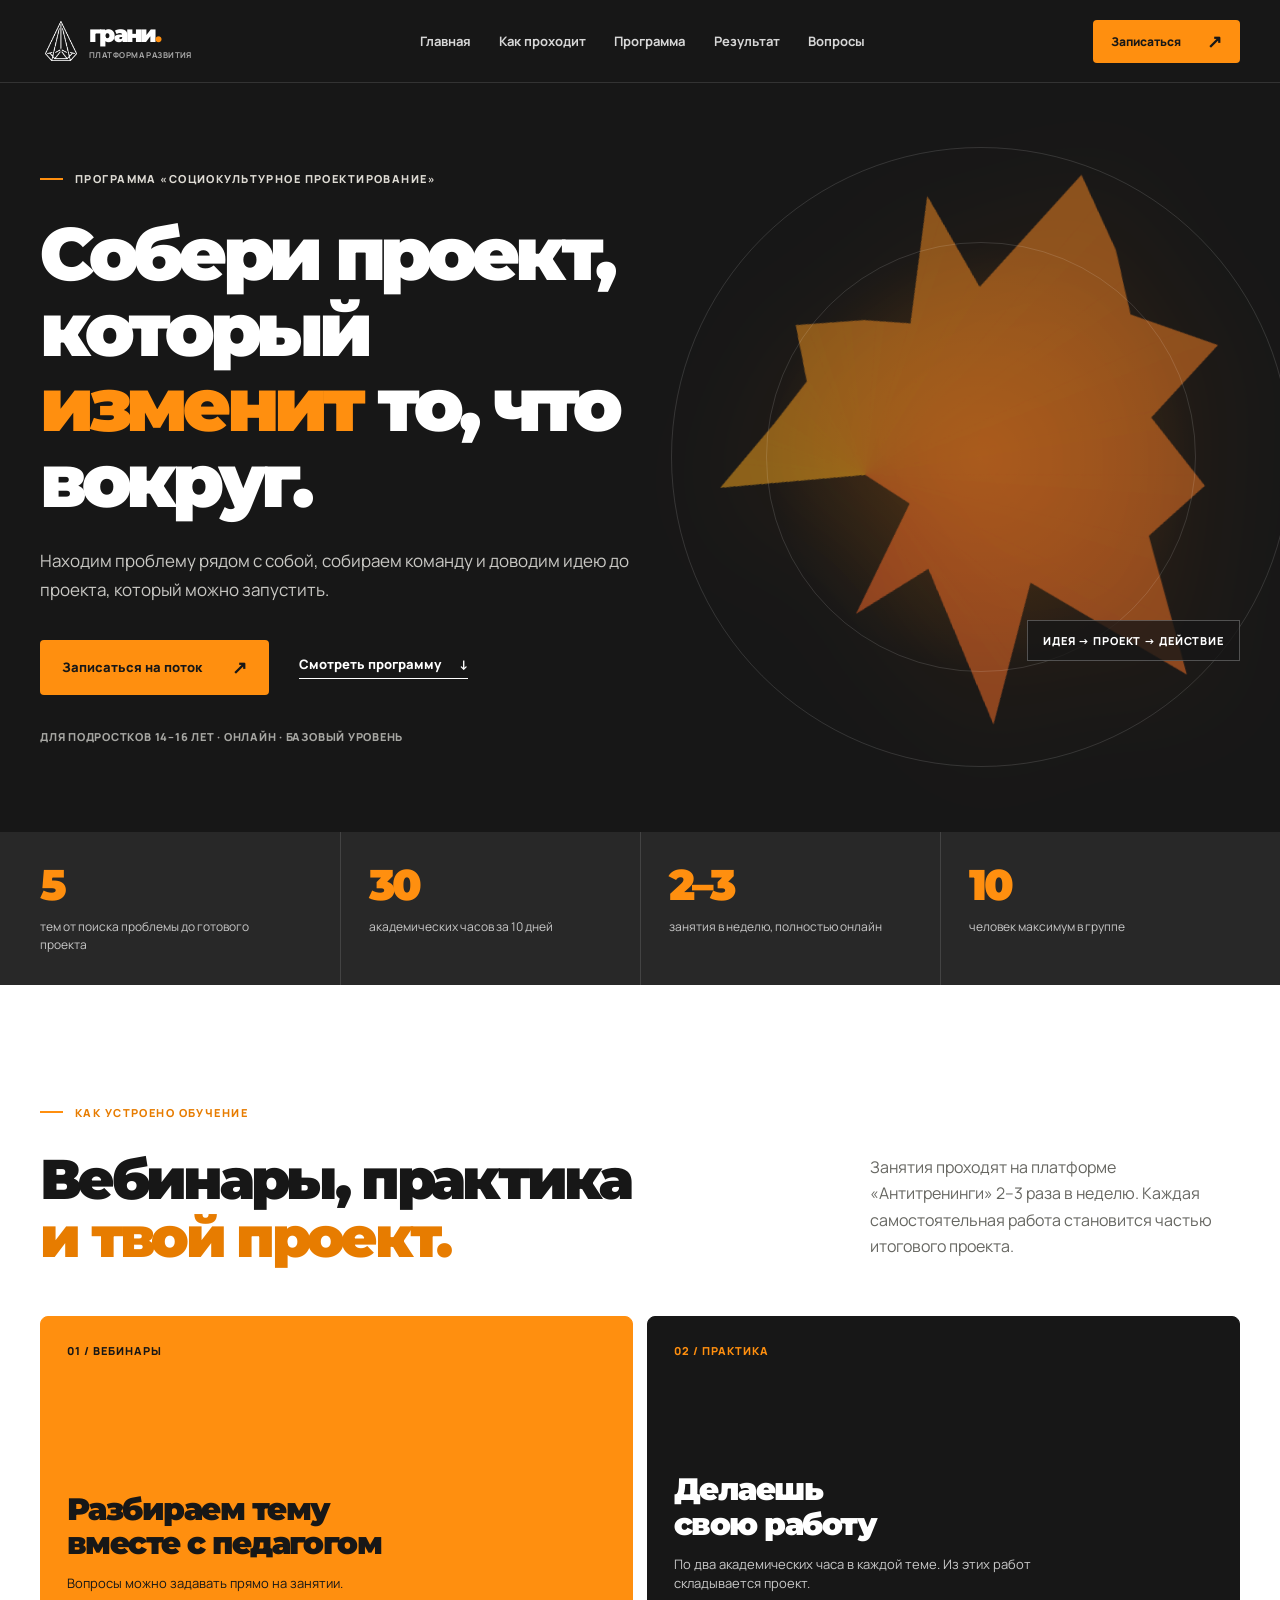
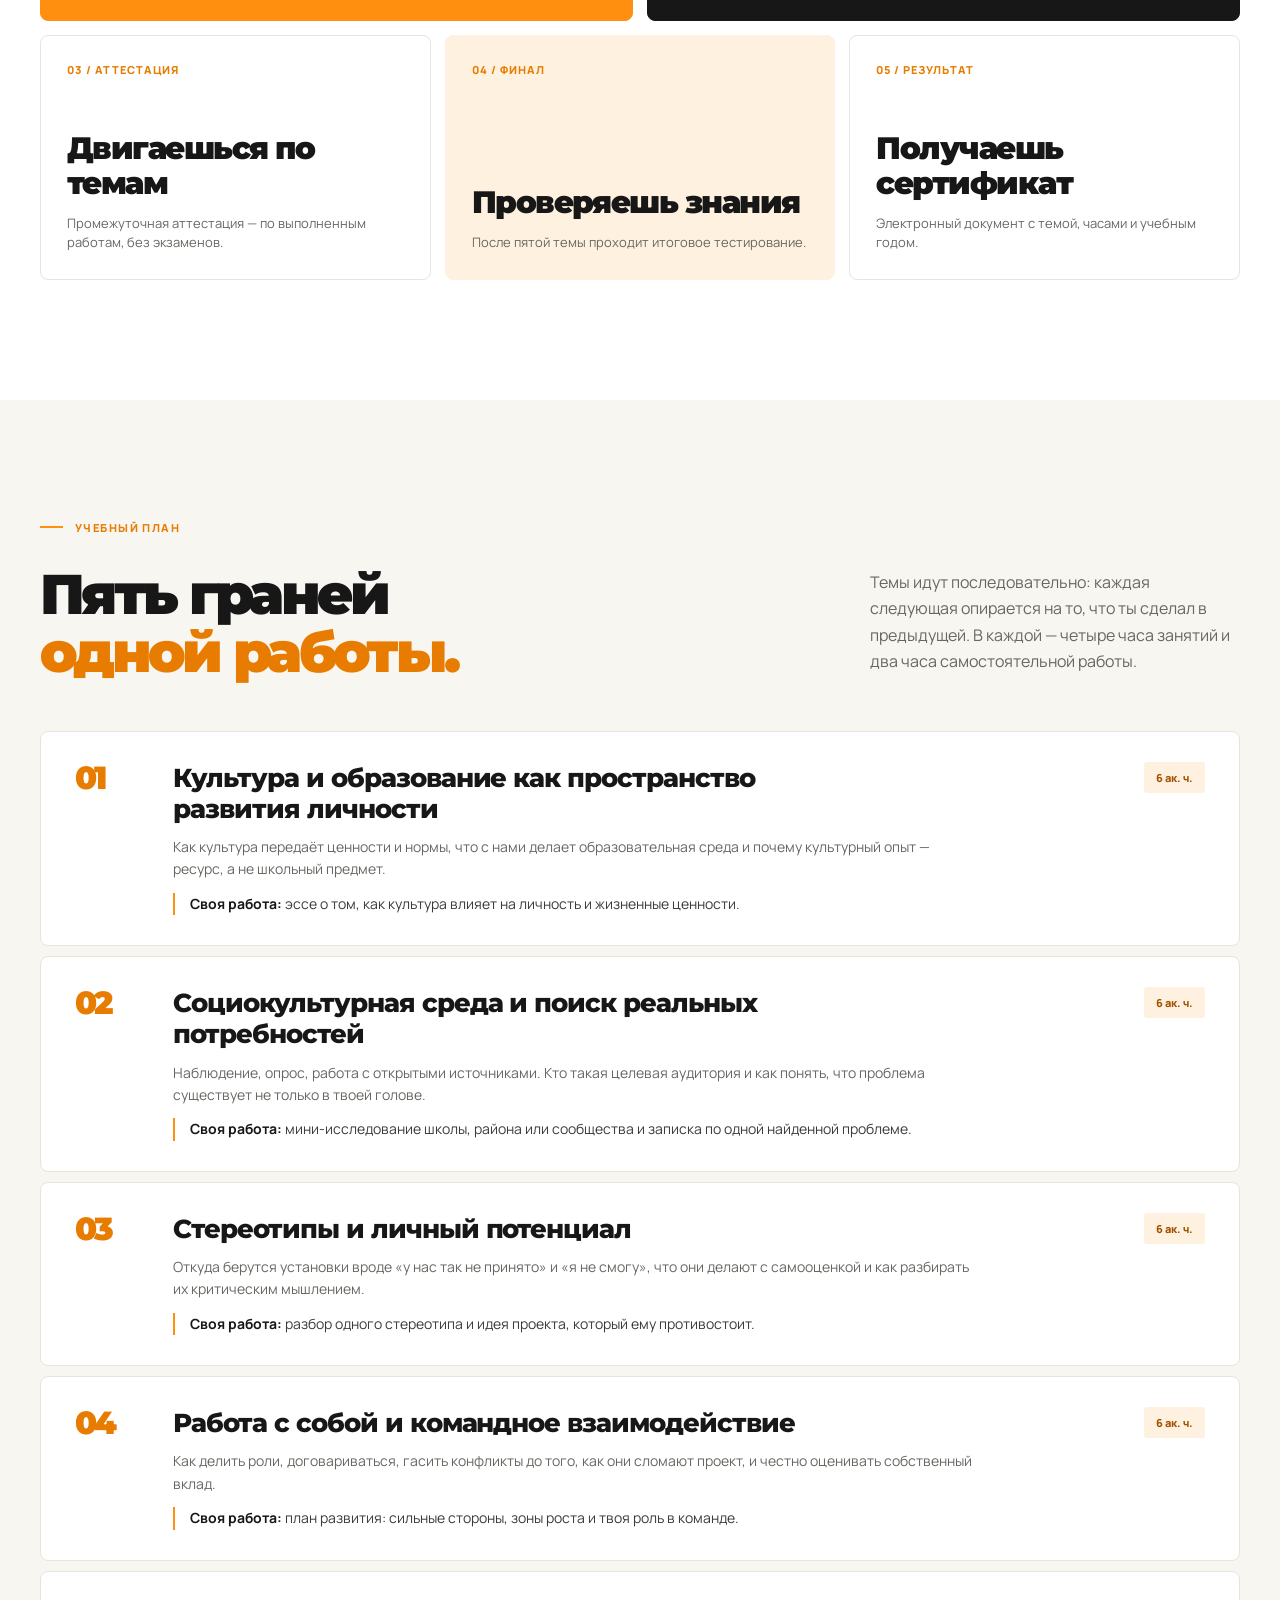
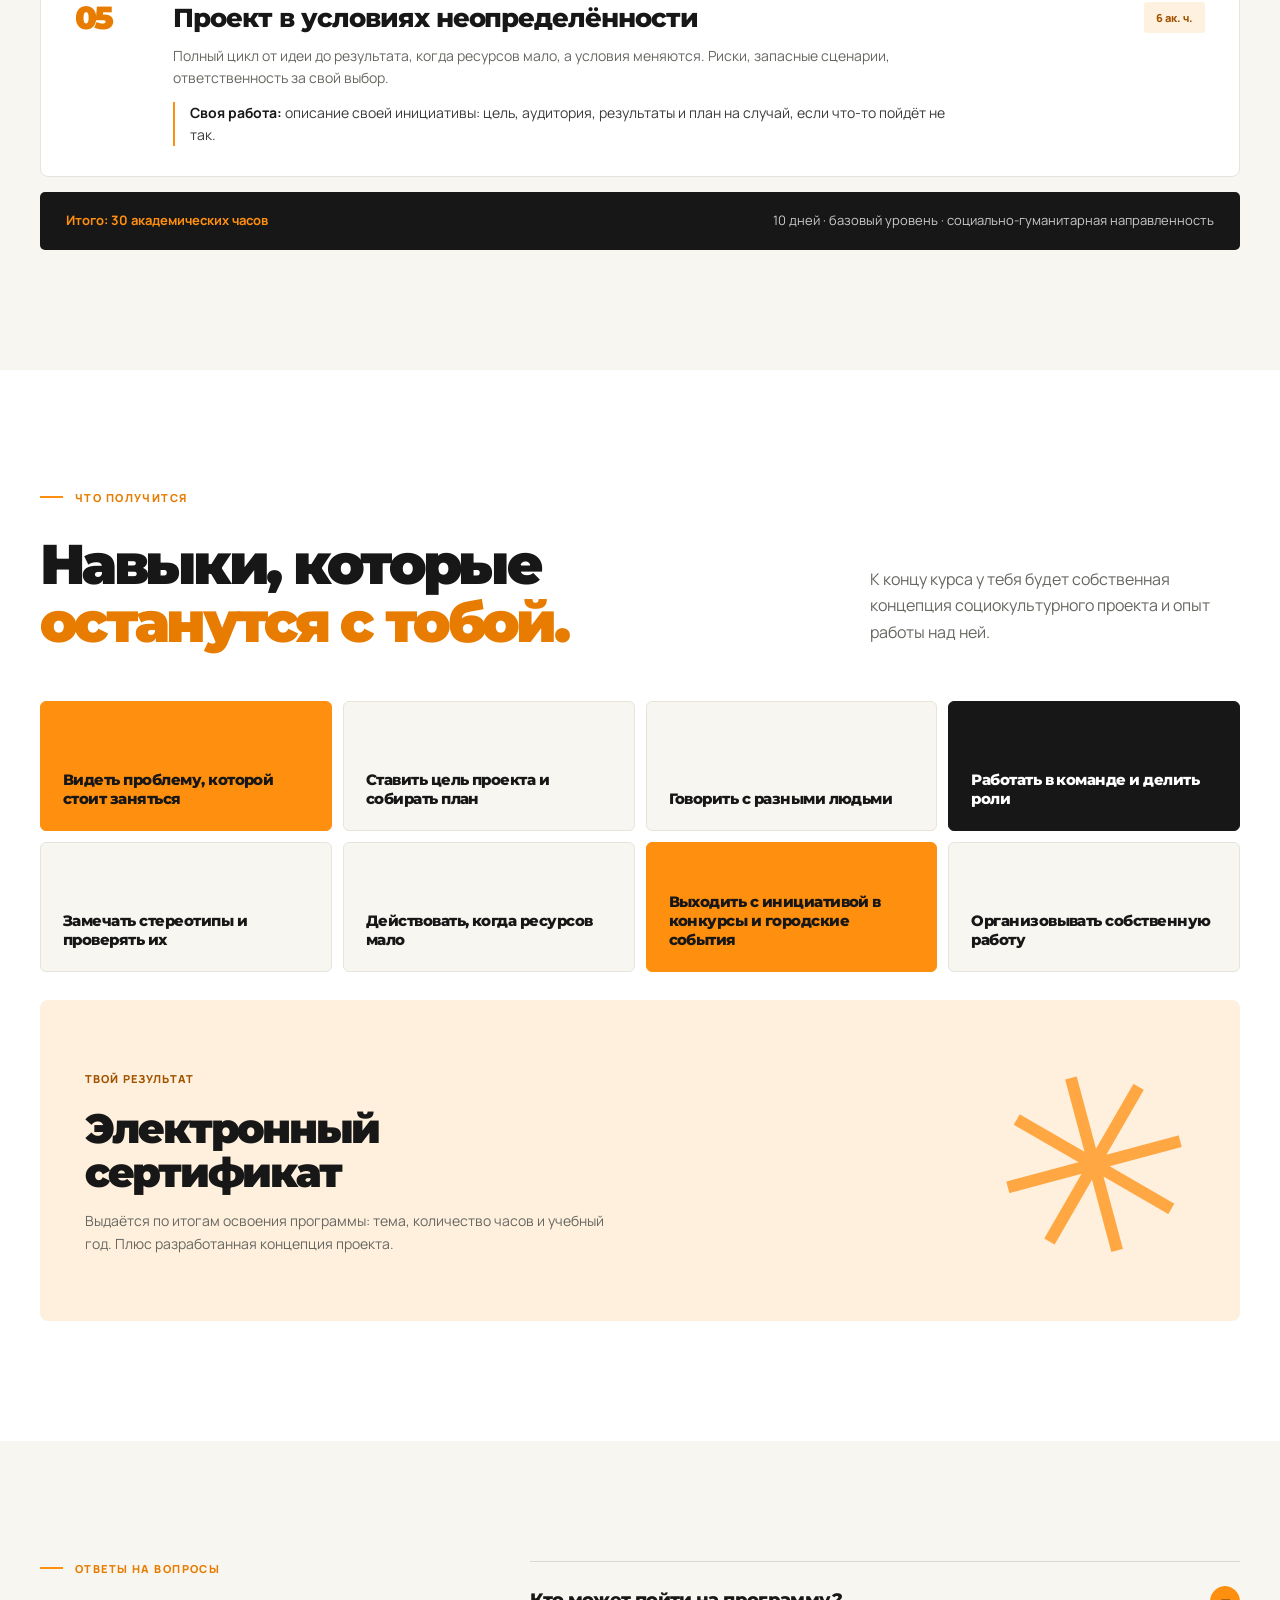
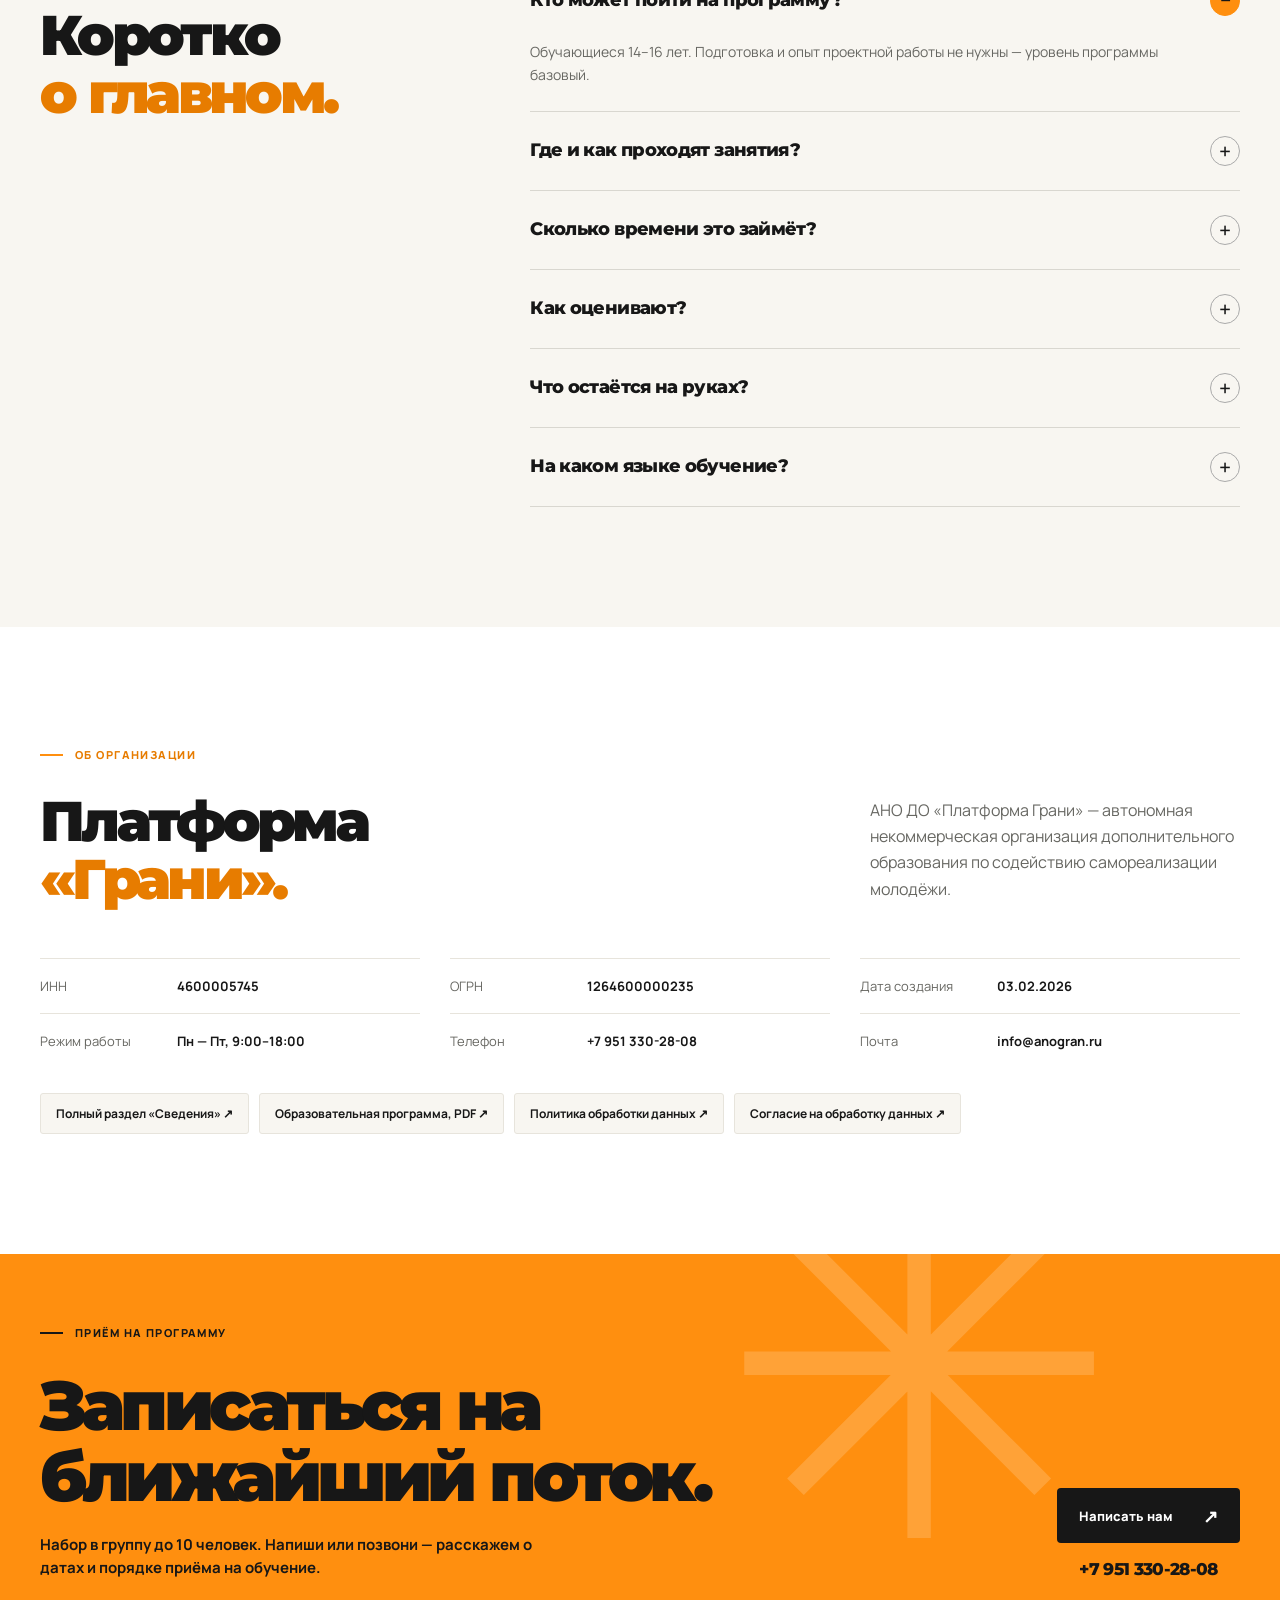
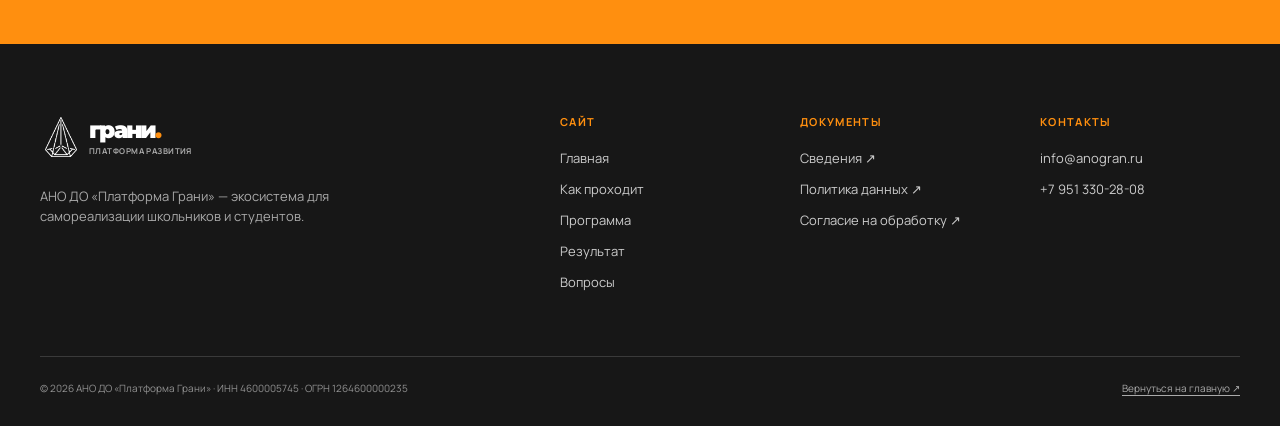
==== program.html @ f737cbe2 "Integrate sociocultural project program into Grani site" ====
<!doctype html>
<html lang="ru">
<head>
  <meta charset="utf-8">
  <meta name="viewport" content="width=device-width, initial-scale=1">
  <meta name="theme-color" content="#171717">
  <meta name="description" content="«Социокультурное проектирование» — онлайн-программа Платформы «Грани» для подростков 14–16 лет: пять тем, практика и собственный проект.">
  <title>Социокультурное проектирование — Платформа «Грани»</title>
  <link rel="preconnect" href="https://fonts.googleapis.com">
  <link rel="preconnect" href="https://fonts.gstatic.com" crossorigin>
  <link href="https://fonts.googleapis.com/css2?family=Manrope:wght@400;500;600;700;800&family=Montserrat:wght@500;600;700;800;900&display=swap" rel="stylesheet">
  <link rel="stylesheet" href="styles.css">
  <link rel="stylesheet" href="program.css">
  <script src="script.js" defer></script>
</head>
<body>
  <a class="skip-link" href="#main">Перейти к содержанию</a>
  <header class="site-header" id="top">
    <div class="shell header-inner">
      <a class="brand" href="index.html" aria-label="Грани — на главную"><span class="brand-mark"><img src="assets/grani-mark.png" alt=""></span><span class="brand-name">грани<span class="brand-dot">.</span><small>платформа развития</small></span></a>
      <nav class="desktop-nav" aria-label="Основная навигация"><a href="index.html">Главная</a><a href="#format">Как проходит</a><a href="#program">Программа</a><a href="#results">Результат</a><a href="#faq">Вопросы</a></nav>
      <a class="header-action" href="#apply">Записаться <span aria-hidden="true">↗</span></a>
      <button class="menu-toggle" type="button" aria-label="Открыть меню" aria-controls="mobile-menu" aria-expanded="false"><span></span><span></span></button>
    </div>
    <nav class="mobile-nav" id="mobile-menu" aria-label="Мобильная навигация" hidden><a href="index.html">Главная</a><a href="#format">Как проходит</a><a href="#program">Программа</a><a href="#results">Результат</a><a href="#faq">Вопросы</a><a href="#info">Организация</a><a href="#apply">Записаться ↗</a></nav>
  </header>

  <main id="main">
    <section class="program-hero" aria-labelledby="program-title">
      <div class="shell program-hero-grid">
        <div class="program-hero-copy"><p class="eyebrow"><span class="eyebrow-line"></span> Программа «Социокультурное проектирование»</p><h1 id="program-title">Собери проект, который <span>изменит</span> то, что вокруг.</h1><p>Находим проблему рядом с собой, собираем команду и доводим идею до проекта, который можно запустить.</p><div class="program-hero-actions"><a class="button button-orange" href="#apply">Записаться на поток <span aria-hidden="true">↗</span></a><a class="text-link" href="#program">Смотреть программу <span aria-hidden="true">↓</span></a></div><p class="program-hero-note">Для подростков 14–16 лет · Онлайн · Базовый уровень</p></div>
        <div class="program-hero-art" aria-hidden="true"><span class="program-ring ring-a"></span><span class="program-ring ring-b"></span><img src="assets/brand-prism.png" alt=""><span class="program-art-label">идея → проект → действие</span></div>
      </div>
    </section>
    <section class="program-stats" aria-label="О программе в цифрах"><div class="shell program-stats-grid"><div><strong>5</strong><span>тем от поиска проблемы до готового проекта</span></div><div><strong>30</strong><span>академических часов за 10 дней</span></div><div><strong>2–3</strong><span>занятия в неделю, полностью онлайн</span></div><div><strong>10</strong><span>человек максимум в группе</span></div></div></section>

    <section class="section program-format" id="format" aria-labelledby="format-title"><div class="shell"><div class="section-heading"><div><p class="eyebrow"><span class="eyebrow-line"></span> Как устроено обучение</p><h2 id="format-title">Вебинары, практика<br><span>и твой проект.</span></h2></div><p>Занятия проходят на платформе «Антитренинги» 2–3 раза в неделю. Каждая самостоятельная работа становится частью итогового проекта.</p></div><div class="format-grid"><article class="format-card format-orange"><span>01 / Вебинары</span><h3>Разбираем тему<br>вместе с педагогом</h3><p>Вопросы можно задавать прямо на занятии.</p></article><article class="format-card format-dark"><span>02 / Практика</span><h3>Делаешь<br>свою работу</h3><p>По два академических часа в каждой теме. Из этих работ складывается проект.</p></article><article class="format-card"><span>03 / Аттестация</span><h3>Двигаешься по темам</h3><p>Промежуточная аттестация — по выполненным работам, без экзаменов.</p></article><article class="format-card format-pale"><span>04 / Финал</span><h3>Проверяешь знания</h3><p>После пятой темы проходит итоговое тестирование.</p></article><article class="format-card"><span>05 / Результат</span><h3>Получаешь сертификат</h3><p>Электронный документ с темой, часами и учебным годом.</p></article></div></div></section>

    <section class="section syllabus" id="program" aria-labelledby="syllabus-title"><div class="shell"><div class="section-heading"><div><p class="eyebrow"><span class="eyebrow-line"></span> Учебный план</p><h2 id="syllabus-title">Пять граней<br><span>одной работы.</span></h2></div><p>Темы идут последовательно: каждая следующая опирается на то, что ты сделал в предыдущей. В каждой — четыре часа занятий и два часа самостоятельной работы.</p></div><div class="syllabus-list">
      <article class="syllabus-item"><span class="syllabus-number">01</span><div><h3>Культура и образование как пространство развития личности</h3><p>Как культура передаёт ценности и нормы, что с нами делает образовательная среда и почему культурный опыт — ресурс, а не школьный предмет.</p><p class="syllabus-task"><strong>Своя работа:</strong> эссе о том, как культура влияет на личность и жизненные ценности.</p></div><span class="syllabus-hours">6 ак. ч.</span></article>
      <article class="syllabus-item"><span class="syllabus-number">02</span><div><h3>Социокультурная среда и поиск реальных потребностей</h3><p>Наблюдение, опрос, работа с открытыми источниками. Кто такая целевая аудитория и как понять, что проблема существует не только в твоей голове.</p><p class="syllabus-task"><strong>Своя работа:</strong> мини-исследование школы, района или сообщества и записка по одной найденной проблеме.</p></div><span class="syllabus-hours">6 ак. ч.</span></article>
      <article class="syllabus-item"><span class="syllabus-number">03</span><div><h3>Стереотипы и личный потенциал</h3><p>Откуда берутся установки вроде «у нас так не принято» и «я не смогу», что они делают с самооценкой и как разбирать их критическим мышлением.</p><p class="syllabus-task"><strong>Своя работа:</strong> разбор одного стереотипа и идея проекта, который ему противостоит.</p></div><span class="syllabus-hours">6 ак. ч.</span></article>
      <article class="syllabus-item"><span class="syllabus-number">04</span><div><h3>Работа с собой и командное взаимодействие</h3><p>Как делить роли, договариваться, гасить конфликты до того, как они сломают проект, и честно оценивать собственный вклад.</p><p class="syllabus-task"><strong>Своя работа:</strong> план развития: сильные стороны, зоны роста и твоя роль в команде.</p></div><span class="syllabus-hours">6 ак. ч.</span></article>
      <article class="syllabus-item"><span class="syllabus-number">05</span><div><h3>Проект в условиях неопределённости</h3><p>Полный цикл от идеи до результата, когда ресурсов мало, а условия меняются. Риски, запасные сценарии, ответственность за свой выбор.</p><p class="syllabus-task"><strong>Своя работа:</strong> описание своей инициативы: цель, аудитория, результаты и план на случай, если что-то пойдёт не так.</p></div><span class="syllabus-hours">6 ак. ч.</span></article>
    </div><div class="syllabus-total"><strong>Итого: 30 академических часов</strong><span>10 дней · базовый уровень · социально-гуманитарная направленность</span></div></div></section>

    <section class="section outcomes" id="results" aria-labelledby="results-title"><div class="shell"><div class="section-heading"><div><p class="eyebrow"><span class="eyebrow-line"></span> Что получится</p><h2 id="results-title">Навыки, которые<br><span>останутся с тобой.</span></h2></div><p>К концу курса у тебя будет собственная концепция социокультурного проекта и опыт работы над ней.</p></div><div class="outcomes-grid"><div>Видеть проблему, которой стоит заняться</div><div>Ставить цель проекта и собирать план</div><div>Говорить с разными людьми</div><div>Работать в команде и делить роли</div><div>Замечать стереотипы и проверять их</div><div>Действовать, когда ресурсов мало</div><div>Выходить с инициативой в конкурсы и городские события</div><div>Организовывать собственную работу</div></div><div class="certificate"><div><span class="certificate-label">Твой результат</span><h3>Электронный<br>сертификат</h3><p>Выдаётся по итогам освоения программы: тема, количество часов и учебный год. Плюс разработанная концепция проекта.</p></div><span class="certificate-symbol" aria-hidden="true">✳</span></div></div></section>

    <section class="section program-faq" id="faq" aria-labelledby="faq-title"><div class="shell faq-grid"><div><p class="eyebrow"><span class="eyebrow-line"></span> Ответы на вопросы</p><h2 id="faq-title">Коротко<br><span>о главном.</span></h2></div><div class="faq-list">
      <details open><summary>Кто может пойти на программу?</summary><p>Обучающиеся 14–16 лет. Подготовка и опыт проектной работы не нужны — уровень программы базовый.</p></details>
      <details><summary>Где и как проходят занятия?</summary><p>Полностью онлайн, на платформе «Антитренинги», 2–3 раза в неделю. Форма обучения — очная, исключительно с применением электронного обучения и дистанционных образовательных технологий.</p></details>
      <details><summary>Сколько времени это займёт?</summary><p>30 академических часов за 10 дней — около двух недель. В каждой из пяти тем четыре часа занятий и два часа самостоятельной работы.</p></details>
      <details><summary>Как оценивают?</summary><p>Промежуточная аттестация — самостоятельные работы по темам. Итоговый контроль — тестирование после пятой темы.</p></details>
      <details><summary>Что остаётся на руках?</summary><p>Электронный сертификат об освоении программы и собственная концепция социокультурного проекта, с которой можно идти в конкурсы и городские инициативы.</p></details>
      <details><summary>На каком языке обучение?</summary><p>На русском. Направленность программы — социально-гуманитарная.</p></details>
    </div></div></section>

    <section class="section organization" id="info" aria-labelledby="info-title"><div class="shell"><div class="section-heading"><div><p class="eyebrow"><span class="eyebrow-line"></span> Об организации</p><h2 id="info-title">Платформа<br><span>«Грани».</span></h2></div><p>АНО ДО «Платформа Грани» — автономная некоммерческая организация дополнительного образования по содействию самореализации молодёжи.</p></div><dl class="organization-facts"><div><dt>ИНН</dt><dd>4600005745</dd></div><div><dt>ОГРН</dt><dd>1264600000235</dd></div><div><dt>Дата создания</dt><dd>03.02.2026</dd></div><div><dt>Режим работы</dt><dd>Пн — Пт, 9:00–18:00</dd></div><div><dt>Телефон</dt><dd><a href="tel:+79513302808">+7 951 330-28-08</a></dd></div><div><dt>Почта</dt><dd><a href="mailto:info@anogran.ru">info@anogran.ru</a></dd></div></dl><div class="organization-links"><a href="https://ano-do-self-realization.ru/%d1%81%d0%b2%d0%b5%d0%b4%d0%b5%d0%bd%d0%b8%d1%8f-%d0%be%d0%b1-%d0%be%d0%b1%d1%80%d0%b0%d0%b7%d0%be%d0%b2%d0%b0%d1%82%d0%b5%d0%bb%d1%8c%d0%bd%d0%be%d0%b9-%d0%be%d1%80%d0%b3%d0%b0%d0%bd%d0%b8%d0%b7/" target="_blank" rel="noopener noreferrer">Полный раздел «Сведения» ↗</a><a href="https://ano-do-self-realization.ru/wp-content/uploads/2026/03/Образовательная-программа.pdf" target="_blank" rel="noopener noreferrer">Образовательная программа, PDF ↗</a><a href="https://ano-do-self-realization.ru/policy/" target="_blank" rel="noopener noreferrer">Политика обработки данных ↗</a><a href="https://ano-do-self-realization.ru/soglasie/" target="_blank" rel="noopener noreferrer">Согласие на обработку данных ↗</a></div></div></section>

    <section class="program-apply" id="apply" aria-labelledby="apply-title"><div class="shell apply-grid"><div><p class="eyebrow"><span class="eyebrow-line"></span> Приём на программу</p><h2 id="apply-title">Записаться на<br>ближайший поток.</h2><p>Набор в группу до 10 человек. Напиши или позвони — расскажем о датах и порядке приёма на обучение.</p></div><div class="apply-actions"><a class="button button-dark" href="mailto:info@anogran.ru?subject=Запись%20на%20программу%20«Социокультурное%20проектирование»">Написать нам <span aria-hidden="true">↗</span></a><a class="apply-phone" href="tel:+79513302808">+7 951 330-28-08</a></div><span class="apply-star" aria-hidden="true">✳</span></div></section>
  </main>
  <footer class="site-footer" id="contacts"><div class="shell footer-main"><div class="footer-brand"><a class="brand" href="index.html"><span class="brand-mark"><img src="assets/grani-mark.png" alt=""></span><span class="brand-name">грани<span class="brand-dot">.</span><small>платформа развития</small></span></a><p>АНО ДО «Платформа Грани» — экосистема для самореализации школьников и студентов.</p></div><div class="footer-column"><strong>Сайт</strong><a href="index.html">Главная</a><a href="#format">Как проходит</a><a href="#program">Программа</a><a href="#results">Результат</a><a href="#faq">Вопросы</a></div><div class="footer-column"><strong>Документы</strong><a href="https://ano-do-self-realization.ru/%d1%81%d0%b2%d0%b5%d0%b4%d0%b5%d0%bd%d0%b8%d1%8f-%d0%be%d0%b1-%d0%be%d0%b1%d1%80%d0%b0%d0%b7%d0%be%d0%b2%d0%b0%d1%82%d0%b5%d0%bb%d1%8c%d0%bd%d0%be%d0%b9-%d0%be%d1%80%d0%b3%d0%b0%d0%bd%d0%b8%d0%b7/" target="_blank" rel="noopener noreferrer">Сведения ↗</a><a href="https://ano-do-self-realization.ru/policy/" target="_blank" rel="noopener noreferrer">Политика данных ↗</a><a href="https://ano-do-self-realization.ru/soglasie/" target="_blank" rel="noopener noreferrer">Согласие на обработку ↗</a></div><div class="footer-column"><strong>Контакты</strong><a href="mailto:info@anogran.ru">info@anogran.ru</a><a href="tel:+79513302808">+7 951 330-28-08</a></div></div><div class="shell footer-bottom"><span>© 2026 АНО ДО «Платформа Грани» · ИНН 4600005745 · ОГРН 1264600000235</span><a href="index.html">Вернуться на главную ↗</a></div></footer>
</body>
</html>
---- styles.css ----
:root{--ink:#171717;--ink-2:#252525;--orange:#ff8f0f;--orange-deep:#e77c00;--cream:#f8f6f1;--line:#e7e4dc;--muted:#676762;--display:'Montserrat',Arial,sans-serif;--body:'Manrope',Arial,sans-serif}
*,*::before,*::after{box-sizing:border-box}
html{scroll-behavior:smooth;scroll-padding-top:88px}
body{margin:0;background:#fff;color:var(--ink);font-family:var(--body);-webkit-font-smoothing:antialiased}
button,a{font:inherit}a{color:inherit;text-decoration:none}button{cursor:pointer}
img{display:block;max-width:100%}h1,h2,h3,p{margin:0}h1,h2,h3{font-family:var(--display)}
::selection{background:var(--orange);color:var(--ink)}
:focus-visible{outline:2px solid var(--orange);outline-offset:4px}
.shell{width:min(100% - 80px,1360px);margin-inline:auto}.skip-link{position:absolute;top:-100px;left:20px;z-index:100;padding:12px 18px;background:var(--orange);color:var(--ink)}.skip-link:focus{top:12px}
.site-header{position:sticky;top:0;z-index:30;background:var(--ink);color:#fff;border-bottom:1px solid rgba(255,255,255,.12)}
.header-inner{height:82px;display:flex;align-items:center;gap:36px}
.brand{display:inline-flex;align-items:center;gap:8px;flex:none;color:#fff}.brand-mark{width:41px;height:46px;display:flex;align-items:center;justify-content:center}.brand-mark img{width:32px;height:41px;object-fit:contain;filter:invert(1)}.brand-name{font-family:var(--display);font-size:23px;line-height:.9;letter-spacing:-.075em;font-weight:900}.brand-dot{color:var(--orange)}.brand-name small{display:block;margin-top:6px;font-family:var(--body);font-size:8px;font-weight:700;letter-spacing:.055em;text-transform:uppercase;color:#a9a9a9}
.desktop-nav{display:flex;gap:clamp(18px,2.2vw,38px);margin:auto}.desktop-nav a{font-size:13px;font-weight:700;color:#d7d7d7;transition:color .2s}.desktop-nav a:hover,.footer-column a:hover{color:var(--orange)}
.header-action{display:inline-flex;align-items:center;justify-content:space-between;gap:26px;min-height:43px;padding:0 18px;background:var(--orange);color:var(--ink);font-size:12px;font-weight:800;border-radius:4px;white-space:nowrap;transition:background .2s,transform .2s}.header-action:hover,.button-orange:hover{background:#ffab45;transform:translateY(-2px)}.header-action span,.button span{font-size:18px;line-height:1}
.menu-toggle{display:none;border:1px solid rgba(255,255,255,.3);border-radius:4px;background:transparent;width:44px;height:44px;padding:10px;align-items:center;justify-content:center;flex-direction:column;gap:6px}.menu-toggle span{display:block;width:22px;height:2px;background:#fff;transition:transform .2s}.menu-toggle[aria-expanded=true] span:first-child{transform:translateY(4px) rotate(45deg)}.menu-toggle[aria-expanded=true] span:last-child{transform:translateY(-4px) rotate(-45deg)}.mobile-nav[hidden]{display:none}.mobile-nav{padding:14px 40px 26px;background:var(--ink);display:grid;gap:0}.mobile-nav a{padding:14px 0;border-top:1px solid rgba(255,255,255,.12);font-family:var(--display);font-size:18px;font-weight:700}.mobile-nav a:last-child{color:var(--orange)}
.hero{background:var(--ink);color:#fff;overflow:hidden}.hero-grid{display:grid;grid-template-columns:1.05fr .95fr;min-height:620px;align-items:center;gap:28px}.hero-copy{position:relative;z-index:2;padding:80px 0 76px}.eyebrow{display:flex;align-items:center;gap:12px;margin-bottom:30px;font-size:11px;font-weight:800;letter-spacing:.13em;text-transform:uppercase}.eyebrow-line{width:23px;height:2px;background:var(--orange);flex:none}.hero-eyebrow{color:#e7e4dd}.hero h1{max-width:860px;font-size:clamp(60px,6.5vw,104px);font-weight:900;letter-spacing:-.072em;line-height:.99}.hero h1 span{color:var(--orange)}.period{color:#fff!important}.hero-lead{max-width:590px;margin-top:34px;font-size:clamp(15px,1.4vw,18px);line-height:1.7;color:#c9c8c4}.hero-actions{display:flex;align-items:center;flex-wrap:wrap;gap:32px;margin-top:38px}.button{display:inline-flex;align-items:center;justify-content:space-between;gap:30px;padding:18px 22px;min-height:55px;border-radius:4px;font-size:13px;font-weight:800;transition:background .2s,transform .2s}.button-orange{background:var(--orange);color:var(--ink)}.text-link{display:inline-flex;gap:18px;align-items:center;font-size:13px;font-weight:800;border-bottom:1px solid currentColor;padding-bottom:5px;transition:color .2s}.text-link:hover{color:var(--orange)}.hero-link{color:#fff}
.hero-art{height:560px;position:relative;isolation:isolate}.hero-art::before{content:'';position:absolute;inset:13% -12% 3% -18%;z-index:-2;background:radial-gradient(circle at 58% 53%,rgba(255,143,15,.19),transparent 54%)}.art-orbit{position:absolute;left:50%;top:50%;border:1px solid rgba(255,255,255,.11);border-radius:50%;transform:translate(-50%,-50%)}.art-orbit-one{width:460px;height:460px}.art-orbit-two{width:660px;height:660px}.art-prism{position:absolute;z-index:-1;width:min(100%,590px);max-width:none;left:47%;top:48%;transform:translate(-50%,-50%) rotate(-20deg);filter:brightness(1.42) saturate(1.5) hue-rotate(-18deg) drop-shadow(0 30px 52px rgba(255,115,0,.22));animation:prism-float 8s ease-in-out infinite}.art-note{position:absolute;z-index:2;padding:12px 15px;border:1px solid rgba(255,255,255,.35);background:rgba(36,36,36,.78);backdrop-filter:blur(10px);font-size:11px;font-weight:800;letter-spacing:.08em;text-transform:uppercase}.art-note-top{right:0;top:15%}.art-note-bottom{left:0;bottom:12%}.art-spark{position:absolute;right:7%;bottom:4%;color:var(--orange);font-size:70px;line-height:1}.hero-bottom{display:flex;justify-content:space-between;padding:20px 0 26px;border-top:1px solid rgba(255,255,255,.15);font-size:10px;font-weight:700;letter-spacing:.15em;text-transform:uppercase;color:#a6a6a2}.hero-bottom a{color:#fff}.hero-bottom a span{margin-left:12px;font-size:16px}@keyframes prism-float{50%{transform:translate(-50%,-53%) rotate(-15deg)}}
.intro-strip{background:#242424;color:#fff}.intro-grid{display:grid;grid-template-columns:1.3fr repeat(3,1fr);gap:0;min-height:148px}.intro-title{align-self:center;font-family:var(--display);font-size:22px;font-weight:800;letter-spacing:-.05em;line-height:1.15}.intro-title span{color:var(--orange)}.intro-step{padding:33px 28px;border-left:1px solid rgba(255,255,255,.13)}.intro-step span{display:block;margin-bottom:20px;color:var(--orange);font-size:11px;font-weight:800}.intro-step p{max-width:210px;font-size:13px;font-weight:700;line-height:1.35}
.section{padding:120px 0}.section-heading{display:flex;align-items:end;justify-content:space-between;gap:70px;margin-bottom:50px}.section-heading .eyebrow{color:var(--orange-deep)}h2{font-size:clamp(40px,4.4vw,68px);font-weight:900;line-height:1.03;letter-spacing:-.065em}h2 span{color:var(--orange-deep)}.section-heading>p{max-width:370px;margin-bottom:6px;color:var(--muted);font-size:16px;line-height:1.65}.directions{background:var(--cream)}.directions-grid{display:grid;grid-template-columns:repeat(6,minmax(0,1fr));gap:16px}.direction-card{grid-column:span 2;min-height:320px;border-radius:8px;padding:26px;display:flex;flex-direction:column;justify-content:space-between;overflow:hidden;position:relative;transition:transform .25s,box-shadow .25s}.direction-card:hover{transform:translateY(-5px);box-shadow:0 20px 35px rgba(25,25,25,.12)}.direction-card-feature{grid-column:span 3;min-height:420px}.card-top{display:flex;align-items:center;justify-content:space-between;position:relative;z-index:2;font-size:11px;font-weight:800;letter-spacing:.09em;text-transform:uppercase}.card-top span:last-child{font-size:23px;line-height:1}.direction-card h3{position:relative;z-index:2;margin-bottom:14px;font-size:clamp(26px,2.9vw,42px);font-weight:900;line-height:1.08;letter-spacing:-.055em}.direction-card p{position:relative;z-index:2;max-width:390px;font-size:13px;line-height:1.55;font-weight:600}.orange-card{background:var(--orange);color:var(--ink)}.dark-card{background:var(--ink);color:#fff}.dark-card p{color:#c9c9c9}.light-card{background:#fff;border:1px solid var(--line)}.pale-card{background:#fcead3}.card-graphic{position:absolute;right:6%;top:15%;width:45%;height:50%;pointer-events:none}.graphic-career span{position:absolute;display:block;border:2px solid rgba(23,23,23,.65);border-radius:50%;width:100%;aspect-ratio:1;transform:scaleY(.58) rotate(-28deg)}.graphic-career span:nth-child(2){transform:scaleY(.58) rotate(30deg)}.graphic-career span:nth-child(3){width:68%;left:15%;top:10%;height:68%;border-color:rgba(255,255,255,.7)}.graphic-business span{position:absolute;display:block;background:var(--orange);width:60%;height:75%;transform:skewY(-20deg) rotate(15deg);right:10%;top:2%;border-radius:3px}.graphic-business span:nth-child(2){transform:skewY(20deg) rotate(-10deg);right:31%;top:20%;opacity:.56}.card-symbol{align-self:flex-end;margin-top:20px;font-size:82px;line-height:1;color:var(--orange);font-family:var(--display);font-weight:500}.pale-card .card-symbol{color:#d07306}
.how{background:#fff}.how-grid{display:grid;grid-template-columns:.9fr 1.1fr;gap:10%}.how-heading h2{margin-bottom:26px}.how-heading>p:not(.eyebrow){max-width:450px;font-size:16px;line-height:1.7;color:var(--muted);margin-bottom:32px}.how-heading .text-link{color:var(--ink)}.how-list{border-top:1px solid var(--line)}.how-item{display:grid;grid-template-columns:44px 1fr 22px;gap:18px;padding:31px 0;border-bottom:1px solid var(--line)}.how-number{font-size:11px;font-weight:800;color:var(--orange-deep)}.how-item h3{font-size:20px;font-weight:800;letter-spacing:-.04em;margin-bottom:9px}.how-item p{color:var(--muted);font-size:14px;line-height:1.6}.how-arrow{font-size:22px;color:var(--orange-deep)}
.about{background:#1b1b1b;color:#fff}.about-grid{display:grid;grid-template-columns:1fr 1fr;gap:9%;align-items:center}.about-visual{height:550px;position:relative;overflow:hidden;background:#262626;border:1px solid rgba(255,255,255,.1);border-radius:8px;display:flex;align-items:center;justify-content:center}.about-visual::before{content:'';position:absolute;inset:0;background:radial-gradient(circle at center,rgba(255,143,15,.2),transparent 57%)}.about-visual img{position:relative;z-index:1;width:78%;transform:rotate(-24deg);filter:brightness(1.42) saturate(1.5) hue-rotate(-18deg) drop-shadow(0 25px 35px rgba(255,103,0,.17))}.about-visual-word{position:absolute;z-index:2;top:25px;left:25px;font-family:var(--display);font-size:12px;font-weight:900;letter-spacing:.12em}.about-visual-caption{position:absolute;z-index:2;bottom:24px;right:24px;font-size:11px;font-weight:700;letter-spacing:.08em;text-transform:uppercase}.about-copy .eyebrow{color:var(--orange)}.about-copy h2{font-size:clamp(38px,4vw,62px)}.about-copy h2 span{color:var(--orange)}.about-copy>p:not(.eyebrow){margin-top:27px;max-width:570px;color:#c8c8c8;font-size:16px;line-height:1.75}.about-values{display:grid;grid-template-columns:repeat(3,1fr);gap:17px;margin-top:43px;padding-top:26px;border-top:1px solid rgba(255,255,255,.15)}.about-values div{display:flex;flex-direction:column;gap:12px}.about-values strong{font-family:var(--display);font-size:17px;letter-spacing:-.04em}.about-values span{font-size:12px;line-height:1.5;color:#aaa}
.team{background:var(--cream)}.team-groups{border-top:1px solid #d9d7d0}.team-group{border-bottom:1px solid #d9d7d0}.team-group summary{list-style:none;display:grid;grid-template-columns:70px 1fr 40px;align-items:center;min-height:92px;cursor:pointer}.team-group summary::-webkit-details-marker{display:none}.team-group summary>span:first-child{font-size:12px;font-weight:800;color:var(--orange-deep)}.team-group summary strong{font-family:var(--display);font-size:clamp(19px,2.1vw,28px);font-weight:800;letter-spacing:-.045em}.details-icon{width:35px;height:35px;border:1px solid #aaa;border-radius:50%;display:grid;place-items:center;font-size:22px;line-height:1;transition:transform .2s,background .2s}.team-group[open] .details-icon{transform:rotate(45deg);background:var(--orange);border-color:var(--orange)}.people-grid{display:grid;grid-template-columns:repeat(4,1fr);gap:12px;padding:0 0 26px 70px}.person{min-height:115px;display:flex;align-items:flex-start;gap:13px;background:#fff;padding:20px;border-radius:5px}.person>span{width:37px;height:37px;flex:none;display:grid;place-items:center;background:#fff1de;color:#9d5300;border-radius:50%;font-size:10px;font-weight:800}.person h3{font-size:13px;font-weight:800;letter-spacing:-.025em;margin-bottom:7px}.person p{font-size:11px;line-height:1.45;color:var(--muted)}
.cta{background:var(--orange);overflow:hidden}.cta-inner{position:relative;min-height:380px;padding-top:70px;padding-bottom:65px;display:flex;align-items:end;justify-content:space-between;gap:40px}.cta .eyebrow{margin-bottom:26px}.cta .eyebrow-line{background:var(--ink)}.cta h2{font-size:clamp(44px,5.5vw,82px);position:relative;z-index:1}.cta p:last-child{margin-top:21px;font-size:16px;font-weight:700}.button-dark{position:relative;z-index:2;background:var(--ink);color:#fff;white-space:nowrap}.button-dark:hover{background:#333;transform:translateY(-2px)}.cta-star{position:absolute;right:9%;top:-130px;font-size:520px;line-height:1;color:rgba(255,255,255,.15);pointer-events:none}
.site-footer{background:var(--ink);color:#fff}.footer-main{display:grid;grid-template-columns:2.4fr repeat(3,1fr);gap:40px;padding-top:70px;padding-bottom:65px}.footer-brand p{max-width:300px;margin-top:23px;color:#aaa;font-size:13px;line-height:1.6}.footer-column{display:flex;flex-direction:column;align-items:flex-start;gap:13px}.footer-column strong{margin-bottom:7px;font-size:11px;letter-spacing:.12em;text-transform:uppercase;color:var(--orange)}.footer-column a{font-size:13px;color:#ccc;transition:color .2s}.footer-bottom{display:flex;justify-content:space-between;gap:28px;border-top:1px solid rgba(255,255,255,.15);padding-top:24px;padding-bottom:30px;font-size:10px;line-height:1.5;color:#929292}.footer-bottom a{color:#aaa;text-decoration:underline;text-underline-offset:3px}
@media(max-width:1100px){.shell{width:min(100% - 48px,1360px)}.desktop-nav{gap:17px}.desktop-nav a{font-size:11px}.header-inner{gap:20px}.hero h1{font-size:clamp(56px,6vw,82px)}.intro-grid{grid-template-columns:1.2fr repeat(3,1fr)}.intro-step{padding-left:18px}.people-grid{grid-template-columns:repeat(2,1fr)}}
@media(max-width:820px){.desktop-nav,.header-action{display:none}.header-inner{justify-content:space-between;height:72px}.menu-toggle{display:flex}.hero-grid{grid-template-columns:1fr;min-height:auto;gap:0}.hero-copy{padding:78px 0 24px}.hero h1{max-width:640px}.hero-art{height:390px}.art-prism{width:460px}.art-orbit-one{width:350px;height:350px}.art-orbit-two{width:520px;height:520px}.hero-bottom{position:relative}.intro-grid{grid-template-columns:repeat(3,1fr);padding:28px 0}.intro-title{grid-column:1/-1;margin-bottom:22px}.intro-step{padding:20px 15px 10px}.intro-step:nth-child(2){border-left:0}.section{padding:90px 0}.section-heading{align-items:start}.directions-grid{grid-template-columns:repeat(2,1fr)}.direction-card,.direction-card-feature{grid-column:span 1}.direction-card-feature{min-height:380px}.direction-card{min-height:300px}.direction-card:last-child{grid-column:span 2}.how-grid,.about-grid{grid-template-columns:1fr;gap:48px}.about-visual{height:390px}.about-visual img{width:350px}.footer-main{grid-template-columns:repeat(2,1fr)}}
@media(max-width:600px){.shell{width:min(100% - 36px,1360px)}.mobile-nav{padding-inline:18px}.hero-copy{padding:62px 0 10px}.eyebrow{font-size:9px;letter-spacing:.1em;margin-bottom:22px}.hero h1{font-size:clamp(48px,11vw,70px)}.hero-lead{font-size:14px;margin-top:23px}.hero-actions{gap:22px;margin-top:28px}.button{width:100%;justify-content:space-between}.hero-art{height:295px}.art-prism{width:330px}.art-orbit-one{width:250px;height:250px}.art-orbit-two{width:370px;height:370px}.art-note{font-size:8px;padding:8px}.art-note-top{right:2%;top:10%}.art-note-bottom{left:2%;bottom:8%}.art-spark{font-size:46px}.hero-bottom{font-size:8px}.intro-grid{grid-template-columns:1fr;gap:0;padding:27px 0}.intro-title{font-size:20px;margin-bottom:8px}.intro-step{border-left:0;border-top:1px solid rgba(255,255,255,.14);display:flex;gap:20px;align-items:center;padding:13px 0}.intro-step span{margin:0}.intro-step p{max-width:none;font-size:12px}.section{padding:72px 0}.section-heading{display:block;margin-bottom:34px}.section-heading>p{margin-top:20px;font-size:14px}h2{font-size:clamp(37px,9vw,50px)}.directions-grid{grid-template-columns:1fr;gap:10px}.direction-card,.direction-card-feature,.direction-card:last-child{grid-column:span 1;min-height:300px;padding:22px}.direction-card-feature{min-height:360px}.direction-card h3{font-size:31px}.card-symbol{font-size:60px}.how-grid{gap:38px}.how-item{grid-template-columns:32px 1fr 16px;gap:10px;padding:23px 0}.how-item h3{font-size:17px}.how-item p{font-size:12px}.about-visual{height:310px}.about-visual img{width:275px}.about-copy h2{font-size:38px}.about-copy>p:not(.eyebrow){font-size:14px}.about-values{gap:10px}.about-values strong{font-size:13px}.about-values span{font-size:10px}.team-group summary{grid-template-columns:37px 1fr 32px;min-height:76px}.team-group summary strong{font-size:17px}.details-icon{width:29px;height:29px;font-size:18px}.people-grid{grid-template-columns:1fr;padding-left:0}.person{min-height:80px}.cta-inner{min-height:410px;display:block;padding-top:60px;padding-bottom:50px}.cta h2{font-size:45px}.cta p:last-child{font-size:14px}.cta .button{margin-top:36px}.cta-star{font-size:350px;right:-80px;top:-100px}.footer-main{grid-template-columns:1fr 1fr;gap:38px 18px;padding:54px 0}.footer-brand{grid-column:1/-1}.footer-bottom{display:block}.footer-bottom a{display:block;margin-top:14px}}
@media(prefers-reduced-motion:reduce){html{scroll-behavior:auto}.art-prism{animation:none}*,*::before,*::after{transition-duration:.01ms!important}}

/* Featured learning program connects the platform overview to the course page. */
.featured-program{padding:104px 0;background:#fff}
.featured-grid{display:grid;grid-template-columns:1fr 1fr;gap:9%;align-items:center}
.featured-copy .eyebrow{color:var(--orange-deep)}
.featured-copy h2{max-width:650px}
.featured-copy>p:not(.eyebrow){max-width:570px;margin:27px 0 34px;color:var(--muted);font-size:16px;line-height:1.7}
.featured-copy .button{width:max-content}
.featured-panel{min-height:430px;padding:28px;position:relative;overflow:hidden;display:flex;flex-direction:column;justify-content:space-between;background:var(--ink);color:#fff;border-radius:8px}
.featured-panel-top,.featured-facts{display:flex;align-items:center;justify-content:space-between;position:relative;z-index:2}
.featured-panel-top{font-size:11px;letter-spacing:.1em;text-transform:uppercase;font-weight:800}
.featured-panel-top span:last-child{font-size:32px;color:var(--orange);line-height:1}
.featured-panel-art{position:absolute;inset:16% 10% 19%;display:grid;place-items:center;transform:rotate(-19deg)}
.featured-panel-art span{position:absolute;width:48%;aspect-ratio:1;background:var(--orange);clip-path:polygon(50% 0,100% 50%,50% 100%,0 50%);filter:drop-shadow(0 10px 30px rgba(255,143,15,.2))}
.featured-panel-art span:nth-child(1){transform:translate(-42%,-12%) rotate(15deg);opacity:.4}
.featured-panel-art span:nth-child(2){transform:translate(10%,14%) rotate(-25deg);opacity:.72}
.featured-panel-art span:nth-child(3){transform:translate(-15%,-2%) rotate(5deg);border:2px solid #fff;background:transparent;width:54%;opacity:.8}
.featured-facts{align-items:start;gap:14px;padding-top:18px;border-top:1px solid rgba(255,255,255,.22)}
.featured-facts div{display:flex;flex-direction:column;gap:6px;min-width:0}
.featured-facts strong{font-family:var(--display);font-size:36px;line-height:1;letter-spacing:-.06em;color:var(--orange)}
.featured-facts span{font-size:11px;color:#c8c8c8;line-height:1.4}
@media(max-width:950px){.desktop-nav,.header-action{display:none}.menu-toggle{display:flex}.header-inner{justify-content:space-between}}
@media(max-width:820px){.featured-program{padding:84px 0}.featured-grid{grid-template-columns:1fr;gap:38px}.featured-panel{min-height:360px}}
@media(max-width:600px){.featured-program{padding:70px 0}.featured-copy>p:not(.eyebrow){font-size:14px;margin:20px 0 26px}.featured-copy .button{width:100%}.featured-panel{min-height:325px;padding:22px}.featured-facts strong{font-size:28px}.featured-facts span{font-size:9px}}
---- program.css ----
.program-hero{background:var(--ink);color:#fff;overflow:hidden}
.program-hero-grid{min-height:640px;display:grid;grid-template-columns:1.1fr .9fr;gap:4%;align-items:center}
.program-hero-copy{position:relative;z-index:2;padding:88px 0}
.program-hero .eyebrow{color:#dedbd4}
.program-hero h1{max-width:820px;font-size:clamp(55px,5.8vw,88px);font-weight:900;letter-spacing:-.072em;line-height:1.02}
.program-hero h1 span{color:var(--orange)}
.program-hero-copy>p:not(.eyebrow):not(.program-hero-note){max-width:610px;margin-top:28px;color:#c9c8c4;font-size:17px;line-height:1.7}
.program-hero-actions{display:flex;align-items:center;gap:30px;flex-wrap:wrap;margin-top:35px}
.program-hero-actions .text-link{color:#fff}
.program-hero-note{margin-top:34px;color:#a6a6a2;font-size:11px;font-weight:800;letter-spacing:.07em;text-transform:uppercase}
.program-hero-art{height:550px;position:relative;isolation:isolate}
.program-hero-art::before{content:'';position:absolute;inset:5%;background:radial-gradient(circle,rgba(255,143,15,.2),transparent 62%);z-index:-2}
.program-hero-art img{position:absolute;width:min(100%,570px);max-width:none;left:50%;top:50%;transform:translate(-50%,-50%) rotate(-16deg);filter:brightness(1.42) saturate(1.5) hue-rotate(-18deg) drop-shadow(0 25px 60px rgba(255,115,0,.18));z-index:-1}
.program-ring{position:absolute;left:50%;top:50%;border:1px solid rgba(255,255,255,.13);border-radius:50%;transform:translate(-50%,-50%)}
.ring-a{width:430px;height:430px}.ring-b{width:620px;height:620px}
.program-art-label{position:absolute;bottom:13%;right:0;padding:12px 15px;background:rgba(23,23,23,.78);border:1px solid rgba(255,255,255,.25);font-size:11px;font-weight:800;letter-spacing:.08em;text-transform:uppercase}
.program-stats{background:#282828;color:#fff}
.program-stats-grid{display:grid;grid-template-columns:repeat(4,1fr)}
.program-stats-grid div{padding:31px 28px;border-left:1px solid rgba(255,255,255,.13)}
.program-stats-grid div:first-child{border-left:0;padding-left:0}
.program-stats strong{display:block;font-family:var(--display);font-size:43px;font-weight:900;line-height:1;letter-spacing:-.065em;color:var(--orange)}
.program-stats span{display:block;max-width:220px;margin-top:12px;color:#c8c8c8;font-size:12px;line-height:1.5}
.program-format{background:#fff}
.format-grid{display:grid;grid-template-columns:repeat(6,minmax(0,1fr));gap:14px}
.format-card{grid-column:span 2;min-height:245px;display:flex;flex-direction:column;justify-content:space-between;padding:26px;border:1px solid var(--line);border-radius:8px;background:#fff}
.format-card:nth-child(-n+2){grid-column:span 3;min-height:305px}
.format-card>span{font-size:11px;font-weight:800;letter-spacing:.09em;text-transform:uppercase;color:var(--orange-deep)}
.format-card h3{margin-top:auto;padding-top:36px;font-size:clamp(22px,2.4vw,32px);font-weight:900;letter-spacing:-.05em;line-height:1.13}
.format-card p{max-width:400px;margin-top:13px;color:var(--muted);font-size:13px;line-height:1.5}
.format-orange{background:var(--orange);border-color:var(--orange)}.format-orange>span,.format-orange p{color:var(--ink)}
.format-dark{background:var(--ink);border-color:var(--ink);color:#fff}.format-dark>span{color:var(--orange)}.format-dark p{color:#c9c9c9}
.format-pale{background:#fff1df;border-color:#fff1df}
.syllabus{background:var(--cream)}
.syllabus-list{display:grid;gap:10px}
.syllabus-item{display:grid;grid-template-columns:72px 1fr auto;gap:26px;align-items:start;padding:30px 34px;background:#fff;border:1px solid var(--line);border-radius:8px}
.syllabus-number{font-family:var(--display);font-size:32px;font-weight:900;line-height:1;color:var(--orange-deep);letter-spacing:-.08em}
.syllabus-item h3{max-width:680px;font-size:clamp(19px,2vw,26px);font-weight:800;letter-spacing:-.04em;line-height:1.22}
.syllabus-item p{max-width:800px;margin-top:12px;color:var(--muted);font-size:14px;line-height:1.6}
.syllabus-item .syllabus-task{padding-left:15px;border-left:2px solid var(--orange);color:#3b3b3b}
.syllabus-task strong{color:var(--ink)}
.syllabus-hours{white-space:nowrap;padding:8px 12px;background:#fff1df;border-radius:3px;color:#a15300;font-size:11px;font-weight:800}
.syllabus-total{display:flex;justify-content:space-between;gap:20px;align-items:center;margin-top:15px;padding:19px 26px;background:var(--ink);color:#fff;border-radius:5px;font-size:13px;line-height:1.5}
.syllabus-total strong{color:var(--orange)}.syllabus-total span{color:#c9c9c9}
.outcomes{background:#fff}
.outcomes-grid{display:grid;grid-template-columns:repeat(4,1fr);gap:11px}
.outcomes-grid div{min-height:130px;display:flex;align-items:end;padding:22px;background:var(--cream);border:1px solid var(--line);border-radius:6px;font-family:var(--display);font-size:15px;font-weight:800;line-height:1.27;letter-spacing:-.035em}
.outcomes-grid div:nth-child(1),.outcomes-grid div:nth-child(7){background:var(--orange);border-color:var(--orange)}
.outcomes-grid div:nth-child(4){background:var(--ink);border-color:var(--ink);color:#fff}
.certificate{margin-top:28px;min-height:320px;display:flex;align-items:center;justify-content:space-between;gap:30px;padding:38px 45px;background:#fff0dd;border-radius:8px;overflow:hidden}
.certificate-label{font-size:11px;font-weight:800;letter-spacing:.1em;text-transform:uppercase;color:#a15300}
.certificate h3{margin-top:18px;font-size:clamp(31px,3.2vw,45px);font-weight:900;letter-spacing:-.055em;line-height:1.08}
.certificate p{max-width:520px;margin-top:16px;color:var(--muted);font-size:14px;line-height:1.6}
.certificate-symbol{font-size:245px;line-height:1;color:var(--orange);transform:rotate(-15deg);opacity:.75}
.program-faq{background:var(--cream)}
.faq-grid{display:grid;grid-template-columns:.7fr 1.3fr;gap:9%}
.faq-grid .eyebrow{color:var(--orange-deep)}
.faq-list{border-top:1px solid #d9d7d0}
.faq-list details{border-bottom:1px solid #d9d7d0}
.faq-list summary{list-style:none;display:flex;justify-content:space-between;align-items:center;gap:20px;min-height:78px;padding:18px 0;cursor:pointer;font-family:var(--display);font-size:18px;font-weight:800;line-height:1.3;letter-spacing:-.035em}
.faq-list summary::-webkit-details-marker{display:none}
.faq-list summary::after{content:'+';width:30px;height:30px;flex:none;display:grid;place-items:center;border-radius:50%;border:1px solid #aaa;font-family:var(--body);font-size:21px;font-weight:500;line-height:1}
.faq-list details[open] summary::after{content:'−';background:var(--orange);border-color:var(--orange)}
.faq-list details p{max-width:680px;padding:0 40px 25px 0;color:var(--muted);font-size:14px;line-height:1.65}
.organization{background:#fff}
.organization-facts{display:grid;grid-template-columns:repeat(3,1fr);gap:0 30px;margin:0}
.organization-facts div{display:grid;grid-template-columns:125px 1fr;gap:12px;padding:18px 0;border-top:1px solid var(--line);font-size:13px}
.organization-facts dt{color:var(--muted)}.organization-facts dd{margin:0;font-weight:700}.organization-facts a:hover{color:var(--orange-deep)}
.organization-links{display:flex;flex-wrap:wrap;gap:10px;margin-top:25px}
.organization-links a{padding:11px 15px;background:var(--cream);border:1px solid var(--line);border-radius:3px;font-size:12px;font-weight:700;transition:background .2s}.organization-links a:hover{background:#ffdfb6}
.program-apply{background:var(--orange);overflow:hidden}
.apply-grid{min-height:390px;position:relative;display:flex;justify-content:space-between;align-items:end;gap:40px;padding-top:68px;padding-bottom:65px}
.program-apply .eyebrow-line{background:var(--ink)}
.program-apply h2{position:relative;z-index:1;font-size:clamp(42px,5.4vw,76px)}
.program-apply p:not(.eyebrow){position:relative;z-index:1;max-width:530px;margin-top:20px;font-size:15px;font-weight:700;line-height:1.55}
.apply-actions{position:relative;z-index:2;display:flex;flex-direction:column;align-items:stretch;gap:16px;flex:none}
.apply-actions .button{background:var(--ink);color:#fff}.apply-actions .button:hover{background:#333}
.apply-phone{text-align:center;font-family:var(--display);font-size:17px;font-weight:800;letter-spacing:-.04em}
.apply-phone:hover{text-decoration:underline}
.apply-star{position:absolute;right:10%;top:-140px;font-size:480px;line-height:1;color:rgba(255,255,255,.17);pointer-events:none}
@media(max-width:1000px){.program-hero-grid{grid-template-columns:1fr 1fr}.program-hero h1{font-size:clamp(50px,6vw,72px)}.organization-facts{grid-template-columns:repeat(2,1fr)}}
@media(max-width:820px){.program-hero-grid{grid-template-columns:1fr;gap:0}.program-hero-copy{padding:75px 0 0}.program-hero-art{height:360px}.program-hero-art img{width:390px}.ring-a{width:310px;height:310px}.ring-b{width:470px;height:470px}.format-grid{grid-template-columns:repeat(2,1fr)}.format-card,.format-card:nth-child(-n+2){grid-column:span 1;min-height:250px}.format-card:last-child{grid-column:span 2}.outcomes-grid{grid-template-columns:repeat(2,1fr)}.faq-grid{grid-template-columns:1fr;gap:35px}.apply-grid{display:block}.apply-actions{align-items:flex-start;margin-top:30px}.organization-facts{grid-template-columns:repeat(2,1fr)}}
@media(max-width:600px){.program-hero-copy{padding:62px 0 8px}.program-hero h1{font-size:clamp(42px,11vw,62px)}.program-hero-copy>p:not(.eyebrow):not(.program-hero-note){font-size:14px;margin-top:20px}.program-hero-actions{gap:18px}.program-hero-actions .button{width:100%}.program-hero-note{font-size:9px;line-height:1.5}.program-hero-art{height:265px}.program-hero-art img{width:310px}.ring-a{width:230px;height:230px}.ring-b{width:340px;height:340px}.program-art-label{bottom:8%;font-size:8px}.program-stats-grid{grid-template-columns:repeat(2,1fr)}.program-stats-grid div{padding:20px 12px;border-top:1px solid rgba(255,255,255,.13)}.program-stats-grid div:nth-child(odd){border-left:0;padding-left:0}.program-stats strong{font-size:34px}.program-stats span{font-size:10px}.format-grid{grid-template-columns:1fr;gap:10px}.format-card,.format-card:nth-child(-n+2),.format-card:last-child{grid-column:span 1;min-height:205px;padding:22px}.format-card h3{font-size:23px;padding-top:25px}.syllabus-item{grid-template-columns:38px 1fr;gap:8px 12px;padding:21px 18px}.syllabus-number{font-size:23px}.syllabus-item h3{font-size:18px}.syllabus-item p{font-size:12px}.syllabus-hours{grid-column:2;justify-self:start}.syllabus-total{display:block;padding:18px}.syllabus-total span{display:block;margin-top:7px}.outcomes-grid{gap:8px}.outcomes-grid div{min-height:110px;padding:14px;font-size:12px}.certificate{min-height:250px;padding:26px 20px}.certificate h3{font-size:30px}.certificate p{font-size:12px}.certificate-symbol{font-size:130px;margin-right:-55px}.faq-list summary{font-size:14px;min-height:70px}.faq-list details p{font-size:12px}.organization-facts{grid-template-columns:1fr}.organization-facts div{grid-template-columns:110px 1fr}.organization-links a{font-size:11px}.apply-grid{min-height:430px;padding-top:58px;padding-bottom:54px}.program-apply h2{font-size:43px}.program-apply p:not(.eyebrow){font-size:13px}.apply-actions{align-items:stretch}.apply-star{font-size:300px;right:-70px;top:-90px}}
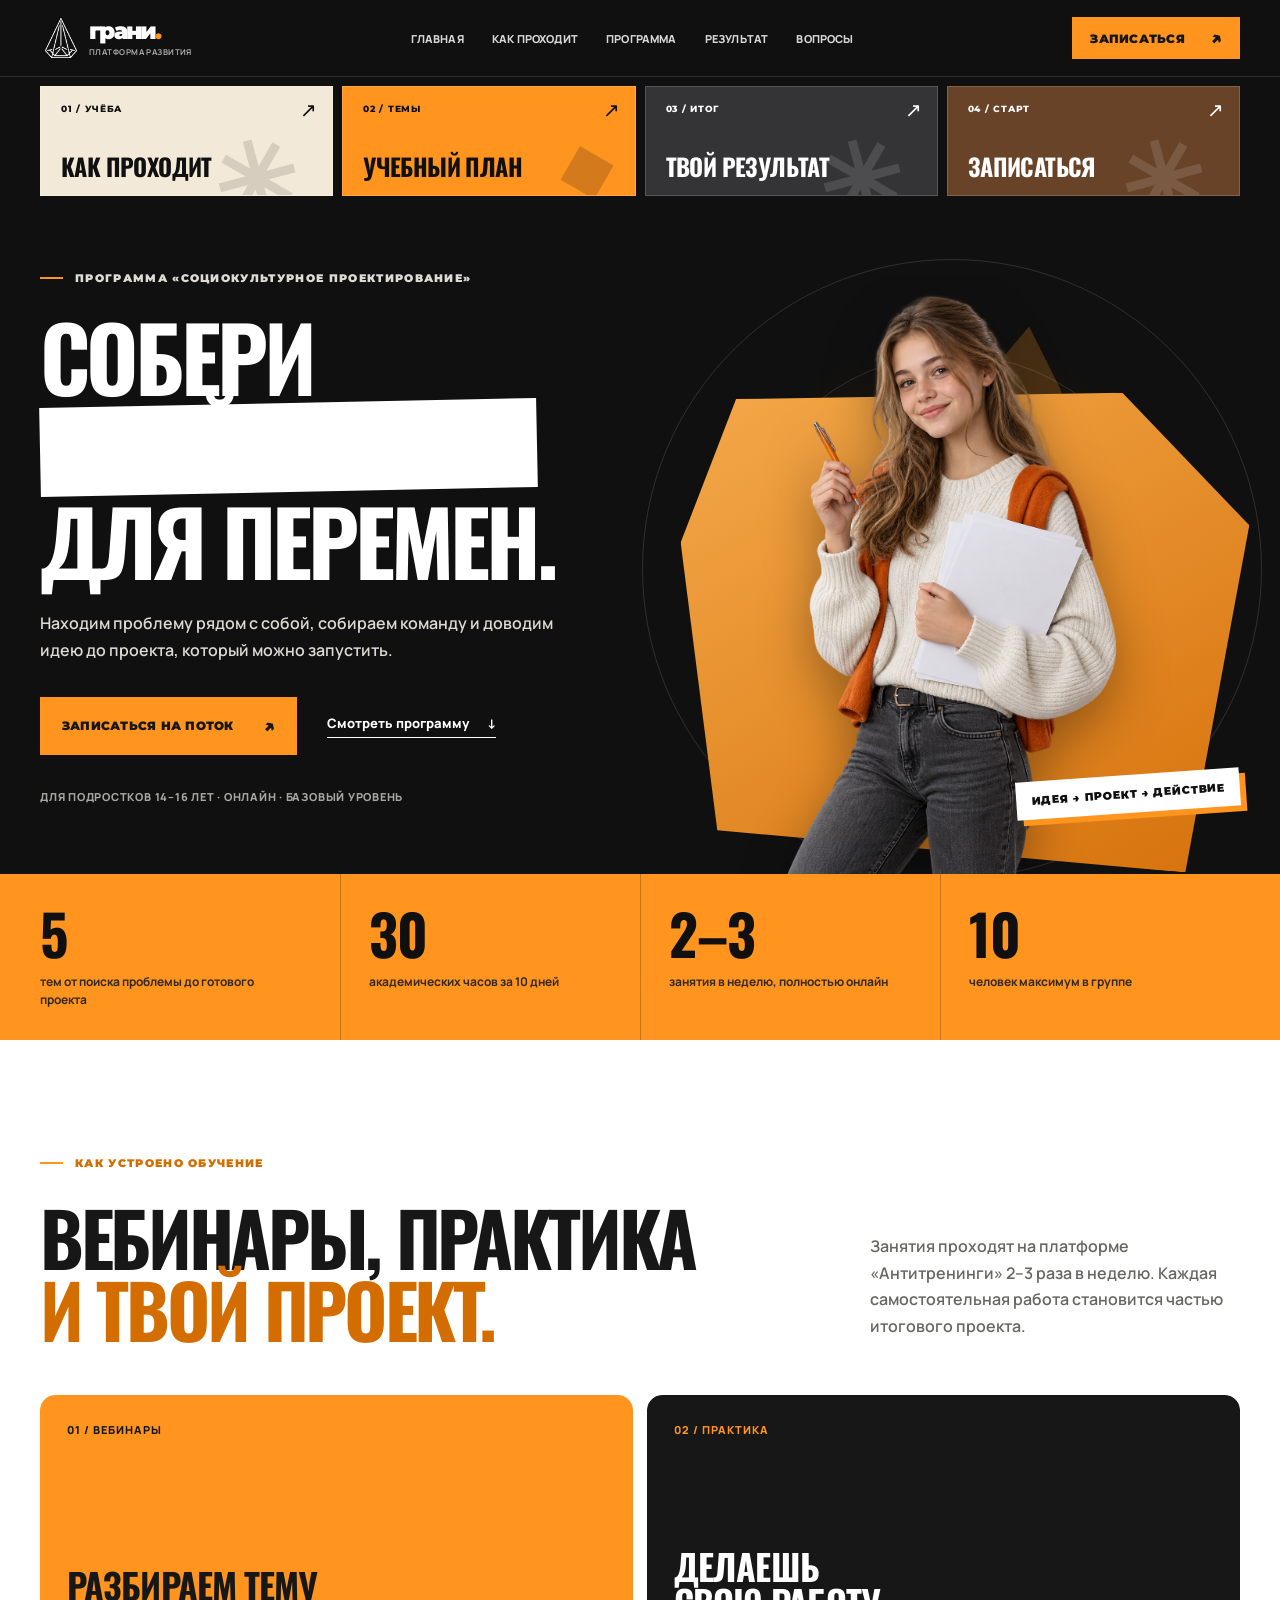
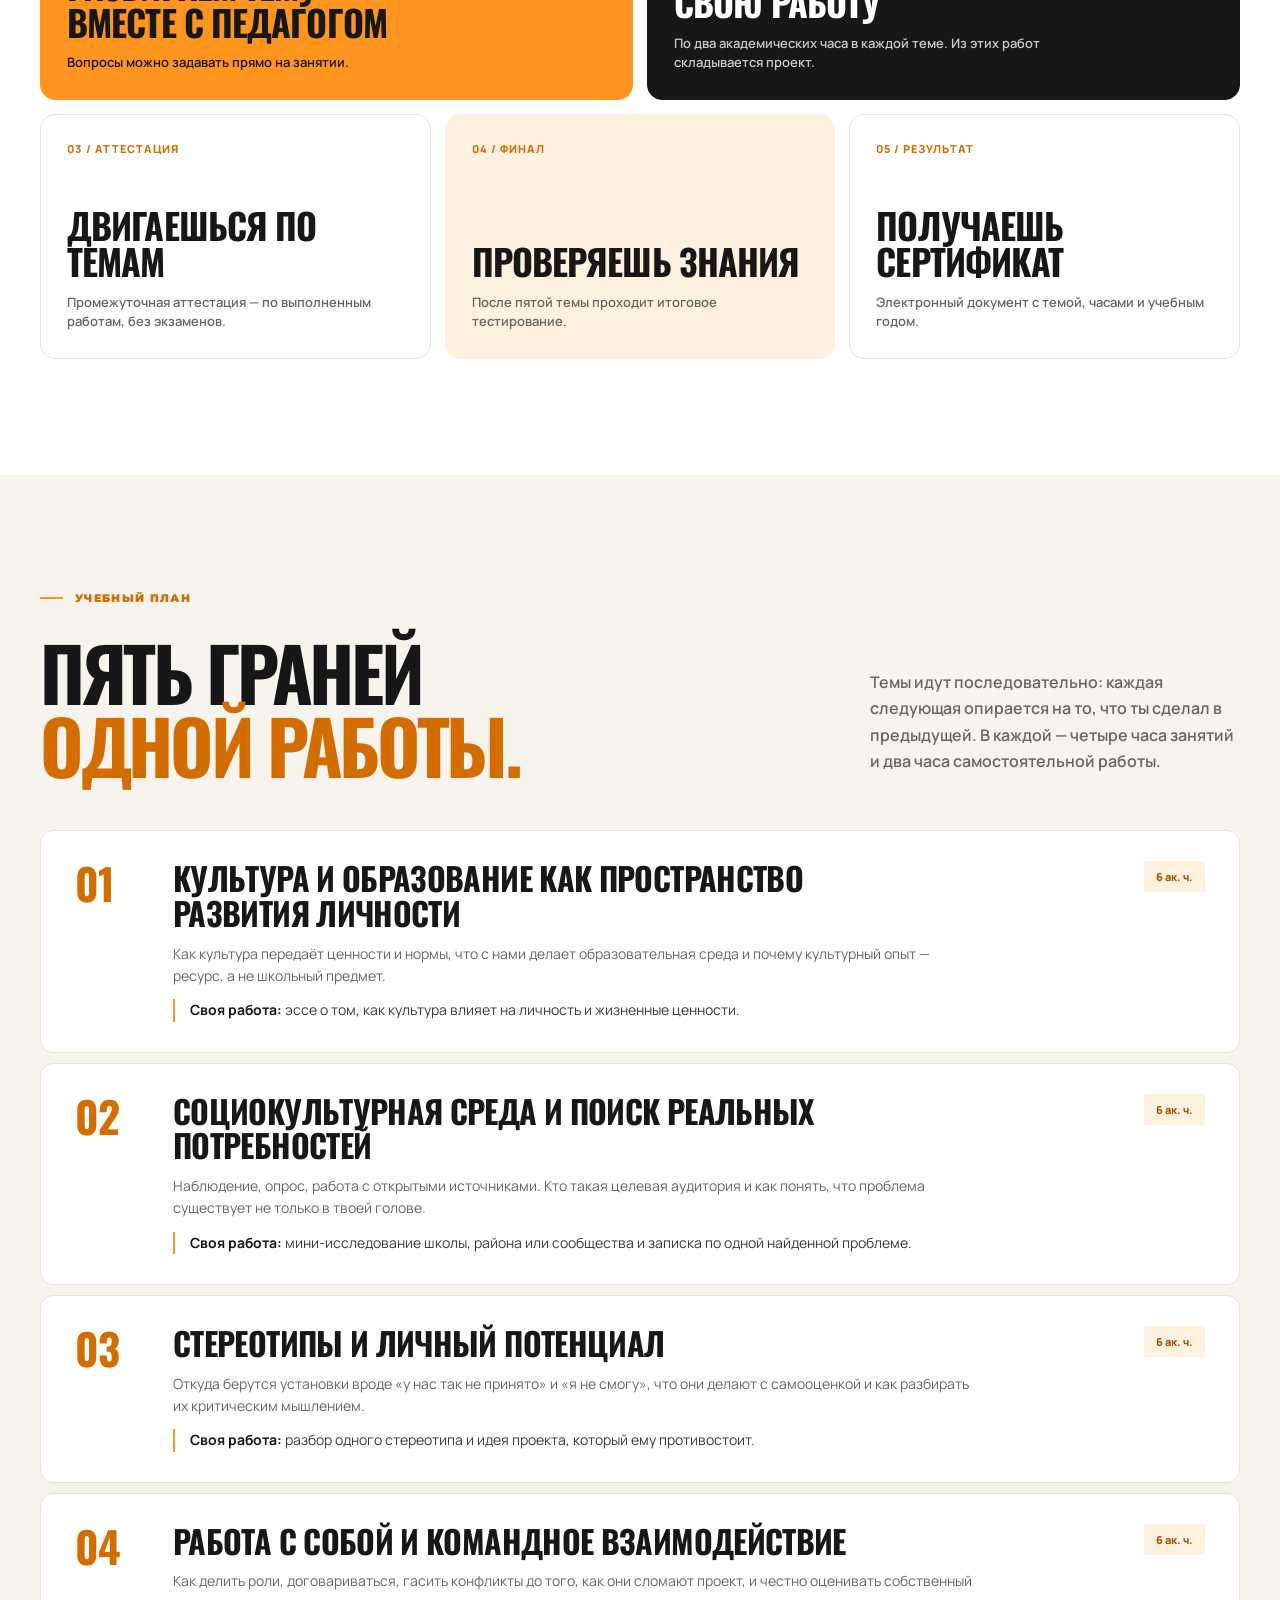
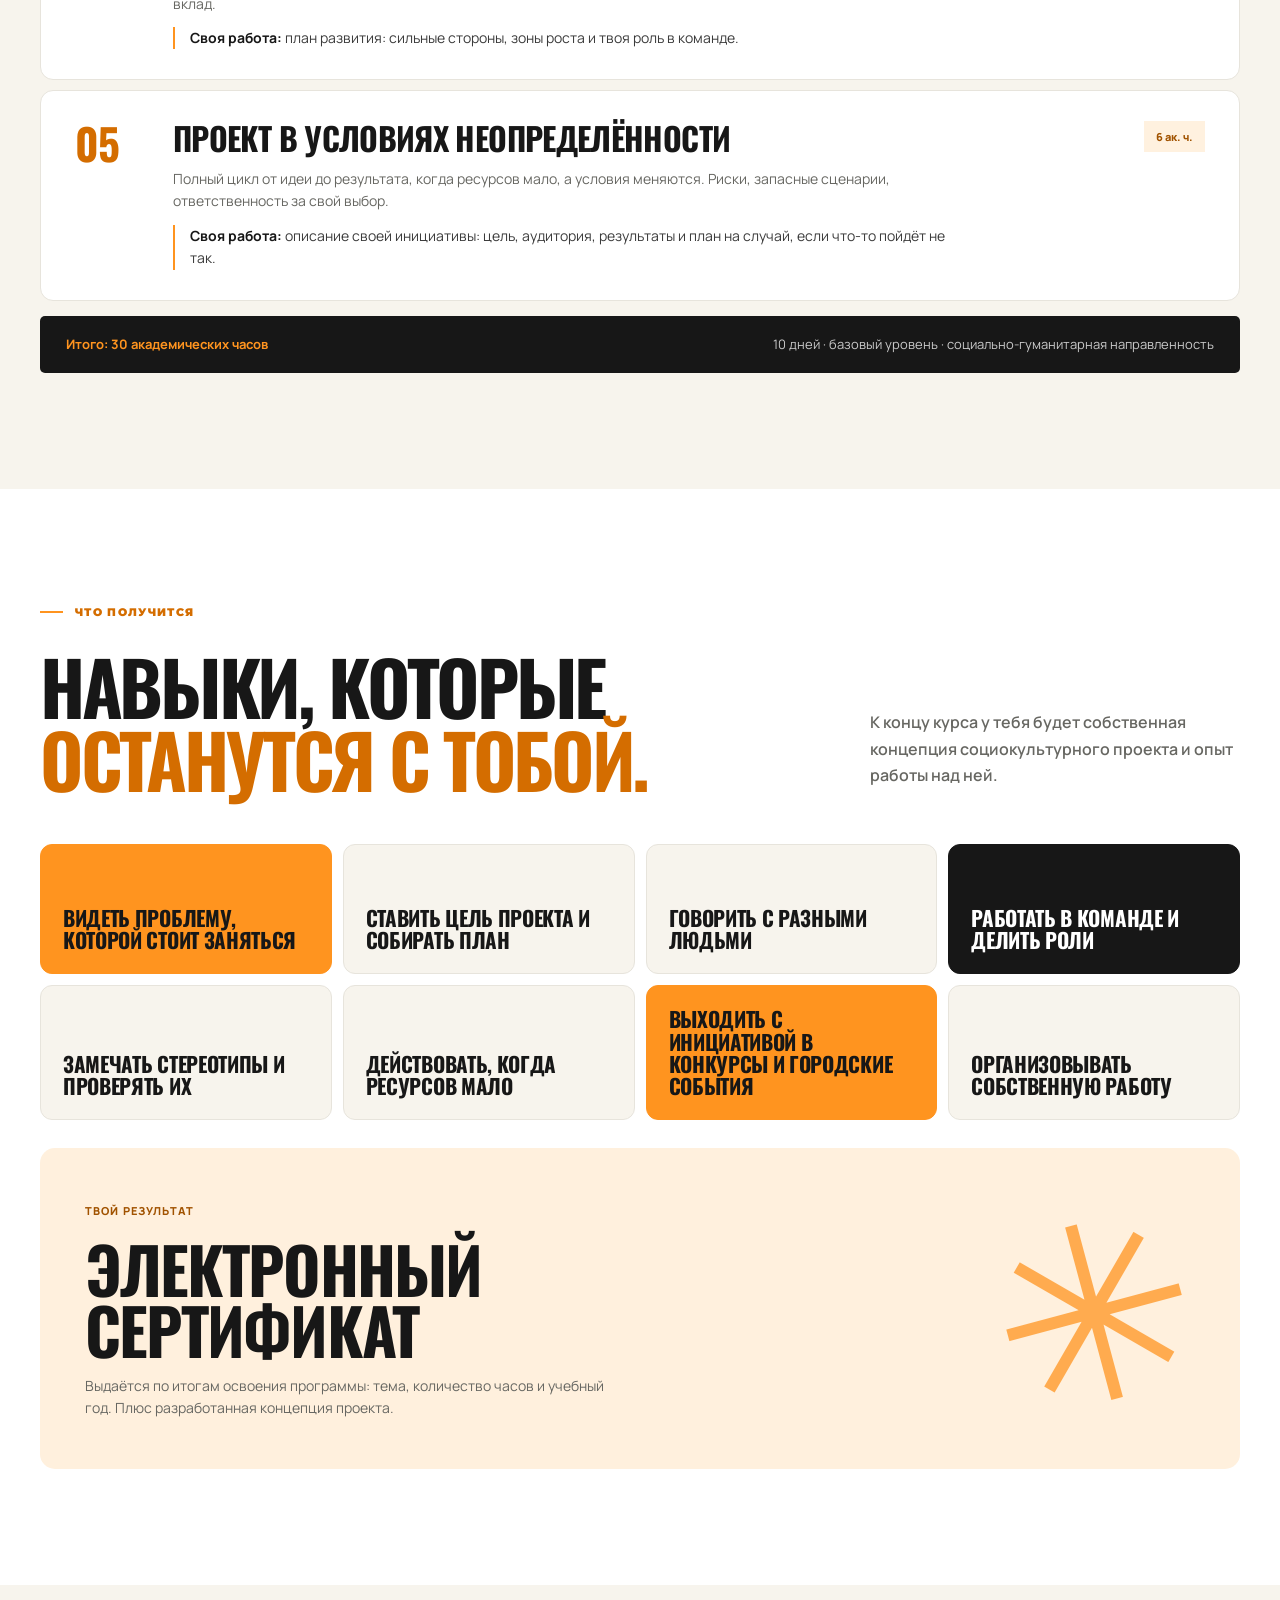
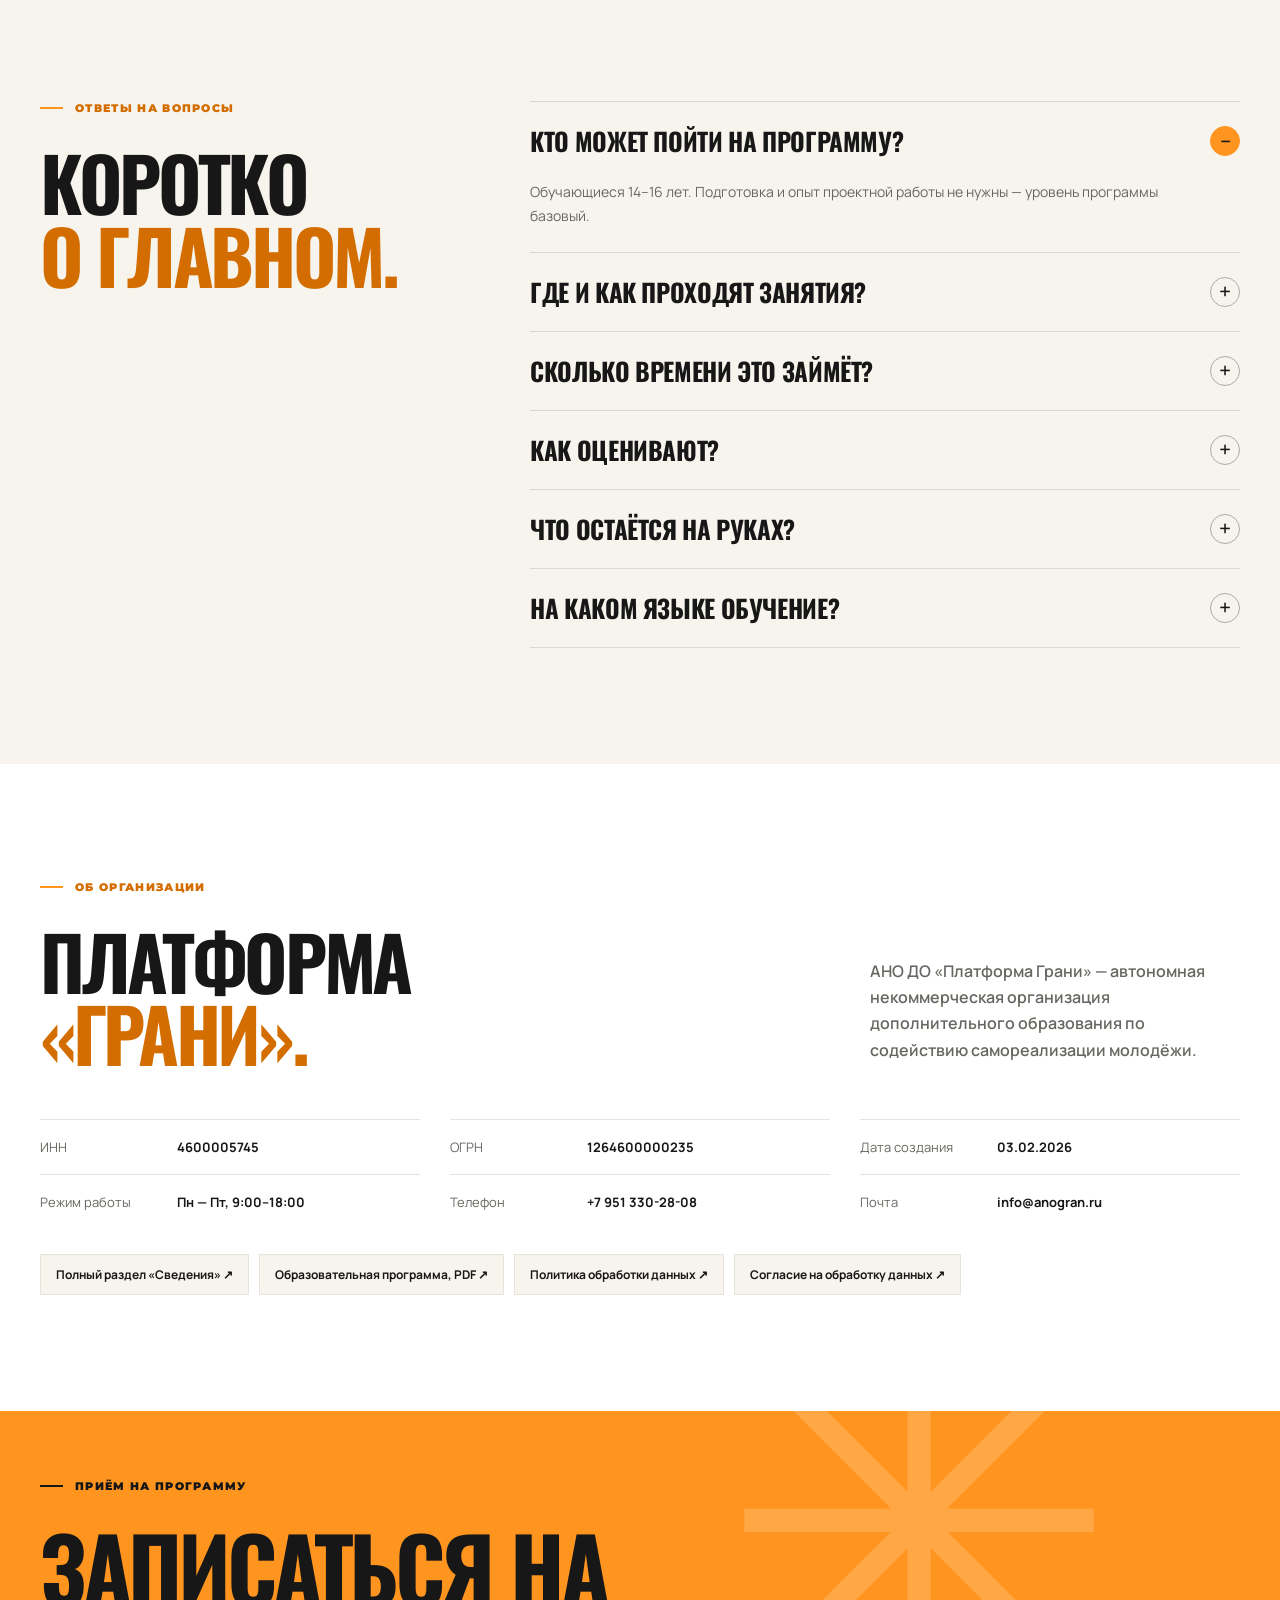
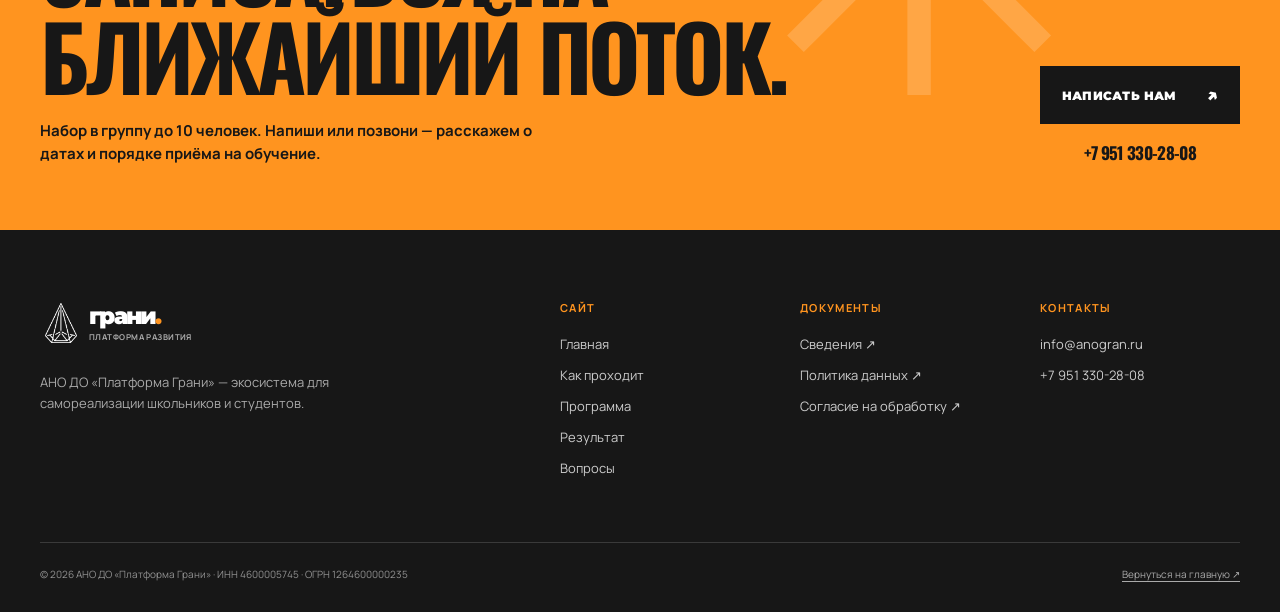
==== commit 288c8f6a: "Bring Grani closer to energetic education campaign style" ====
--- a/program.html
+++ b/program.html
@@ -8,9 +8,10 @@
   <title>Социокультурное проектирование — Платформа «Грани»</title>
   <link rel="preconnect" href="https://fonts.googleapis.com">
   <link rel="preconnect" href="https://fonts.gstatic.com" crossorigin>
-  <link href="https://fonts.googleapis.com/css2?family=Manrope:wght@400;500;600;700;800&family=Montserrat:wght@500;600;700;800;900&display=swap" rel="stylesheet">
+  <link href="https://fonts.googleapis.com/css2?family=Manrope:wght@400;500;600;700;800&family=Montserrat:wght@500;600;700;800;900&family=Oswald:wght@500;600;700&display=swap" rel="stylesheet">
   <link rel="stylesheet" href="styles.css">
   <link rel="stylesheet" href="program.css">
+  <link rel="stylesheet" href="campaign.css">
   <script src="script.js" defer></script>
 </head>
 <body>
@@ -26,10 +27,11 @@
   </header>
 
   <main id="main">
+    <nav class="jump-rail jump-rail-program" aria-label="Разделы программы"><div class="shell jump-rail-grid"><a href="#format"><span>01 / Учёба</span><strong>Как проходит</strong><i aria-hidden="true">↗</i></a><a href="#program"><span>02 / Темы</span><strong>Учебный план</strong><i aria-hidden="true">↗</i></a><a href="#results"><span>03 / Итог</span><strong>Твой результат</strong><i aria-hidden="true">↗</i></a><a href="#apply"><span>04 / Старт</span><strong>Записаться</strong><i aria-hidden="true">↗</i></a></div></nav>
     <section class="program-hero" aria-labelledby="program-title">
       <div class="shell program-hero-grid">
-        <div class="program-hero-copy"><p class="eyebrow"><span class="eyebrow-line"></span> Программа «Социокультурное проектирование»</p><h1 id="program-title">Собери проект, который <span>изменит</span> то, что вокруг.</h1><p>Находим проблему рядом с собой, собираем команду и доводим идею до проекта, который можно запустить.</p><div class="program-hero-actions"><a class="button button-orange" href="#apply">Записаться на поток <span aria-hidden="true">↗</span></a><a class="text-link" href="#program">Смотреть программу <span aria-hidden="true">↓</span></a></div><p class="program-hero-note">Для подростков 14–16 лет · Онлайн · Базовый уровень</p></div>
-        <div class="program-hero-art" aria-hidden="true"><span class="program-ring ring-a"></span><span class="program-ring ring-b"></span><img src="assets/brand-prism.png" alt=""><span class="program-art-label">идея → проект → действие</span></div>
+        <div class="program-hero-copy"><p class="eyebrow"><span class="eyebrow-line"></span> Программа «Социокультурное проектирование»</p><h1 id="program-title"><span class="hero-line">Собери</span><span class="hero-line hero-line-box">свой проект</span><span class="hero-line">для перемен.</span></h1><p>Находим проблему рядом с собой, собираем команду и доводим идею до проекта, который можно запустить.</p><div class="program-hero-actions"><a class="button button-orange" href="#apply">Записаться на поток <span aria-hidden="true">↗</span></a><a class="text-link" href="#program">Смотреть программу <span aria-hidden="true">↓</span></a></div><p class="program-hero-note">Для подростков 14–16 лет · Онлайн · Базовый уровень</p></div>
+        <div class="program-hero-art" aria-hidden="true"><span class="program-ring ring-a"></span><span class="program-ring ring-b"></span><img class="program-prism" src="assets/brand-prism.png" alt=""><div class="program-photo-frame"><img class="program-photo" src="assets/program-student.png" alt=""></div><span class="program-art-label">идея → проект → действие</span></div>
       </div>
     </section>
     <section class="program-stats" aria-label="О программе в цифрах"><div class="shell program-stats-grid"><div><strong>5</strong><span>тем от поиска проблемы до готового проекта</span></div><div><strong>30</strong><span>академических часов за 10 дней</span></div><div><strong>2–3</strong><span>занятия в неделю, полностью онлайн</span></div><div><strong>10</strong><span>человек максимум в группе</span></div></div></section>
--- a/campaign.css
+++ b/campaign.css
@@ -0,0 +1,178 @@
+/* 2026 campaign direction: energetic learning-school typography in Grani colors. */
+:root{--display:'Oswald','Arial Narrow',Arial,sans-serif;--black:#101010;--orange:#ff941f;--orange-deep:#d46d00;--cream:#f7f4ed}
+body{background:var(--cream)}
+.brand-name{font-family:'Montserrat',Arial,sans-serif}
+.site-header{background:var(--black)}
+.header-inner{height:76px}
+.desktop-nav a{font-weight:800;text-transform:uppercase;letter-spacing:.015em;font-size:11px}
+.header-action,.button{border-radius:0;font-family:'Montserrat',Arial,sans-serif;font-size:12px;font-weight:900;text-transform:uppercase;letter-spacing:.02em}
+.header-action{min-height:42px}
+.button{min-height:58px}
+.eyebrow{font-family:'Montserrat',Arial,sans-serif;font-weight:900;letter-spacing:.12em}
+h2{font-size:clamp(54px,5.8vw,86px);font-weight:700;line-height:.98;letter-spacing:-.045em;text-transform:uppercase}
+.section-heading>p{font-weight:600}
+.section{padding:116px 0}
+
+/* Short, colorful routes borrow the quick-scanning feel of education sites. */
+.jump-rail{background:var(--black);padding:9px 0 20px;color:#fff}
+.jump-rail-grid{display:grid;grid-template-columns:repeat(4,minmax(0,1fr));gap:9px}
+.jump-rail a{position:relative;display:flex;flex-direction:column;justify-content:space-between;min-height:110px;padding:16px 20px;overflow:hidden;background:#292929;border:1px solid rgba(255,255,255,.16);transition:transform .22s,background .22s}
+.jump-rail a:hover{transform:translateY(-4px);background:#3a3028}
+.jump-rail a:nth-child(1){background:#f3e9d8;color:var(--black)}
+.jump-rail a:nth-child(2){background:var(--orange);color:var(--black)}
+.jump-rail a:nth-child(3){background:#343436}
+.jump-rail a:nth-child(4){background:#684327}
+.jump-rail a::after{content:'✳';position:absolute;right:35px;bottom:-35px;font:900 100px/1 'Montserrat',sans-serif;opacity:.12;transform:rotate(-15deg)}
+.jump-rail a:nth-child(2)::after{content:'◆';bottom:-18px;right:20px;font-size:100px;opacity:.18}
+.jump-rail span{position:relative;z-index:1;font:800 9px/1.3 'Montserrat',Arial,sans-serif;letter-spacing:.08em;text-transform:uppercase}
+.jump-rail strong{position:relative;z-index:1;max-width:210px;font:700 24px/.98 var(--display);letter-spacing:-.025em;text-transform:uppercase}
+.jump-rail i{position:absolute;z-index:1;right:15px;top:13px;font:normal 20px/1 var(--body)}
+
+/* Main campaign hero */
+.hero,.program-hero{background:var(--black)}
+.hero-grid{grid-template-columns:1.02fr .98fr;min-height:640px;gap:0}
+.hero-copy{padding:60px 0 65px}
+.hero-eyebrow{margin-bottom:28px}
+.hero h1,.program-hero h1{position:relative;z-index:3;max-width:none;font:700 clamp(75px,7.9vw,120px)/.91 var(--display);letter-spacing:-.045em;text-transform:uppercase}
+.hero-line{display:block;position:relative;width:max-content;max-width:100%;white-space:nowrap}
+.hero h1 .hero-line{color:#fff}
+.hero h1 .hero-line-box,.program-hero h1 .hero-line-box{width:max-content;max-width:100%;margin:.07em 0 .08em;padding:0 .13em .08em .1em;background:#fff;color:var(--black);transform:rotate(-1.15deg);box-decoration-break:clone}
+.hero h1 .period{color:var(--orange)!important}
+.hero-lead{max-width:510px;margin-top:30px;color:#dfdcd6;font-size:16px;font-weight:600;line-height:1.65}
+.hero-actions{margin-top:32px;gap:27px}
+.hero-actions .button{min-width:260px}
+.hero-art{height:610px;align-self:end;overflow:visible}
+.hero-art::before{inset:4% -12% 0 -8%;z-index:-3;background:radial-gradient(circle at 60% 60%,rgba(255,148,31,.28),transparent 64%)}
+.hero-art .art-orbit{border-style:dashed;border-color:rgba(255,255,255,.1)}
+.hero-art .art-orbit-one{width:430px;height:430px}
+.hero-art .art-orbit-two{width:610px;height:610px}
+.hero-art .art-prism{z-index:-1;width:450px;left:51%;top:45%;opacity:.52;animation:none;filter:brightness(1.6) saturate(1.2) hue-rotate(-18deg)}
+.hero-photo-frame{position:absolute;z-index:1;inset:30px -55px 0 -45px;display:flex;align-items:end;justify-content:center;overflow:hidden}
+.hero-photo-frame::before{content:'';position:absolute;left:10%;right:2%;top:17%;bottom:3%;background:linear-gradient(135deg,#ffad43,#e4770b);clip-path:polygon(12% 0,78% 4%,100% 34%,93% 98%,18% 100%,0 40%);transform:rotate(-5deg)}
+.hero-photo{position:relative;width:112%;height:100%;object-fit:contain;object-position:center bottom;filter:drop-shadow(0 20px 28px rgba(0,0,0,.35));-webkit-mask-image:radial-gradient(ellipse 80% 85% at 50% 55%,#000 64%,transparent 100%);mask-image:radial-gradient(ellipse 80% 85% at 50% 55%,#000 64%,transparent 100%)}
+.art-note{z-index:3;border:0;backdrop-filter:none;padding:10px 14px;background:#fff;color:var(--black);font-family:'Montserrat',Arial,sans-serif;font-size:10px;font-weight:900;box-shadow:6px 6px 0 var(--orange)}
+.art-note-top{right:-5px;top:14%;transform:rotate(4deg)}
+.art-note-bottom{left:-7%;bottom:12%;background:var(--orange);box-shadow:6px 6px 0 #fff;transform:rotate(-4deg)}
+.art-spark{z-index:3;right:0;bottom:5%;font-size:65px;color:#fff}
+.hero-bottom{position:relative;z-index:2;border-color:rgba(255,255,255,.22)}
+
+/* Brighter rhythm and stronger blocks below the fold. */
+.intro-strip{background:var(--orange);color:var(--black)}
+.intro-title{font:700 30px/.95 var(--display);text-transform:uppercase;letter-spacing:-.03em}
+.intro-title span{color:#fff}
+.intro-step{border-color:rgba(0,0,0,.24)}
+.intro-step span{color:var(--black);font:700 30px/.9 var(--display)}
+.intro-step p{font-weight:800}
+.directions{background:var(--cream)}
+.directions-grid{gap:12px}
+.direction-card{border-radius:16px;border:1px solid rgba(16,16,16,.1)}
+.direction-card-feature{min-height:450px}
+.direction-card h3{font:700 clamp(34px,3.5vw,52px)/.98 var(--display);letter-spacing:-.035em;text-transform:uppercase}
+.direction-card p{font-size:13px;font-weight:700}
+.direction-card::after{position:absolute;right:18px;top:28px;font:700 100px/.8 var(--display);opacity:.09;pointer-events:none}
+.direction-card:nth-child(1)::after{content:'01'}.direction-card:nth-child(2)::after{content:'02'}.direction-card:nth-child(3)::after{content:'03'}.direction-card:nth-child(4)::after{content:'04'}.direction-card:nth-child(5)::after{content:'05'}
+.direction-card .card-top{font-family:'Montserrat',Arial,sans-serif}
+.featured-program{background:#f1e7d9;padding:110px 0}
+.featured-copy h2{font-size:clamp(58px,5.3vw,80px)}
+.featured-panel{border-radius:16px;transform:rotate(1deg);box-shadow:13px 13px 0 var(--orange)}
+.featured-panel-top{font-family:'Montserrat',Arial,sans-serif}
+.featured-facts strong{font-size:50px;letter-spacing:-.02em}
+.how{background:#fff}
+.how-item h3{font:700 26px/1.05 var(--display);text-transform:uppercase;letter-spacing:-.02em}
+.about{background:#171717}
+.about-visual{border-radius:16px;background:#24201c}
+.about-values strong{font:700 23px/1 var(--display);text-transform:uppercase}
+.team{background:var(--cream)}
+.team-group summary strong{font:700 clamp(25px,2.6vw,36px)/1 var(--display);text-transform:uppercase;letter-spacing:-.025em}
+.person{border-radius:10px}
+.cta h2,.program-apply h2{font-size:clamp(58px,7vw,104px)}
+
+/* The curriculum page uses the same campaign system. */
+.program-hero-grid{grid-template-columns:1.04fr .96fr;min-height:640px;gap:0}
+.program-hero-copy{padding:55px 0 70px}
+.program-hero h1{font-size:clamp(68px,7vw,106px)}
+.program-hero h1 .hero-line{color:#fff}
+.program-hero-copy>p:not(.eyebrow):not(.program-hero-note){max-width:520px;margin-top:30px;color:#ddd9d3;font-size:16px;font-weight:600}
+.program-hero-actions{margin-top:32px}
+.program-hero-art{height:610px;align-self:end;overflow:visible}
+.program-hero-art .program-prism{z-index:-1;width:440px;opacity:.45;filter:brightness(1.5) saturate(1.4) hue-rotate(-18deg);transform:translate(-50%,-50%) rotate(-18deg)}
+.program-photo-frame{position:absolute;z-index:1;inset:10px -15px 0 -45px;overflow:hidden;display:flex;align-items:end;justify-content:center}
+.program-photo-frame::before{content:'';position:absolute;left:9%;right:2%;top:18%;bottom:3%;background:linear-gradient(145deg,#f5aa4c,#d6720c);clip-path:polygon(8% 7%,76% 0,100% 26%,93% 100%,10% 98%,0 38%);transform:rotate(4deg)}
+.program-hero-art .program-photo{position:relative;z-index:2;width:100%;height:100%;max-width:none;left:auto;top:auto;transform:none;object-fit:contain;object-position:center bottom;filter:drop-shadow(0 20px 26px rgba(0,0,0,.35));-webkit-mask-image:radial-gradient(ellipse 80% 82% at 50% 52%,#000 66%,transparent 100%);mask-image:radial-gradient(ellipse 80% 82% at 50% 52%,#000 66%,transparent 100%)}
+.program-art-label{z-index:3;right:0;bottom:10%;border:0;background:#fff;color:var(--black);font-family:'Montserrat',Arial,sans-serif;font-weight:900;box-shadow:6px 6px 0 var(--orange);transform:rotate(-4deg)}
+.program-stats{background:var(--orange);color:var(--black)}
+.program-stats-grid div{border-color:rgba(0,0,0,.22)}
+.program-stats strong{font-size:56px;color:var(--black);letter-spacing:-.02em}
+.program-stats span{color:#32281f;font-weight:700}
+.format-card{border-radius:15px}
+.format-card h3{font:700 clamp(27px,2.8vw,40px)/1.02 var(--display);text-transform:uppercase;letter-spacing:-.025em}
+.format-card p{font-weight:600}
+.syllabus-item{border-radius:13px}
+.syllabus-number{font-size:43px;letter-spacing:-.02em}
+.syllabus-item h3{font:700 clamp(25px,2.5vw,34px)/1.08 var(--display);text-transform:uppercase;letter-spacing:-.02em}
+.syllabus-hours{border-radius:0;font-weight:900}
+.outcomes-grid div{border-radius:12px;font:700 21px/1.06 var(--display);text-transform:uppercase;letter-spacing:-.015em}
+.certificate{border-radius:15px}
+.certificate h3{font:700 clamp(48px,5vw,72px)/.94 var(--display);text-transform:uppercase;letter-spacing:-.03em}
+.faq-list summary{font:700 25px/1.12 var(--display);text-transform:uppercase;letter-spacing:-.015em}
+.organization-links a{border-radius:0}
+
+@media(max-width:1100px){
+  .hero h1{font-size:clamp(68px,7.6vw,100px)}
+  .program-hero h1{font-size:clamp(64px,6.8vw,90px)}
+  .hero-photo-frame{inset:45px -35px 0 -60px}
+  .program-photo-frame{inset:45px -30px 0 -45px}
+}
+@media(max-width:950px){
+  .header-inner{height:72px}
+  .jump-rail{padding-bottom:12px}
+  .jump-rail-grid{display:flex;overflow-x:auto;scroll-snap-type:x mandatory;padding-bottom:4px;scrollbar-width:none}
+  .jump-rail-grid::-webkit-scrollbar{display:none}
+  .jump-rail a{flex:0 0 225px;min-height:100px;scroll-snap-align:start}
+  .hero-grid,.program-hero-grid{grid-template-columns:1fr}
+  .hero-copy,.program-hero-copy{padding:68px 0 18px}
+  .hero h1,.program-hero h1{font-size:clamp(76px,11.4vw,112px)}
+  .hero-art,.program-hero-art{height:430px;min-height:0;width:min(100%,700px);justify-self:center}
+  .hero-photo-frame{inset:-15px 0 0}
+  .program-photo-frame{inset:-5px 0 0}
+  .hero-art .art-prism,.program-hero-art .program-prism{width:390px}
+  .hero-art .art-orbit-one{width:340px;height:340px}
+  .hero-art .art-orbit-two{width:500px;height:500px}
+}
+@media(max-width:600px){
+  h2{font-size:clamp(48px,13vw,67px)}
+  .section{padding:76px 0}
+  .jump-rail a{flex-basis:190px;min-height:90px;padding:13px}
+  .jump-rail strong{font-size:21px}
+  .jump-rail span{font-size:8px}
+  .hero-copy,.program-hero-copy{padding:52px 0 0}
+  .hero h1,.program-hero h1{font-size:clamp(52px,14.7vw,76px);line-height:.94}
+  .hero h1 .hero-line-box,.program-hero h1 .hero-line-box{padding:0 .11em .07em .08em}
+  .hero-lead,.program-hero-copy>p:not(.eyebrow):not(.program-hero-note){font-size:14px;margin-top:22px}
+  .hero-actions,.program-hero-actions{gap:19px;margin-top:26px}
+  .hero-art,.program-hero-art{height:310px;width:100%;margin-top:20px}
+  .hero-photo-frame{inset:-8px -12px 0}
+  .program-photo-frame{inset:-8px -12px 0}
+  .hero-art .art-prism,.program-hero-art .program-prism{width:290px}
+  .art-note,.program-art-label{font-size:8px;padding:8px}
+  .art-note-top{right:3%;top:13%}
+  .art-note-bottom{left:2%;bottom:5%}
+  .art-spark{font-size:40px}
+  .intro-title{font-size:27px}
+  .intro-step span{font-size:25px}
+  .direction-card h3{font-size:39px}
+  .featured-program{padding:80px 0}
+  .featured-copy h2{font-size:clamp(50px,12vw,66px)}
+  .featured-panel{transform:none;box-shadow:8px 8px 0 var(--orange)}
+  .how-item h3{font-size:23px}
+  .team-group summary strong{font-size:22px}
+  .cta h2,.program-apply h2{font-size:clamp(56px,13vw,70px)}
+  .program-stats strong{font-size:46px}
+  .format-card h3{font-size:31px}
+  .syllabus-number{font-size:32px}
+  .syllabus-item h3{font-size:25px}
+  .outcomes-grid div{font-size:16px}
+  .certificate h3{font-size:42px}
+  .faq-list summary{font-size:20px}
+}
+@media(prefers-reduced-motion:reduce){.jump-rail a{transition:none}}
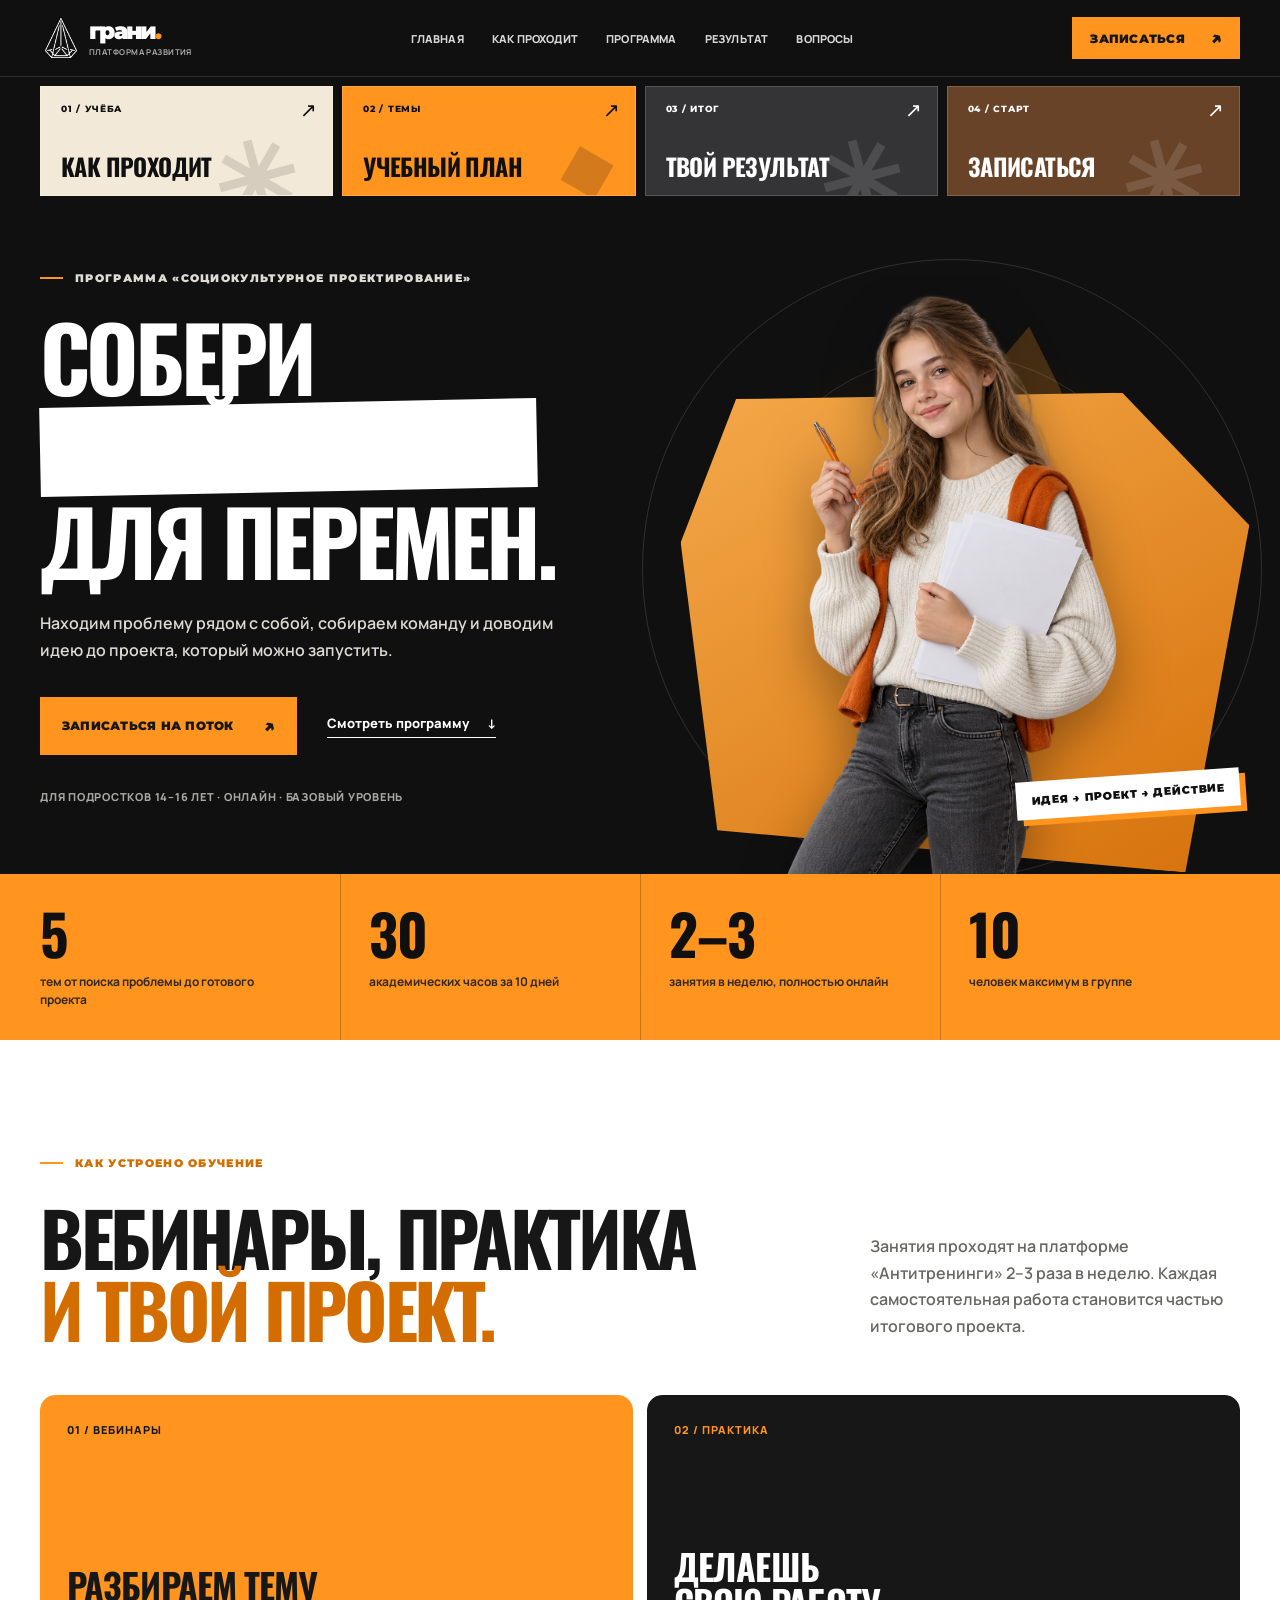
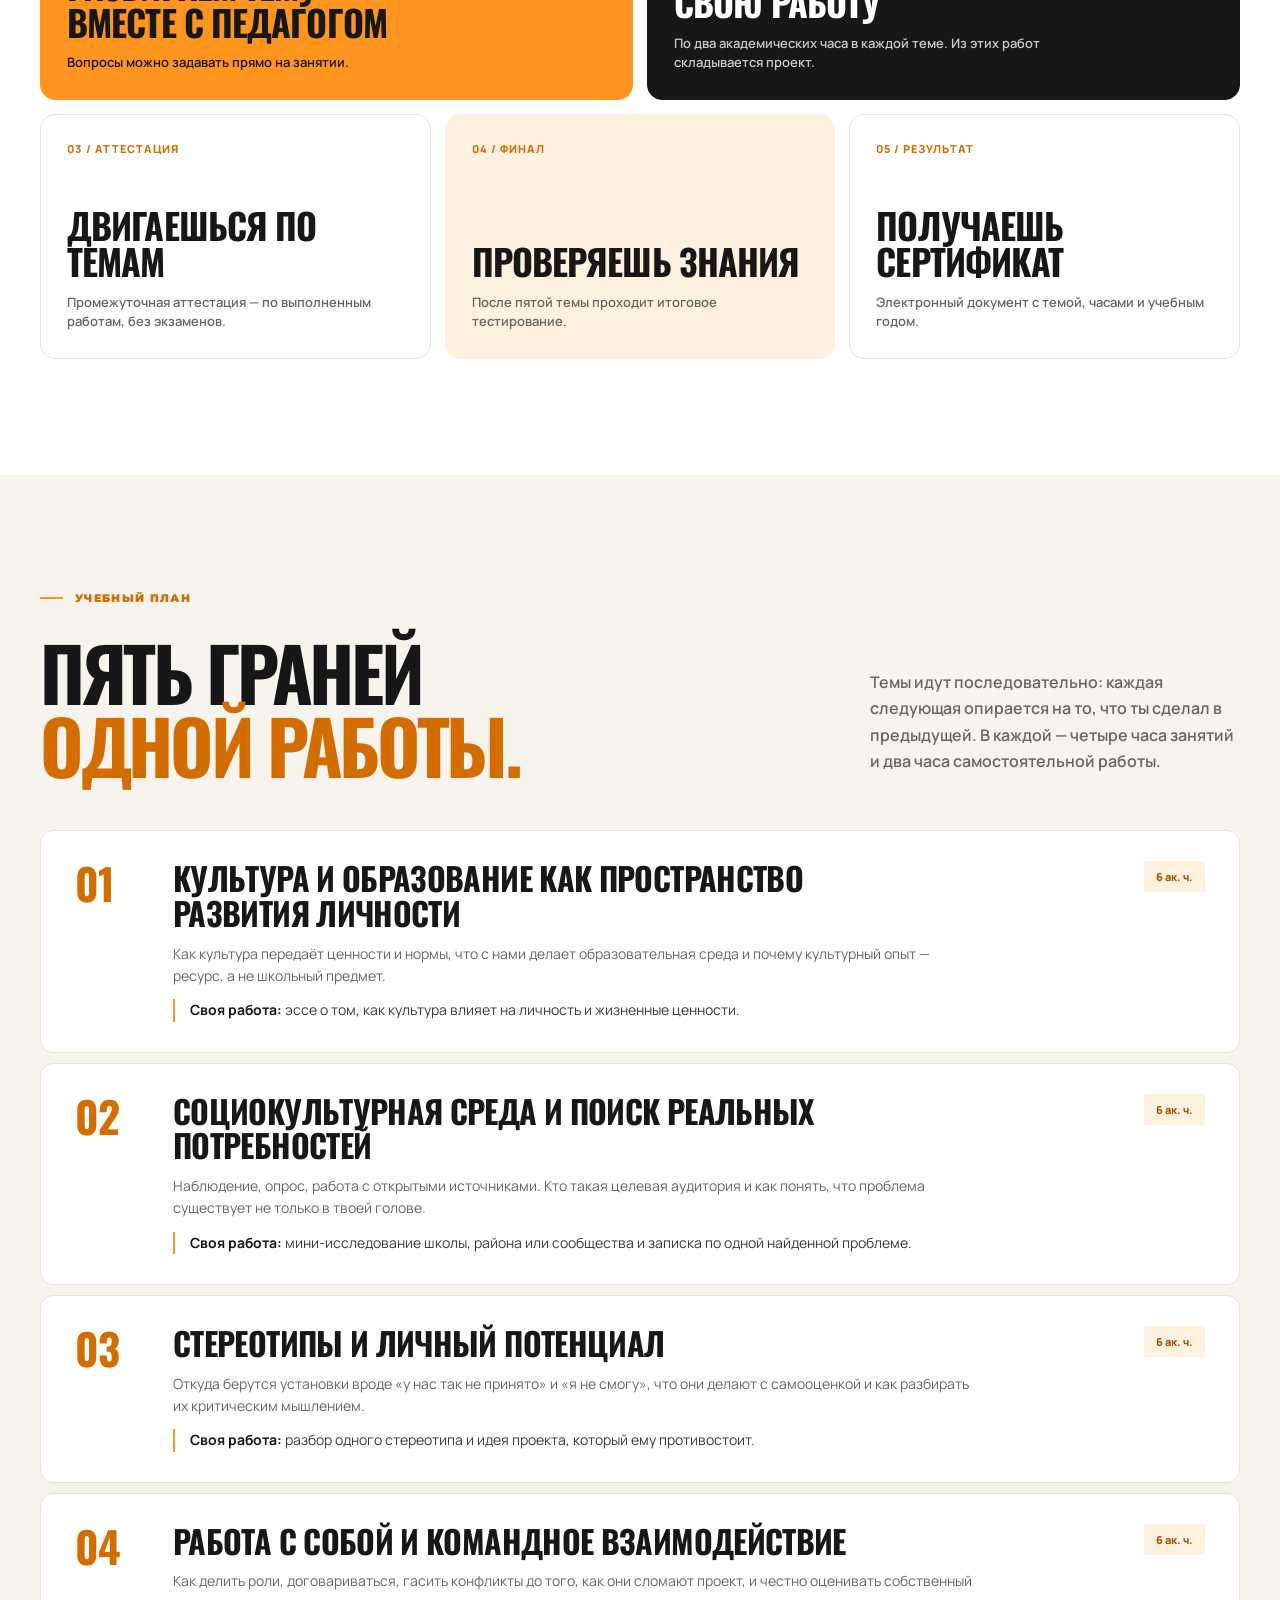
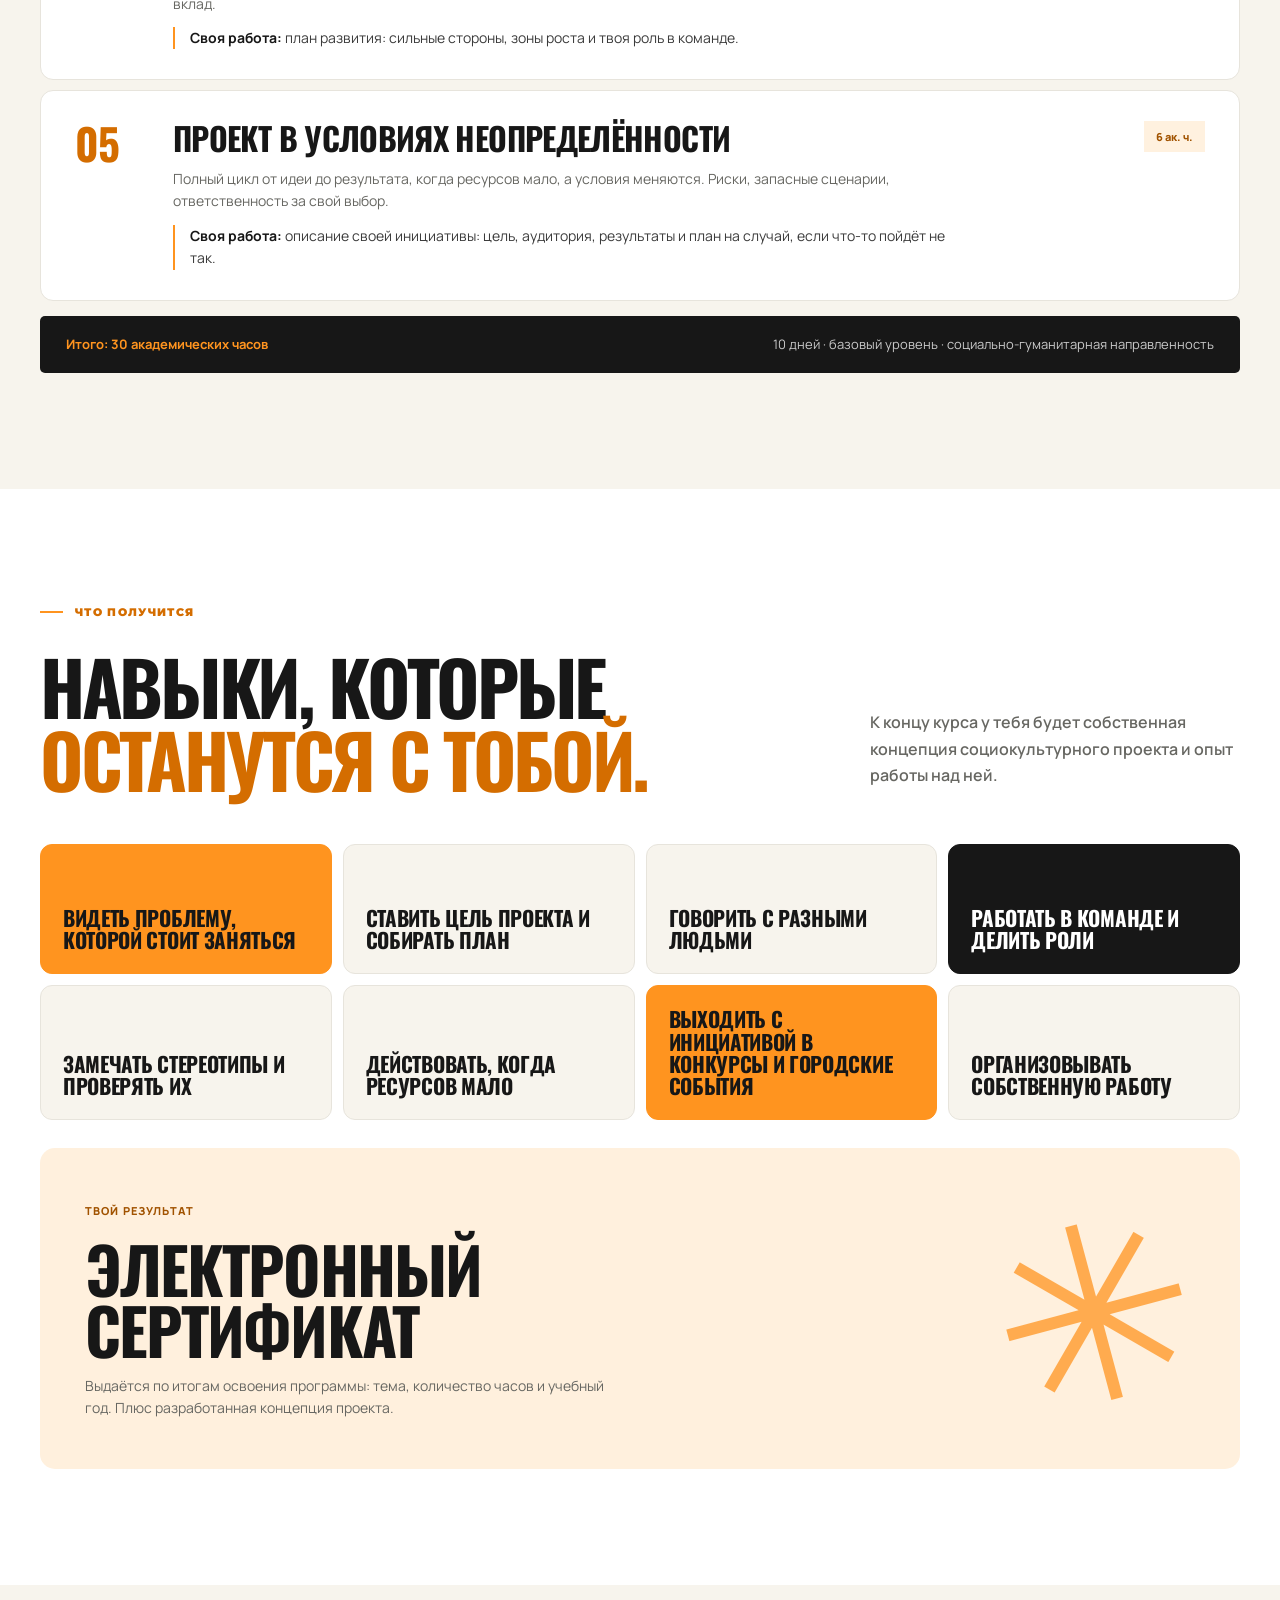
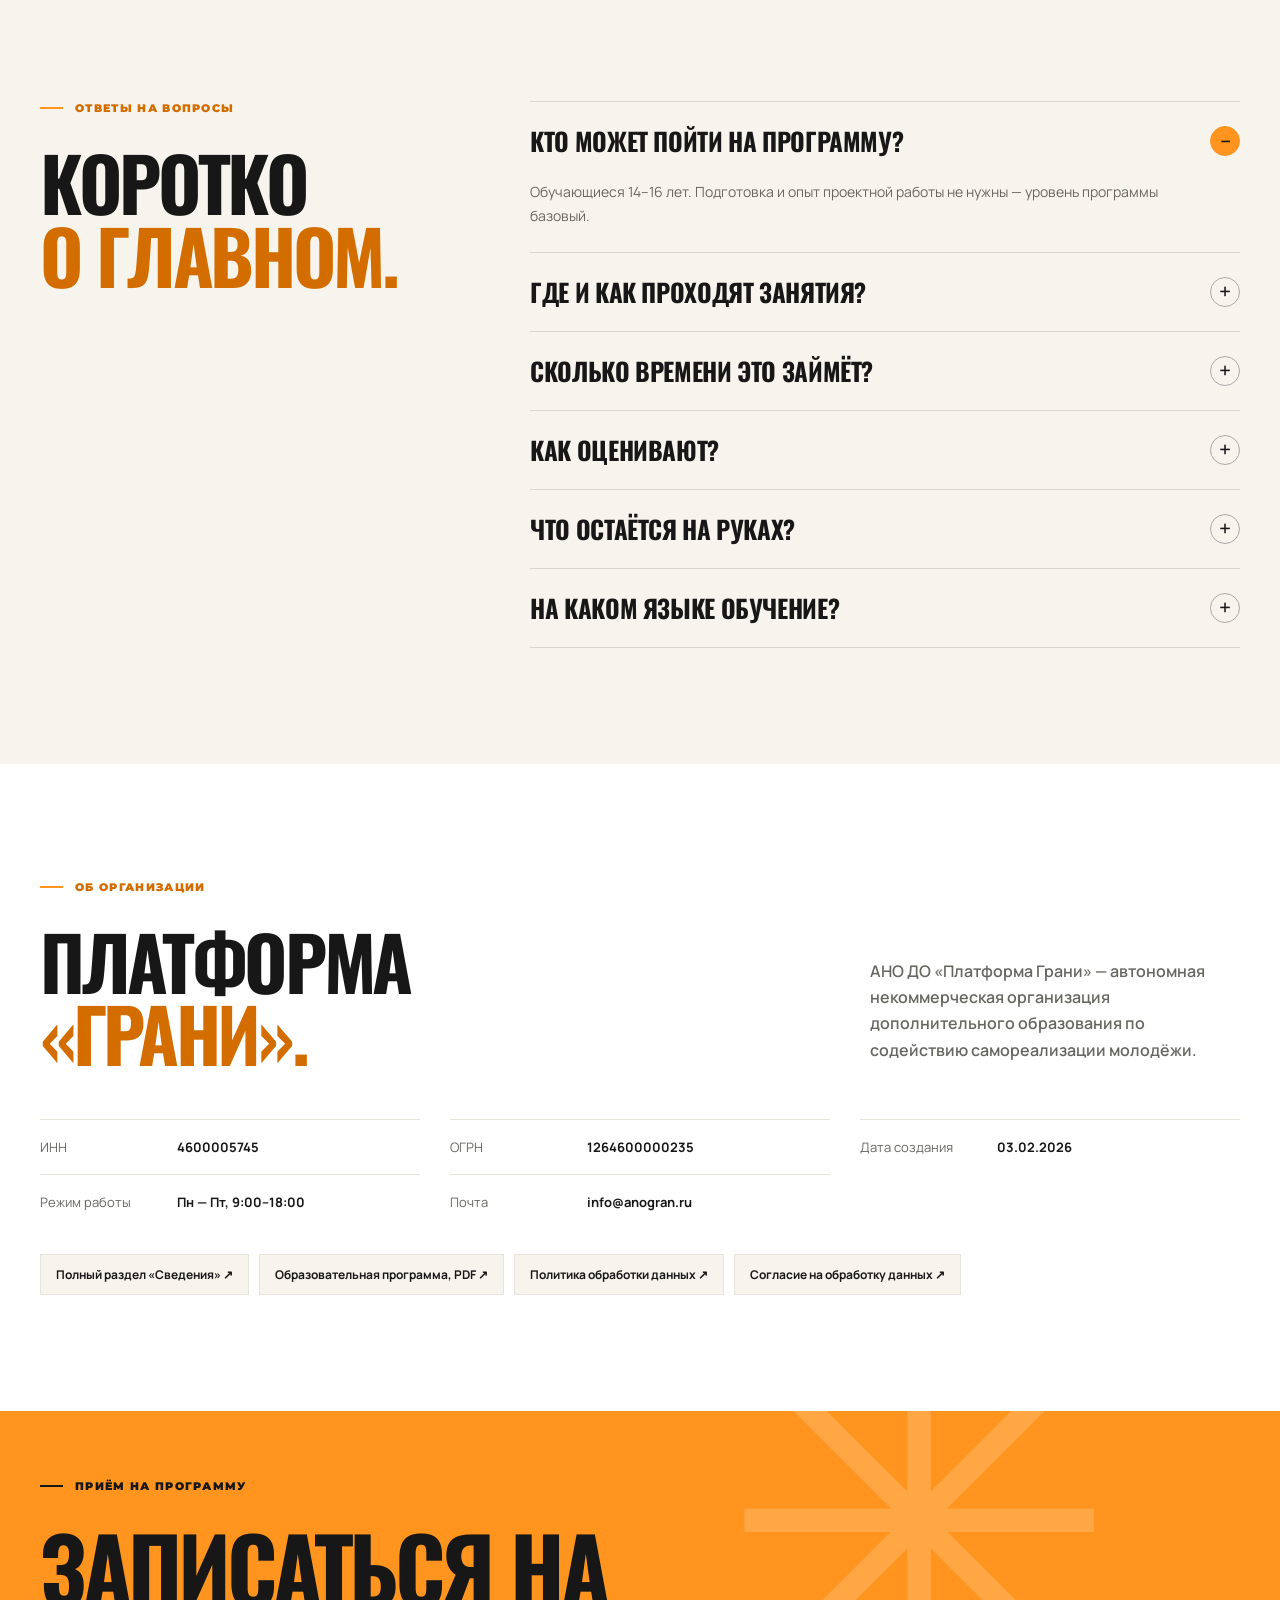
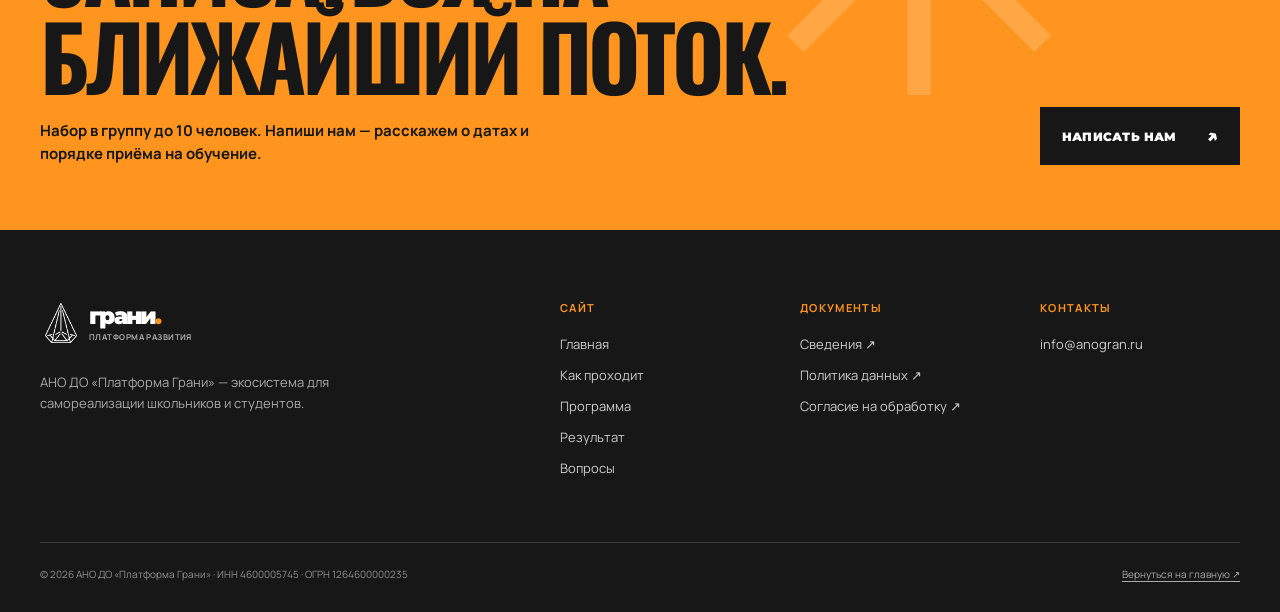
==== commit 40e76fd9: "Remove phone number from Grani site" ====
--- a/program.html
+++ b/program.html
@@ -57,10 +57,10 @@
       <details><summary>На каком языке обучение?</summary><p>На русском. Направленность программы — социально-гуманитарная.</p></details>
     </div></div></section>
 
-    <section class="section organization" id="info" aria-labelledby="info-title"><div class="shell"><div class="section-heading"><div><p class="eyebrow"><span class="eyebrow-line"></span> Об организации</p><h2 id="info-title">Платформа<br><span>«Грани».</span></h2></div><p>АНО ДО «Платформа Грани» — автономная некоммерческая организация дополнительного образования по содействию самореализации молодёжи.</p></div><dl class="organization-facts"><div><dt>ИНН</dt><dd>4600005745</dd></div><div><dt>ОГРН</dt><dd>1264600000235</dd></div><div><dt>Дата создания</dt><dd>03.02.2026</dd></div><div><dt>Режим работы</dt><dd>Пн — Пт, 9:00–18:00</dd></div><div><dt>Телефон</dt><dd><a href="tel:+79513302808">+7 951 330-28-08</a></dd></div><div><dt>Почта</dt><dd><a href="mailto:info@anogran.ru">info@anogran.ru</a></dd></div></dl><div class="organization-links"><a href="https://ano-do-self-realization.ru/%d1%81%d0%b2%d0%b5%d0%b4%d0%b5%d0%bd%d0%b8%d1%8f-%d0%be%d0%b1-%d0%be%d0%b1%d1%80%d0%b0%d0%b7%d0%be%d0%b2%d0%b0%d1%82%d0%b5%d0%bb%d1%8c%d0%bd%d0%be%d0%b9-%d0%be%d1%80%d0%b3%d0%b0%d0%bd%d0%b8%d0%b7/" target="_blank" rel="noopener noreferrer">Полный раздел «Сведения» ↗</a><a href="https://ano-do-self-realization.ru/wp-content/uploads/2026/03/Образовательная-программа.pdf" target="_blank" rel="noopener noreferrer">Образовательная программа, PDF ↗</a><a href="https://ano-do-self-realization.ru/policy/" target="_blank" rel="noopener noreferrer">Политика обработки данных ↗</a><a href="https://ano-do-self-realization.ru/soglasie/" target="_blank" rel="noopener noreferrer">Согласие на обработку данных ↗</a></div></div></section>
+    <section class="section organization" id="info" aria-labelledby="info-title"><div class="shell"><div class="section-heading"><div><p class="eyebrow"><span class="eyebrow-line"></span> Об организации</p><h2 id="info-title">Платформа<br><span>«Грани».</span></h2></div><p>АНО ДО «Платформа Грани» — автономная некоммерческая организация дополнительного образования по содействию самореализации молодёжи.</p></div><dl class="organization-facts"><div><dt>ИНН</dt><dd>4600005745</dd></div><div><dt>ОГРН</dt><dd>1264600000235</dd></div><div><dt>Дата создания</dt><dd>03.02.2026</dd></div><div><dt>Режим работы</dt><dd>Пн — Пт, 9:00–18:00</dd></div><div><dt>Почта</dt><dd><a href="mailto:info@anogran.ru">info@anogran.ru</a></dd></div></dl><div class="organization-links"><a href="https://ano-do-self-realization.ru/%d1%81%d0%b2%d0%b5%d0%b4%d0%b5%d0%bd%d0%b8%d1%8f-%d0%be%d0%b1-%d0%be%d0%b1%d1%80%d0%b0%d0%b7%d0%be%d0%b2%d0%b0%d1%82%d0%b5%d0%bb%d1%8c%d0%bd%d0%be%d0%b9-%d0%be%d1%80%d0%b3%d0%b0%d0%bd%d0%b8%d0%b7/" target="_blank" rel="noopener noreferrer">Полный раздел «Сведения» ↗</a><a href="https://ano-do-self-realization.ru/wp-content/uploads/2026/03/Образовательная-программа.pdf" target="_blank" rel="noopener noreferrer">Образовательная программа, PDF ↗</a><a href="https://ano-do-self-realization.ru/policy/" target="_blank" rel="noopener noreferrer">Политика обработки данных ↗</a><a href="https://ano-do-self-realization.ru/soglasie/" target="_blank" rel="noopener noreferrer">Согласие на обработку данных ↗</a></div></div></section>
 
-    <section class="program-apply" id="apply" aria-labelledby="apply-title"><div class="shell apply-grid"><div><p class="eyebrow"><span class="eyebrow-line"></span> Приём на программу</p><h2 id="apply-title">Записаться на<br>ближайший поток.</h2><p>Набор в группу до 10 человек. Напиши или позвони — расскажем о датах и порядке приёма на обучение.</p></div><div class="apply-actions"><a class="button button-dark" href="mailto:info@anogran.ru?subject=Запись%20на%20программу%20«Социокультурное%20проектирование»">Написать нам <span aria-hidden="true">↗</span></a><a class="apply-phone" href="tel:+79513302808">+7 951 330-28-08</a></div><span class="apply-star" aria-hidden="true">✳</span></div></section>
+    <section class="program-apply" id="apply" aria-labelledby="apply-title"><div class="shell apply-grid"><div><p class="eyebrow"><span class="eyebrow-line"></span> Приём на программу</p><h2 id="apply-title">Записаться на<br>ближайший поток.</h2><p>Набор в группу до 10 человек. Напиши нам — расскажем о датах и порядке приёма на обучение.</p></div><div class="apply-actions"><a class="button button-dark" href="mailto:info@anogran.ru?subject=Запись%20на%20программу%20«Социокультурное%20проектирование»">Написать нам <span aria-hidden="true">↗</span></a></div><span class="apply-star" aria-hidden="true">✳</span></div></section>
   </main>
-  <footer class="site-footer" id="contacts"><div class="shell footer-main"><div class="footer-brand"><a class="brand" href="index.html"><span class="brand-mark"><img src="assets/grani-mark.png" alt=""></span><span class="brand-name">грани<span class="brand-dot">.</span><small>платформа развития</small></span></a><p>АНО ДО «Платформа Грани» — экосистема для самореализации школьников и студентов.</p></div><div class="footer-column"><strong>Сайт</strong><a href="index.html">Главная</a><a href="#format">Как проходит</a><a href="#program">Программа</a><a href="#results">Результат</a><a href="#faq">Вопросы</a></div><div class="footer-column"><strong>Документы</strong><a href="https://ano-do-self-realization.ru/%d1%81%d0%b2%d0%b5%d0%b4%d0%b5%d0%bd%d0%b8%d1%8f-%d0%be%d0%b1-%d0%be%d0%b1%d1%80%d0%b0%d0%b7%d0%be%d0%b2%d0%b0%d1%82%d0%b5%d0%bb%d1%8c%d0%bd%d0%be%d0%b9-%d0%be%d1%80%d0%b3%d0%b0%d0%bd%d0%b8%d0%b7/" target="_blank" rel="noopener noreferrer">Сведения ↗</a><a href="https://ano-do-self-realization.ru/policy/" target="_blank" rel="noopener noreferrer">Политика данных ↗</a><a href="https://ano-do-self-realization.ru/soglasie/" target="_blank" rel="noopener noreferrer">Согласие на обработку ↗</a></div><div class="footer-column"><strong>Контакты</strong><a href="mailto:info@anogran.ru">info@anogran.ru</a><a href="tel:+79513302808">+7 951 330-28-08</a></div></div><div class="shell footer-bottom"><span>© 2026 АНО ДО «Платформа Грани» · ИНН 4600005745 · ОГРН 1264600000235</span><a href="index.html">Вернуться на главную ↗</a></div></footer>
+  <footer class="site-footer" id="contacts"><div class="shell footer-main"><div class="footer-brand"><a class="brand" href="index.html"><span class="brand-mark"><img src="assets/grani-mark.png" alt=""></span><span class="brand-name">грани<span class="brand-dot">.</span><small>платформа развития</small></span></a><p>АНО ДО «Платформа Грани» — экосистема для самореализации школьников и студентов.</p></div><div class="footer-column"><strong>Сайт</strong><a href="index.html">Главная</a><a href="#format">Как проходит</a><a href="#program">Программа</a><a href="#results">Результат</a><a href="#faq">Вопросы</a></div><div class="footer-column"><strong>Документы</strong><a href="https://ano-do-self-realization.ru/%d1%81%d0%b2%d0%b5%d0%b4%d0%b5%d0%bd%d0%b8%d1%8f-%d0%be%d0%b1-%d0%be%d0%b1%d1%80%d0%b0%d0%b7%d0%be%d0%b2%d0%b0%d1%82%d0%b5%d0%bb%d1%8c%d0%bd%d0%be%d0%b9-%d0%be%d1%80%d0%b3%d0%b0%d0%bd%d0%b8%d0%b7/" target="_blank" rel="noopener noreferrer">Сведения ↗</a><a href="https://ano-do-self-realization.ru/policy/" target="_blank" rel="noopener noreferrer">Политика данных ↗</a><a href="https://ano-do-self-realization.ru/soglasie/" target="_blank" rel="noopener noreferrer">Согласие на обработку ↗</a></div><div class="footer-column"><strong>Контакты</strong><a href="mailto:info@anogran.ru">info@anogran.ru</a></div></div><div class="shell footer-bottom"><span>© 2026 АНО ДО «Платформа Грани» · ИНН 4600005745 · ОГРН 1264600000235</span><a href="index.html">Вернуться на главную ↗</a></div></footer>
 </body>
 </html>
--- a/program.css
+++ b/program.css
@@ -74,8 +74,6 @@
 .program-apply p:not(.eyebrow){position:relative;z-index:1;max-width:530px;margin-top:20px;font-size:15px;font-weight:700;line-height:1.55}
 .apply-actions{position:relative;z-index:2;display:flex;flex-direction:column;align-items:stretch;gap:16px;flex:none}
 .apply-actions .button{background:var(--ink);color:#fff}.apply-actions .button:hover{background:#333}
-.apply-phone{text-align:center;font-family:var(--display);font-size:17px;font-weight:800;letter-spacing:-.04em}
-.apply-phone:hover{text-decoration:underline}
 .apply-star{position:absolute;right:10%;top:-140px;font-size:480px;line-height:1;color:rgba(255,255,255,.17);pointer-events:none}
 @media(max-width:1000px){.program-hero-grid{grid-template-columns:1fr 1fr}.program-hero h1{font-size:clamp(50px,6vw,72px)}.organization-facts{grid-template-columns:repeat(2,1fr)}}
 @media(max-width:820px){.program-hero-grid{grid-template-columns:1fr;gap:0}.program-hero-copy{padding:75px 0 0}.program-hero-art{height:360px}.program-hero-art img{width:390px}.ring-a{width:310px;height:310px}.ring-b{width:470px;height:470px}.format-grid{grid-template-columns:repeat(2,1fr)}.format-card,.format-card:nth-child(-n+2){grid-column:span 1;min-height:250px}.format-card:last-child{grid-column:span 2}.outcomes-grid{grid-template-columns:repeat(2,1fr)}.faq-grid{grid-template-columns:1fr;gap:35px}.apply-grid{display:block}.apply-actions{align-items:flex-start;margin-top:30px}.organization-facts{grid-template-columns:repeat(2,1fr)}}
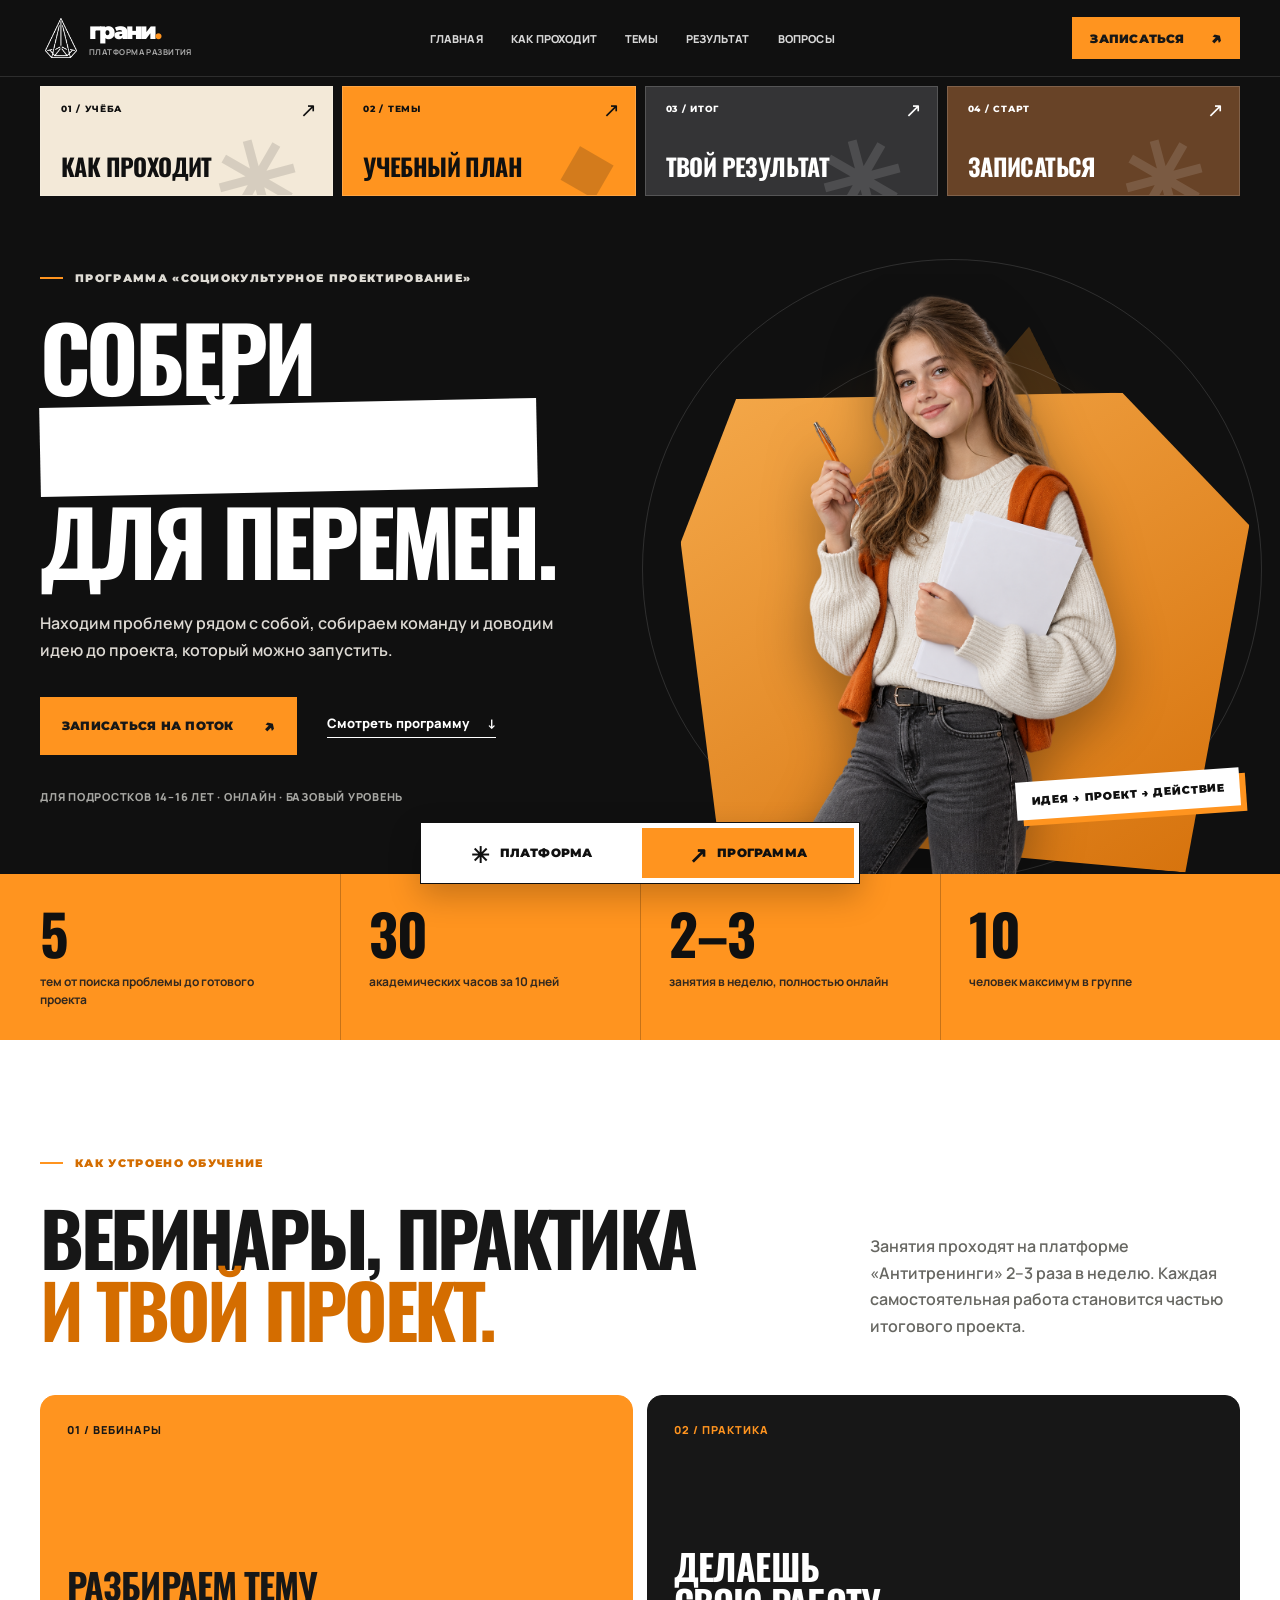
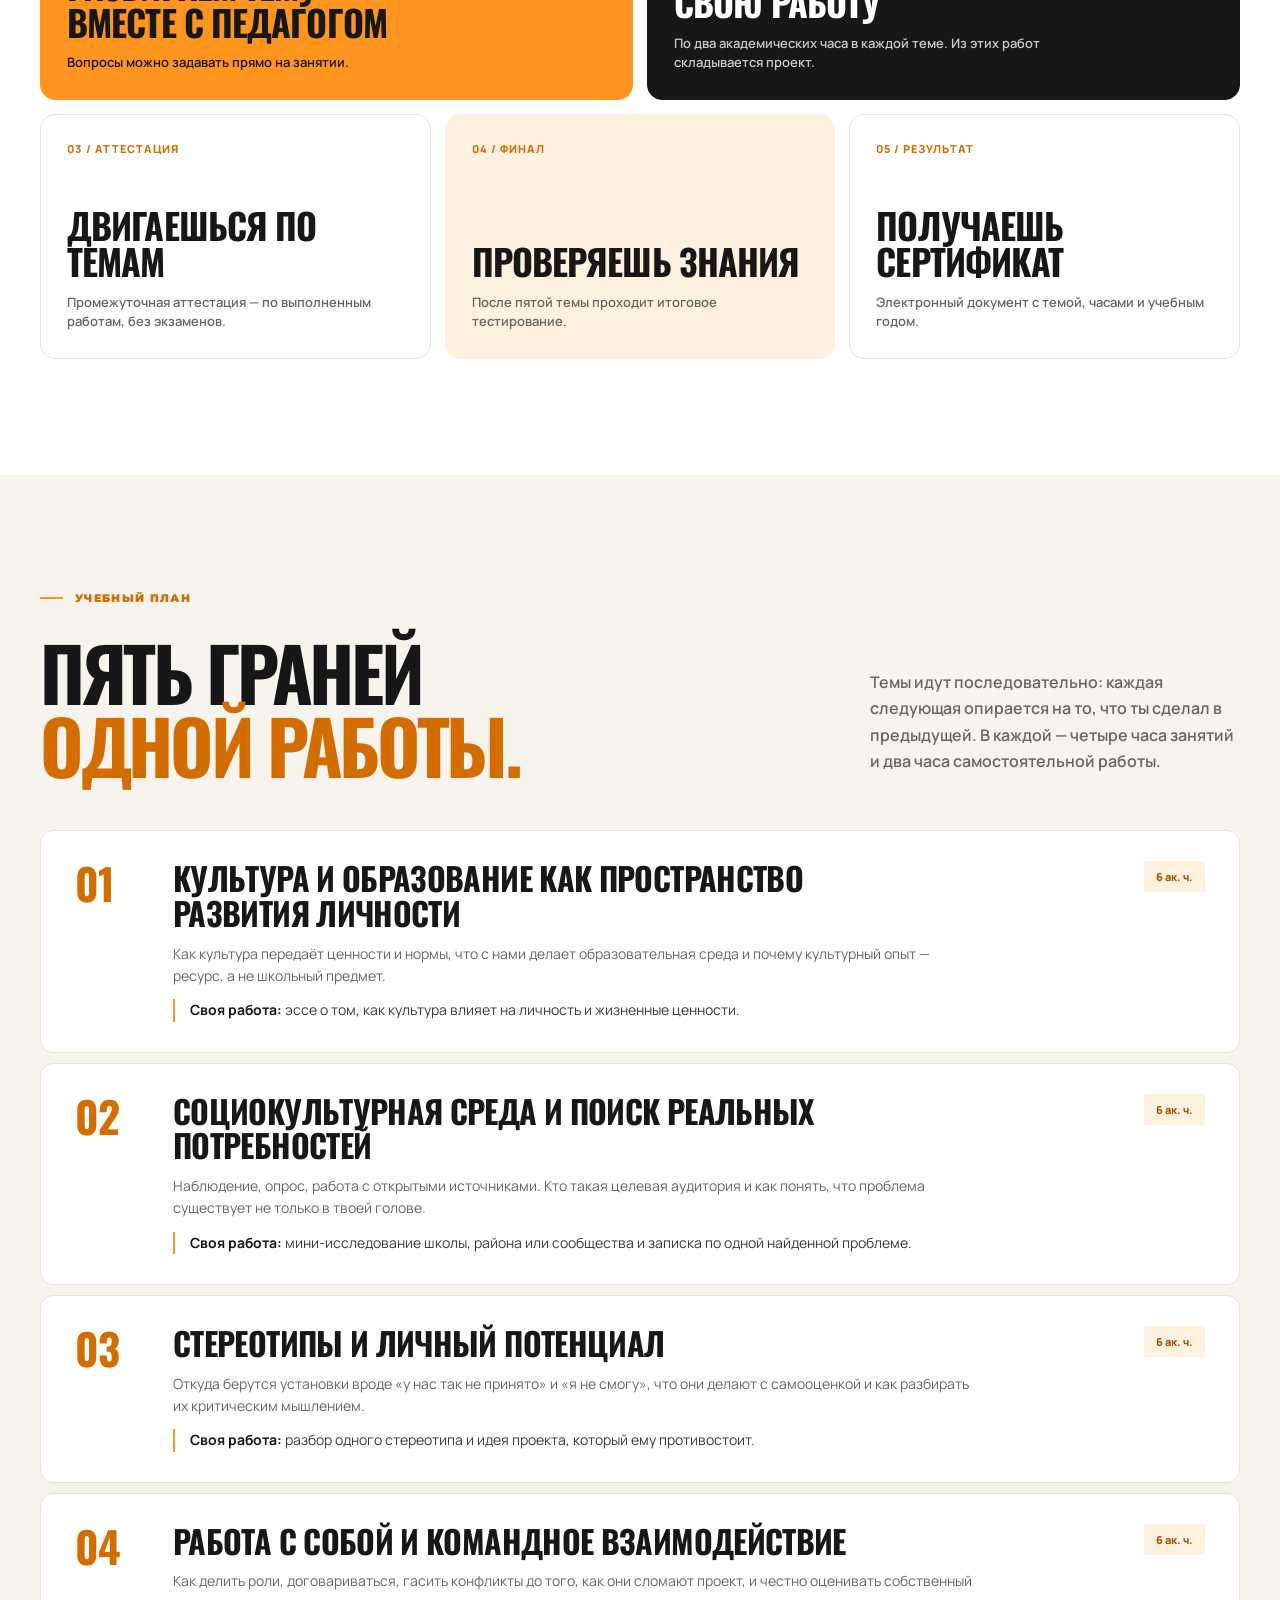
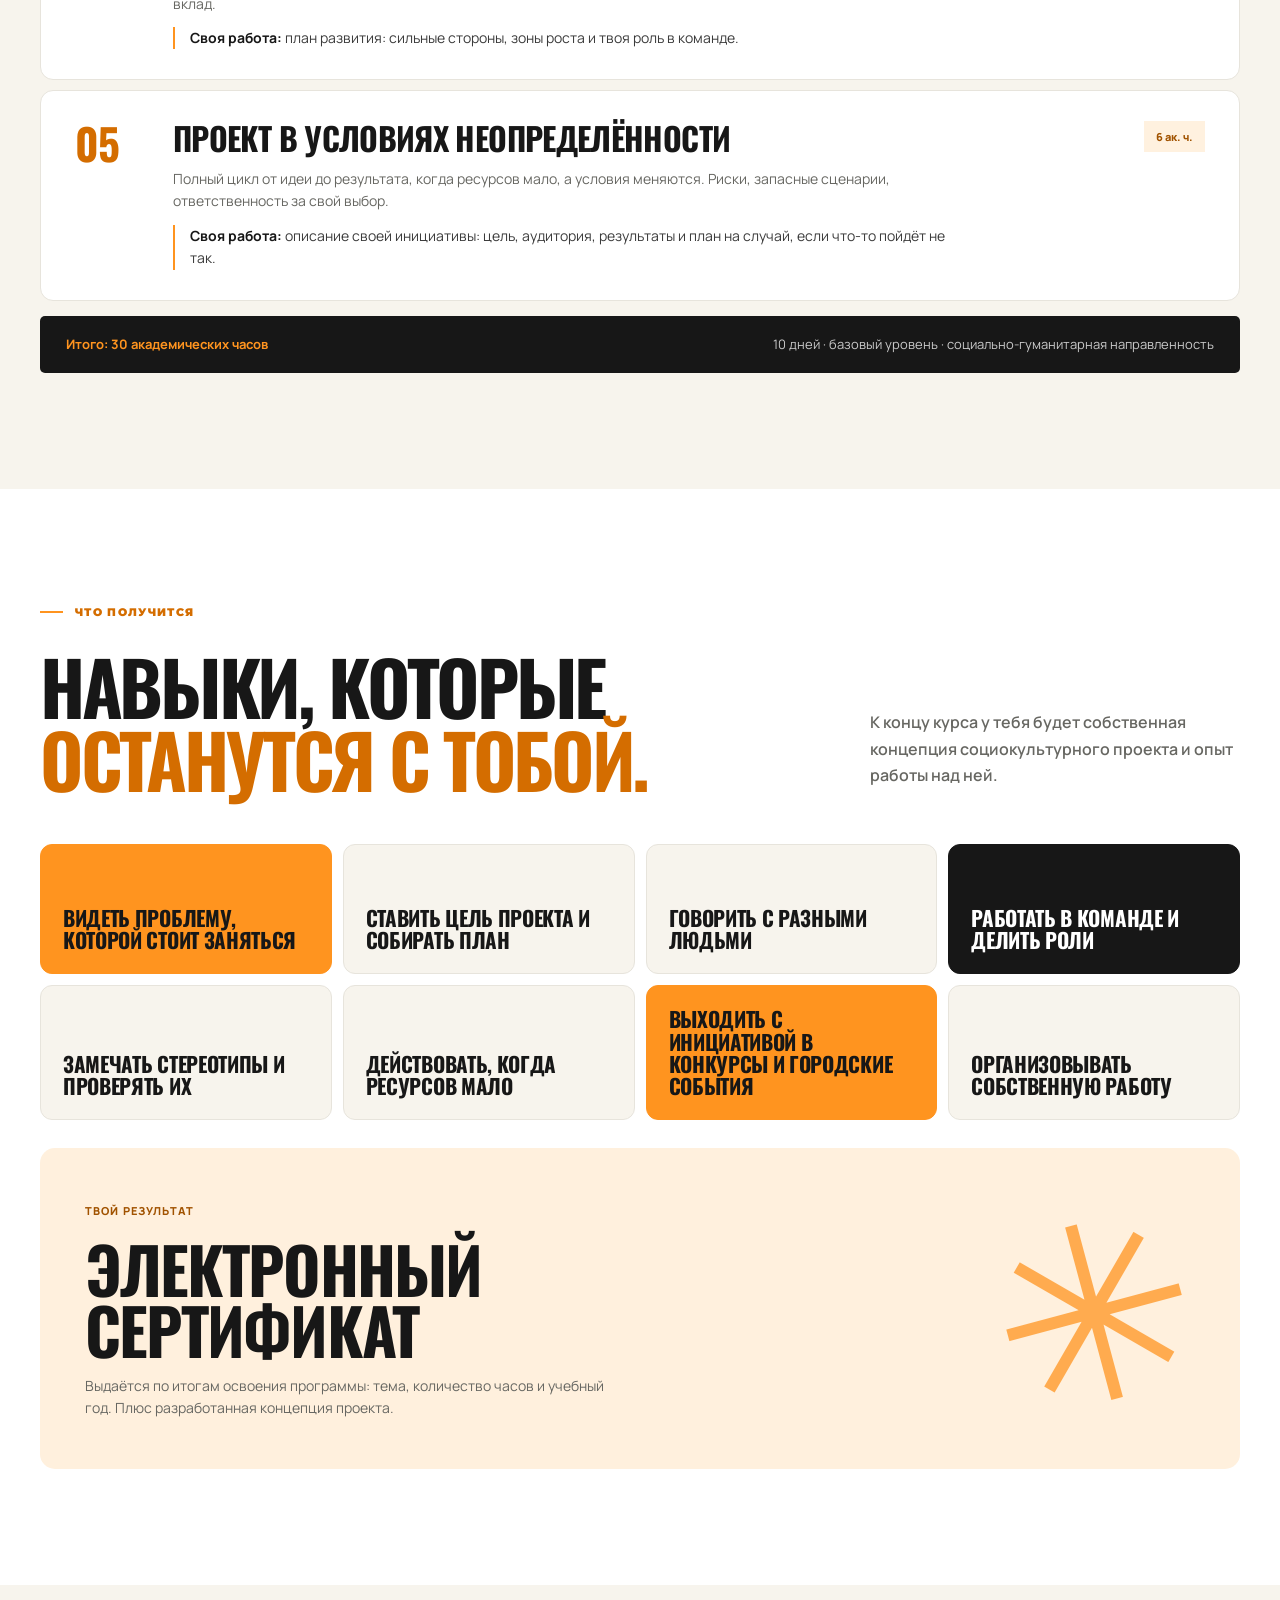
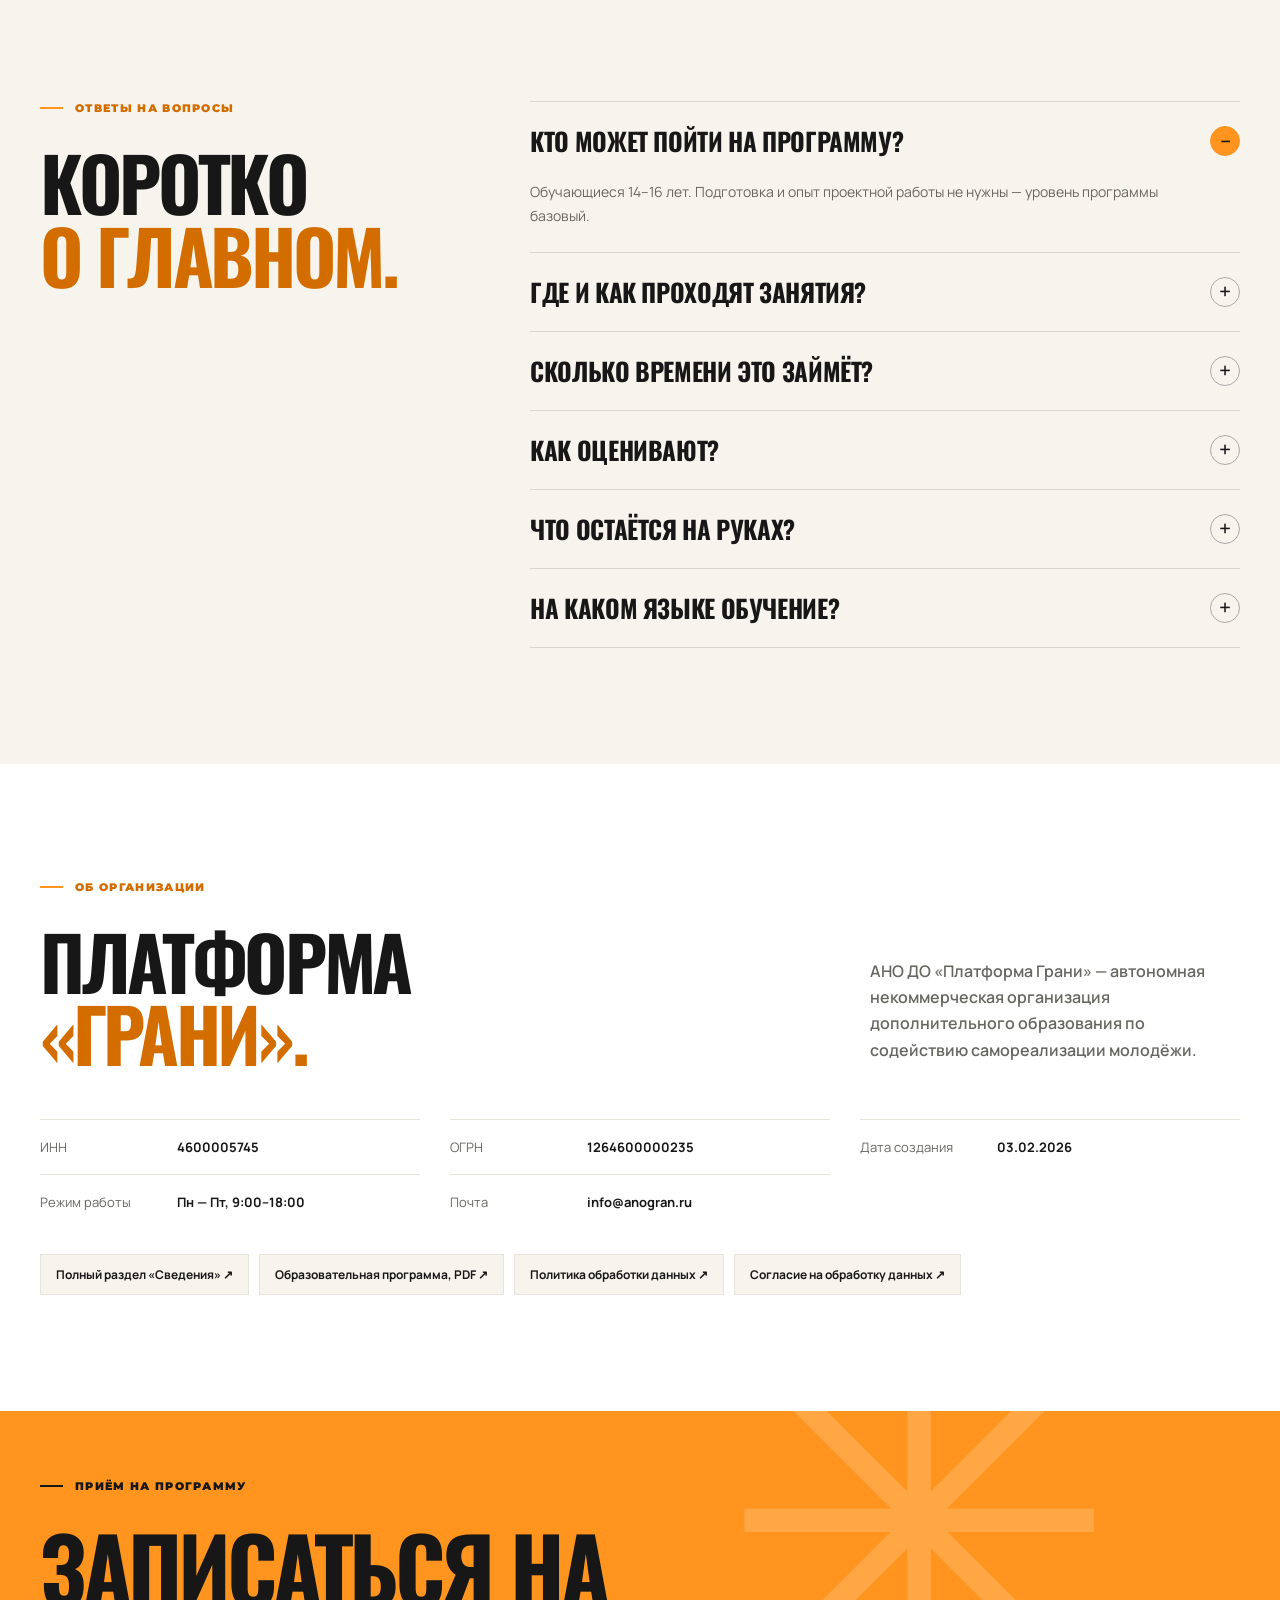
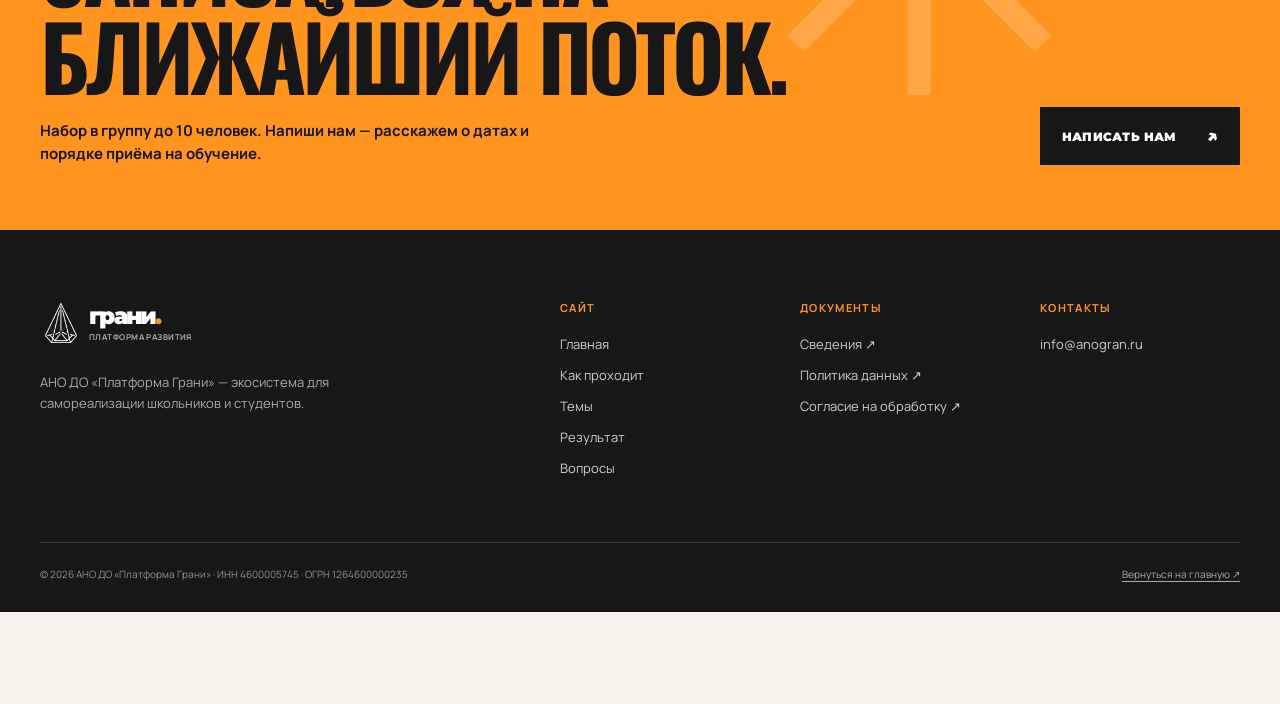
==== commit aa938597: "Move program access to bottom tabs" ====
--- a/program.html
+++ b/program.html
@@ -19,11 +19,11 @@
   <header class="site-header" id="top">
     <div class="shell header-inner">
       <a class="brand" href="index.html" aria-label="Грани — на главную"><span class="brand-mark"><img src="assets/grani-mark.png" alt=""></span><span class="brand-name">грани<span class="brand-dot">.</span><small>платформа развития</small></span></a>
-      <nav class="desktop-nav" aria-label="Основная навигация"><a href="index.html">Главная</a><a href="#format">Как проходит</a><a href="#program">Программа</a><a href="#results">Результат</a><a href="#faq">Вопросы</a></nav>
+      <nav class="desktop-nav" aria-label="Основная навигация"><a href="index.html">Главная</a><a href="#format">Как проходит</a><a href="#program">Темы</a><a href="#results">Результат</a><a href="#faq">Вопросы</a></nav>
       <a class="header-action" href="#apply">Записаться <span aria-hidden="true">↗</span></a>
       <button class="menu-toggle" type="button" aria-label="Открыть меню" aria-controls="mobile-menu" aria-expanded="false"><span></span><span></span></button>
     </div>
-    <nav class="mobile-nav" id="mobile-menu" aria-label="Мобильная навигация" hidden><a href="index.html">Главная</a><a href="#format">Как проходит</a><a href="#program">Программа</a><a href="#results">Результат</a><a href="#faq">Вопросы</a><a href="#info">Организация</a><a href="#apply">Записаться ↗</a></nav>
+    <nav class="mobile-nav" id="mobile-menu" aria-label="Мобильная навигация" hidden><a href="index.html">Главная</a><a href="#format">Как проходит</a><a href="#program">Темы</a><a href="#results">Результат</a><a href="#faq">Вопросы</a><a href="#info">Организация</a><a href="#apply">Записаться ↗</a></nav>
   </header>
 
   <main id="main">
@@ -61,6 +61,7 @@
 
     <section class="program-apply" id="apply" aria-labelledby="apply-title"><div class="shell apply-grid"><div><p class="eyebrow"><span class="eyebrow-line"></span> Приём на программу</p><h2 id="apply-title">Записаться на<br>ближайший поток.</h2><p>Набор в группу до 10 человек. Напиши нам — расскажем о датах и порядке приёма на обучение.</p></div><div class="apply-actions"><a class="button button-dark" href="mailto:info@anogran.ru?subject=Запись%20на%20программу%20«Социокультурное%20проектирование»">Написать нам <span aria-hidden="true">↗</span></a></div><span class="apply-star" aria-hidden="true">✳</span></div></section>
   </main>
-  <footer class="site-footer" id="contacts"><div class="shell footer-main"><div class="footer-brand"><a class="brand" href="index.html"><span class="brand-mark"><img src="assets/grani-mark.png" alt=""></span><span class="brand-name">грани<span class="brand-dot">.</span><small>платформа развития</small></span></a><p>АНО ДО «Платформа Грани» — экосистема для самореализации школьников и студентов.</p></div><div class="footer-column"><strong>Сайт</strong><a href="index.html">Главная</a><a href="#format">Как проходит</a><a href="#program">Программа</a><a href="#results">Результат</a><a href="#faq">Вопросы</a></div><div class="footer-column"><strong>Документы</strong><a href="https://ano-do-self-realization.ru/%d1%81%d0%b2%d0%b5%d0%b4%d0%b5%d0%bd%d0%b8%d1%8f-%d0%be%d0%b1-%d0%be%d0%b1%d1%80%d0%b0%d0%b7%d0%be%d0%b2%d0%b0%d1%82%d0%b5%d0%bb%d1%8c%d0%bd%d0%be%d0%b9-%d0%be%d1%80%d0%b3%d0%b0%d0%bd%d0%b8%d0%b7/" target="_blank" rel="noopener noreferrer">Сведения ↗</a><a href="https://ano-do-self-realization.ru/policy/" target="_blank" rel="noopener noreferrer">Политика данных ↗</a><a href="https://ano-do-self-realization.ru/soglasie/" target="_blank" rel="noopener noreferrer">Согласие на обработку ↗</a></div><div class="footer-column"><strong>Контакты</strong><a href="mailto:info@anogran.ru">info@anogran.ru</a></div></div><div class="shell footer-bottom"><span>© 2026 АНО ДО «Платформа Грани» · ИНН 4600005745 · ОГРН 1264600000235</span><a href="index.html">Вернуться на главную ↗</a></div></footer>
+  <footer class="site-footer" id="contacts"><div class="shell footer-main"><div class="footer-brand"><a class="brand" href="index.html"><span class="brand-mark"><img src="assets/grani-mark.png" alt=""></span><span class="brand-name">грани<span class="brand-dot">.</span><small>платформа развития</small></span></a><p>АНО ДО «Платформа Грани» — экосистема для самореализации школьников и студентов.</p></div><div class="footer-column"><strong>Сайт</strong><a href="index.html">Главная</a><a href="#format">Как проходит</a><a href="#program">Темы</a><a href="#results">Результат</a><a href="#faq">Вопросы</a></div><div class="footer-column"><strong>Документы</strong><a href="https://ano-do-self-realization.ru/%d1%81%d0%b2%d0%b5%d0%b4%d0%b5%d0%bd%d0%b8%d1%8f-%d0%be%d0%b1-%d0%be%d0%b1%d1%80%d0%b0%d0%b7%d0%be%d0%b2%d0%b0%d1%82%d0%b5%d0%bb%d1%8c%d0%bd%d0%be%d0%b9-%d0%be%d1%80%d0%b3%d0%b0%d0%bd%d0%b8%d0%b7/" target="_blank" rel="noopener noreferrer">Сведения ↗</a><a href="https://ano-do-self-realization.ru/policy/" target="_blank" rel="noopener noreferrer">Политика данных ↗</a><a href="https://ano-do-self-realization.ru/soglasie/" target="_blank" rel="noopener noreferrer">Согласие на обработку ↗</a></div><div class="footer-column"><strong>Контакты</strong><a href="mailto:info@anogran.ru">info@anogran.ru</a></div></div><div class="shell footer-bottom"><span>© 2026 АНО ДО «Платформа Грани» · ИНН 4600005745 · ОГРН 1264600000235</span><a href="index.html">Вернуться на главную ↗</a></div></footer>
+  <nav class="bottom-tabs" aria-label="Разделы сайта"><a href="index.html"><span aria-hidden="true">✳</span>Платформа</a><a href="program.html" aria-current="page"><span aria-hidden="true">↗</span>Программа</a></nav>
 </body>
 </html>
--- a/styles.css
+++ b/styles.css
@@ -27,26 +27,4 @@
 @media(max-width:600px){.shell{width:min(100% - 36px,1360px)}.mobile-nav{padding-inline:18px}.hero-copy{padding:62px 0 10px}.eyebrow{font-size:9px;letter-spacing:.1em;margin-bottom:22px}.hero h1{font-size:clamp(48px,11vw,70px)}.hero-lead{font-size:14px;margin-top:23px}.hero-actions{gap:22px;margin-top:28px}.button{width:100%;justify-content:space-between}.hero-art{height:295px}.art-prism{width:330px}.art-orbit-one{width:250px;height:250px}.art-orbit-two{width:370px;height:370px}.art-note{font-size:8px;padding:8px}.art-note-top{right:2%;top:10%}.art-note-bottom{left:2%;bottom:8%}.art-spark{font-size:46px}.hero-bottom{font-size:8px}.intro-grid{grid-template-columns:1fr;gap:0;padding:27px 0}.intro-title{font-size:20px;margin-bottom:8px}.intro-step{border-left:0;border-top:1px solid rgba(255,255,255,.14);display:flex;gap:20px;align-items:center;padding:13px 0}.intro-step span{margin:0}.intro-step p{max-width:none;font-size:12px}.section{padding:72px 0}.section-heading{display:block;margin-bottom:34px}.section-heading>p{margin-top:20px;font-size:14px}h2{font-size:clamp(37px,9vw,50px)}.directions-grid{grid-template-columns:1fr;gap:10px}.direction-card,.direction-card-feature,.direction-card:last-child{grid-column:span 1;min-height:300px;padding:22px}.direction-card-feature{min-height:360px}.direction-card h3{font-size:31px}.card-symbol{font-size:60px}.how-grid{gap:38px}.how-item{grid-template-columns:32px 1fr 16px;gap:10px;padding:23px 0}.how-item h3{font-size:17px}.how-item p{font-size:12px}.about-visual{height:310px}.about-visual img{width:275px}.about-copy h2{font-size:38px}.about-copy>p:not(.eyebrow){font-size:14px}.about-values{gap:10px}.about-values strong{font-size:13px}.about-values span{font-size:10px}.team-group summary{grid-template-columns:37px 1fr 32px;min-height:76px}.team-group summary strong{font-size:17px}.details-icon{width:29px;height:29px;font-size:18px}.people-grid{grid-template-columns:1fr;padding-left:0}.person{min-height:80px}.cta-inner{min-height:410px;display:block;padding-top:60px;padding-bottom:50px}.cta h2{font-size:45px}.cta p:last-child{font-size:14px}.cta .button{margin-top:36px}.cta-star{font-size:350px;right:-80px;top:-100px}.footer-main{grid-template-columns:1fr 1fr;gap:38px 18px;padding:54px 0}.footer-brand{grid-column:1/-1}.footer-bottom{display:block}.footer-bottom a{display:block;margin-top:14px}}
 @media(prefers-reduced-motion:reduce){html{scroll-behavior:auto}.art-prism{animation:none}*,*::before,*::after{transition-duration:.01ms!important}}
 
-/* Featured learning program connects the platform overview to the course page. */
-.featured-program{padding:104px 0;background:#fff}
-.featured-grid{display:grid;grid-template-columns:1fr 1fr;gap:9%;align-items:center}
-.featured-copy .eyebrow{color:var(--orange-deep)}
-.featured-copy h2{max-width:650px}
-.featured-copy>p:not(.eyebrow){max-width:570px;margin:27px 0 34px;color:var(--muted);font-size:16px;line-height:1.7}
-.featured-copy .button{width:max-content}
-.featured-panel{min-height:430px;padding:28px;position:relative;overflow:hidden;display:flex;flex-direction:column;justify-content:space-between;background:var(--ink);color:#fff;border-radius:8px}
-.featured-panel-top,.featured-facts{display:flex;align-items:center;justify-content:space-between;position:relative;z-index:2}
-.featured-panel-top{font-size:11px;letter-spacing:.1em;text-transform:uppercase;font-weight:800}
-.featured-panel-top span:last-child{font-size:32px;color:var(--orange);line-height:1}
-.featured-panel-art{position:absolute;inset:16% 10% 19%;display:grid;place-items:center;transform:rotate(-19deg)}
-.featured-panel-art span{position:absolute;width:48%;aspect-ratio:1;background:var(--orange);clip-path:polygon(50% 0,100% 50%,50% 100%,0 50%);filter:drop-shadow(0 10px 30px rgba(255,143,15,.2))}
-.featured-panel-art span:nth-child(1){transform:translate(-42%,-12%) rotate(15deg);opacity:.4}
-.featured-panel-art span:nth-child(2){transform:translate(10%,14%) rotate(-25deg);opacity:.72}
-.featured-panel-art span:nth-child(3){transform:translate(-15%,-2%) rotate(5deg);border:2px solid #fff;background:transparent;width:54%;opacity:.8}
-.featured-facts{align-items:start;gap:14px;padding-top:18px;border-top:1px solid rgba(255,255,255,.22)}
-.featured-facts div{display:flex;flex-direction:column;gap:6px;min-width:0}
-.featured-facts strong{font-family:var(--display);font-size:36px;line-height:1;letter-spacing:-.06em;color:var(--orange)}
-.featured-facts span{font-size:11px;color:#c8c8c8;line-height:1.4}
 @media(max-width:950px){.desktop-nav,.header-action{display:none}.menu-toggle{display:flex}.header-inner{justify-content:space-between}}
-@media(max-width:820px){.featured-program{padding:84px 0}.featured-grid{grid-template-columns:1fr;gap:38px}.featured-panel{min-height:360px}}
-@media(max-width:600px){.featured-program{padding:70px 0}.featured-copy>p:not(.eyebrow){font-size:14px;margin:20px 0 26px}.featured-copy .button{width:100%}.featured-panel{min-height:325px;padding:22px}.featured-facts strong{font-size:28px}.featured-facts span{font-size:9px}}
--- a/campaign.css
+++ b/campaign.css
@@ -1,6 +1,6 @@
 /* 2026 campaign direction: energetic learning-school typography in Grani colors. */
 :root{--display:'Oswald','Arial Narrow',Arial,sans-serif;--black:#101010;--orange:#ff941f;--orange-deep:#d46d00;--cream:#f7f4ed}
-body{background:var(--cream)}
+body{background:var(--cream);padding-bottom:92px}
 .brand-name{font-family:'Montserrat',Arial,sans-serif}
 .site-header{background:var(--black)}
 .header-inner{height:76px}
@@ -12,6 +12,13 @@
 h2{font-size:clamp(54px,5.8vw,86px);font-weight:700;line-height:.98;letter-spacing:-.045em;text-transform:uppercase}
 .section-heading>p{font-weight:600}
 .section{padding:116px 0}
+
+/* One persistent place to switch between the platform and its program. */
+.bottom-tabs{position:fixed;z-index:100;left:50%;bottom:16px;transform:translateX(-50%);display:grid;grid-template-columns:1fr 1fr;gap:4px;width:min(440px,calc(100% - 32px));padding:5px;background:#fff;border:1px solid var(--black);box-shadow:0 12px 32px rgba(0,0,0,.22)}
+.bottom-tabs a{display:flex;align-items:center;justify-content:center;gap:10px;min-height:50px;padding:9px 16px;font:900 12px/1 'Montserrat',Arial,sans-serif;letter-spacing:.02em;text-transform:uppercase;color:var(--black);transition:background .2s}
+.bottom-tabs a:hover{background:var(--cream)}
+.bottom-tabs a[aria-current=page],.bottom-tabs a[aria-current=page]:hover{background:var(--orange)}
+.bottom-tabs span{font:700 22px/1 var(--display)}
 
 /* Short, colorful routes borrow the quick-scanning feel of education sites. */
 .jump-rail{background:var(--black);padding:9px 0 20px;color:#fff}
@@ -72,11 +79,6 @@
 .direction-card::after{position:absolute;right:18px;top:28px;font:700 100px/.8 var(--display);opacity:.09;pointer-events:none}
 .direction-card:nth-child(1)::after{content:'01'}.direction-card:nth-child(2)::after{content:'02'}.direction-card:nth-child(3)::after{content:'03'}.direction-card:nth-child(4)::after{content:'04'}.direction-card:nth-child(5)::after{content:'05'}
 .direction-card .card-top{font-family:'Montserrat',Arial,sans-serif}
-.featured-program{background:#f1e7d9;padding:110px 0}
-.featured-copy h2{font-size:clamp(58px,5.3vw,80px)}
-.featured-panel{border-radius:16px;transform:rotate(1deg);box-shadow:13px 13px 0 var(--orange)}
-.featured-panel-top{font-family:'Montserrat',Arial,sans-serif}
-.featured-facts strong{font-size:50px;letter-spacing:-.02em}
 .how{background:#fff}
 .how-item h3{font:700 26px/1.05 var(--display);text-transform:uppercase;letter-spacing:-.02em}
 .about{background:#171717}
@@ -140,6 +142,9 @@
   .hero-art .art-orbit-two{width:500px;height:500px}
 }
 @media(max-width:600px){
+  body{padding-bottom:calc(75px + env(safe-area-inset-bottom))}
+  .bottom-tabs{bottom:0;width:100%;gap:0;padding:5px 10px calc(5px + env(safe-area-inset-bottom));border:0;border-top:1px solid var(--black);box-shadow:0 -8px 24px rgba(0,0,0,.16)}
+  .bottom-tabs a{min-height:54px;font-size:11px}
   h2{font-size:clamp(48px,13vw,67px)}
   .section{padding:76px 0}
   .jump-rail a{flex-basis:190px;min-height:90px;padding:13px}
@@ -161,9 +166,6 @@
   .intro-title{font-size:27px}
   .intro-step span{font-size:25px}
   .direction-card h3{font-size:39px}
-  .featured-program{padding:80px 0}
-  .featured-copy h2{font-size:clamp(50px,12vw,66px)}
-  .featured-panel{transform:none;box-shadow:8px 8px 0 var(--orange)}
   .how-item h3{font-size:23px}
   .team-group summary strong{font-size:22px}
   .cta h2,.program-apply h2{font-size:clamp(56px,13vw,70px)}
@@ -176,3 +178,4 @@
   .faq-list summary{font-size:20px}
 }
 @media(prefers-reduced-motion:reduce){.jump-rail a{transition:none}}
+@media print{body{padding-bottom:0}.bottom-tabs{display:none}}
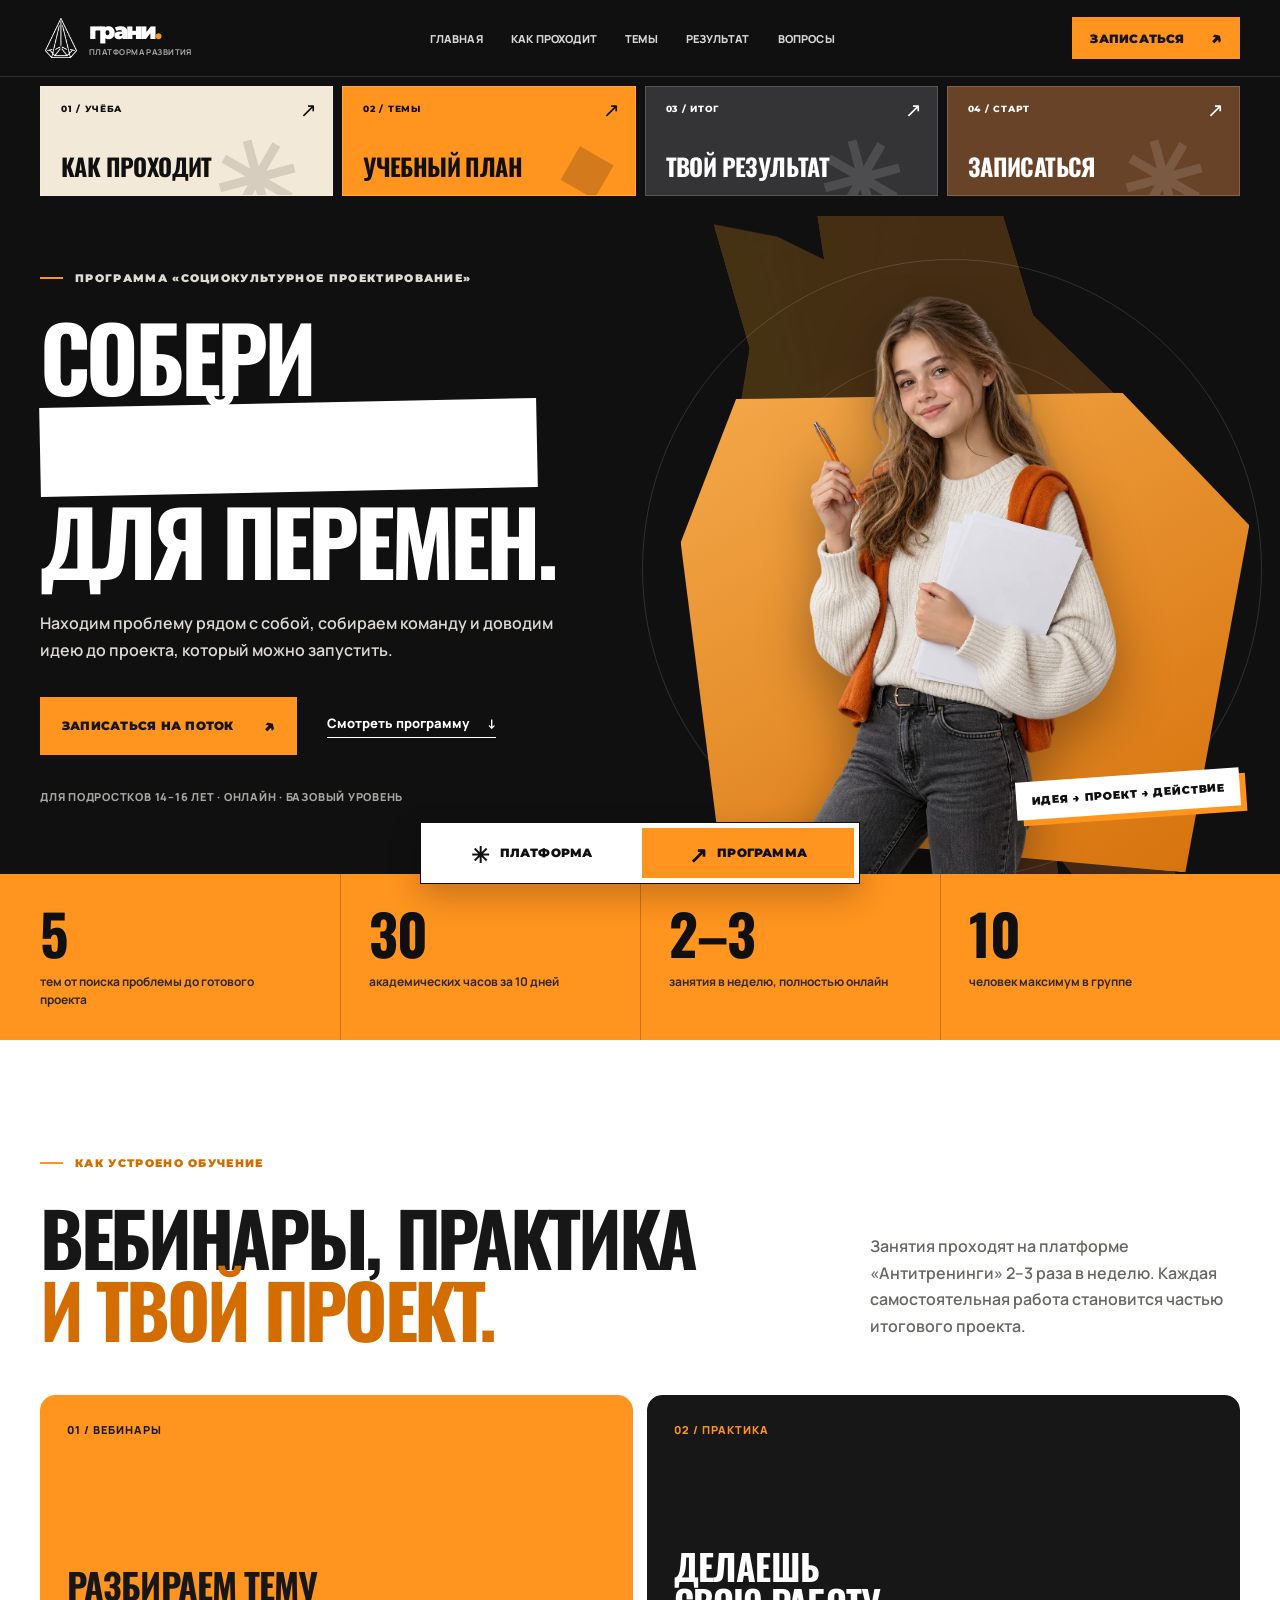
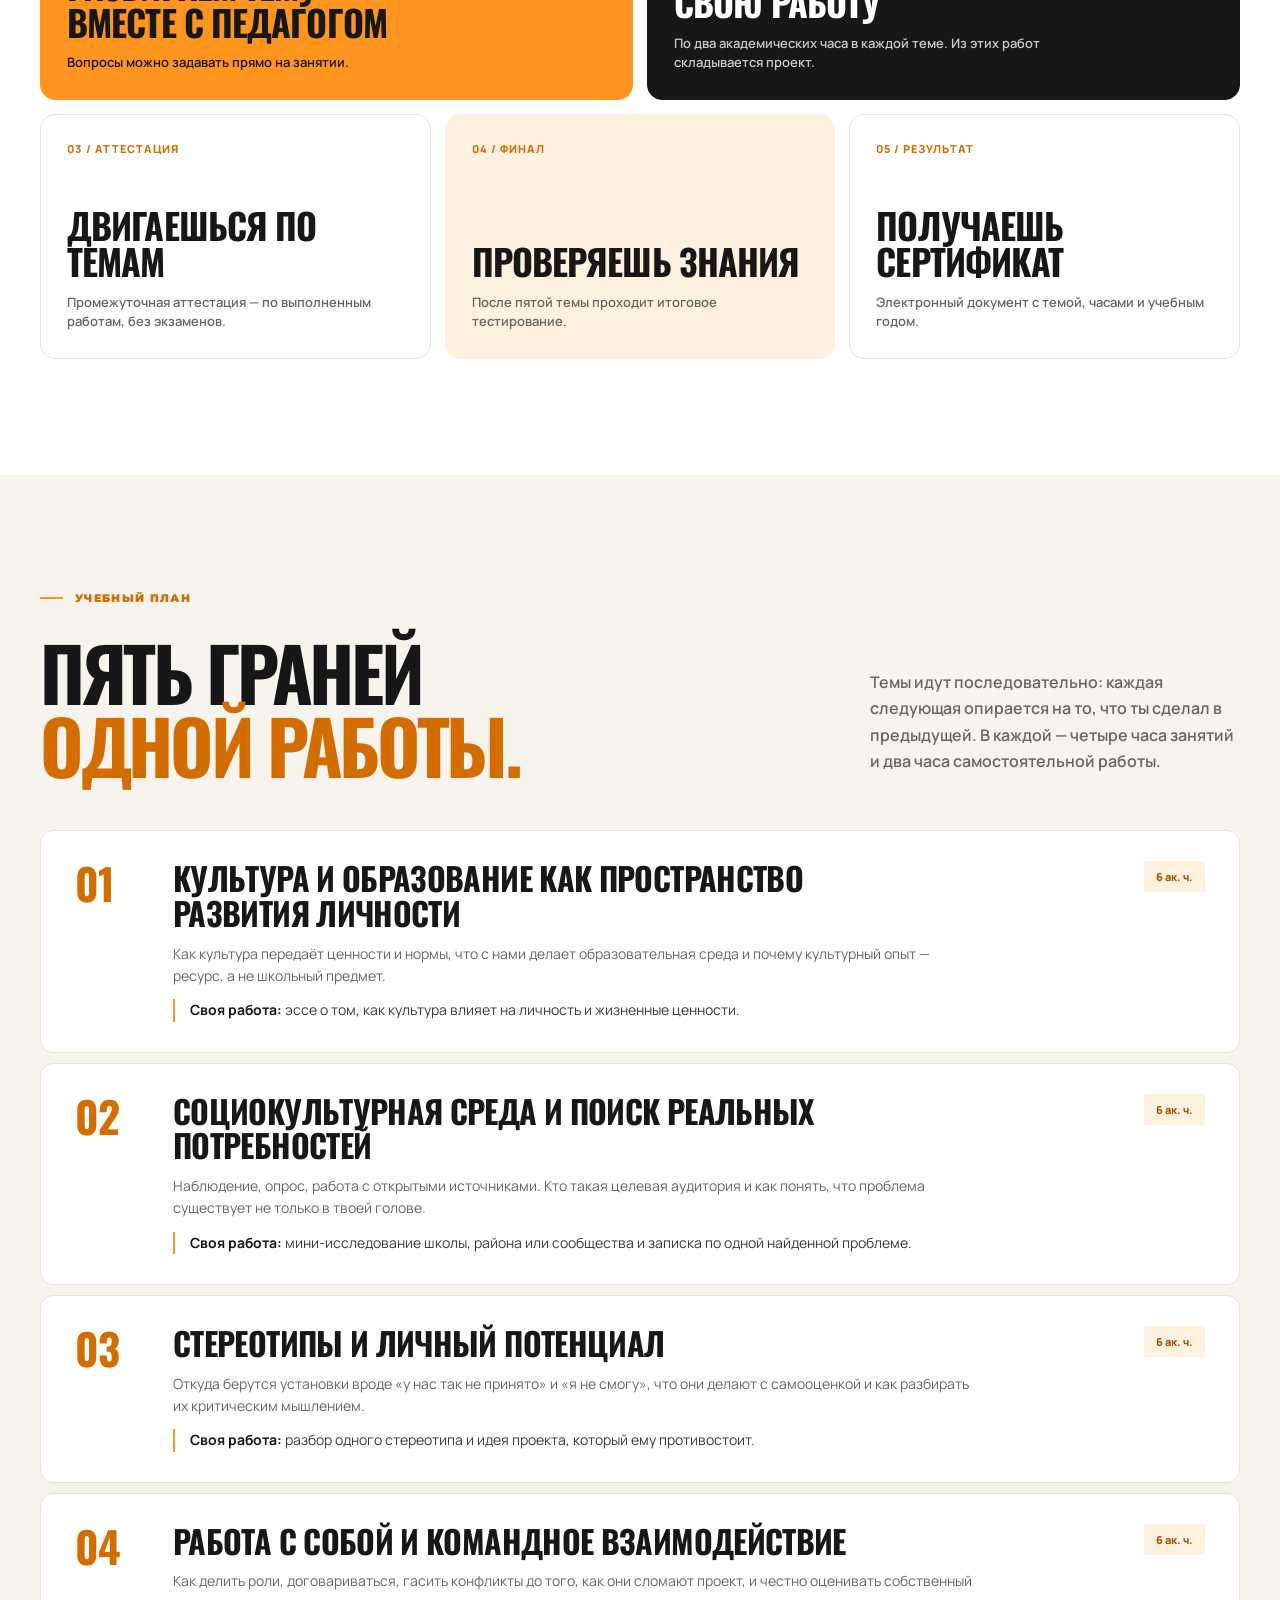
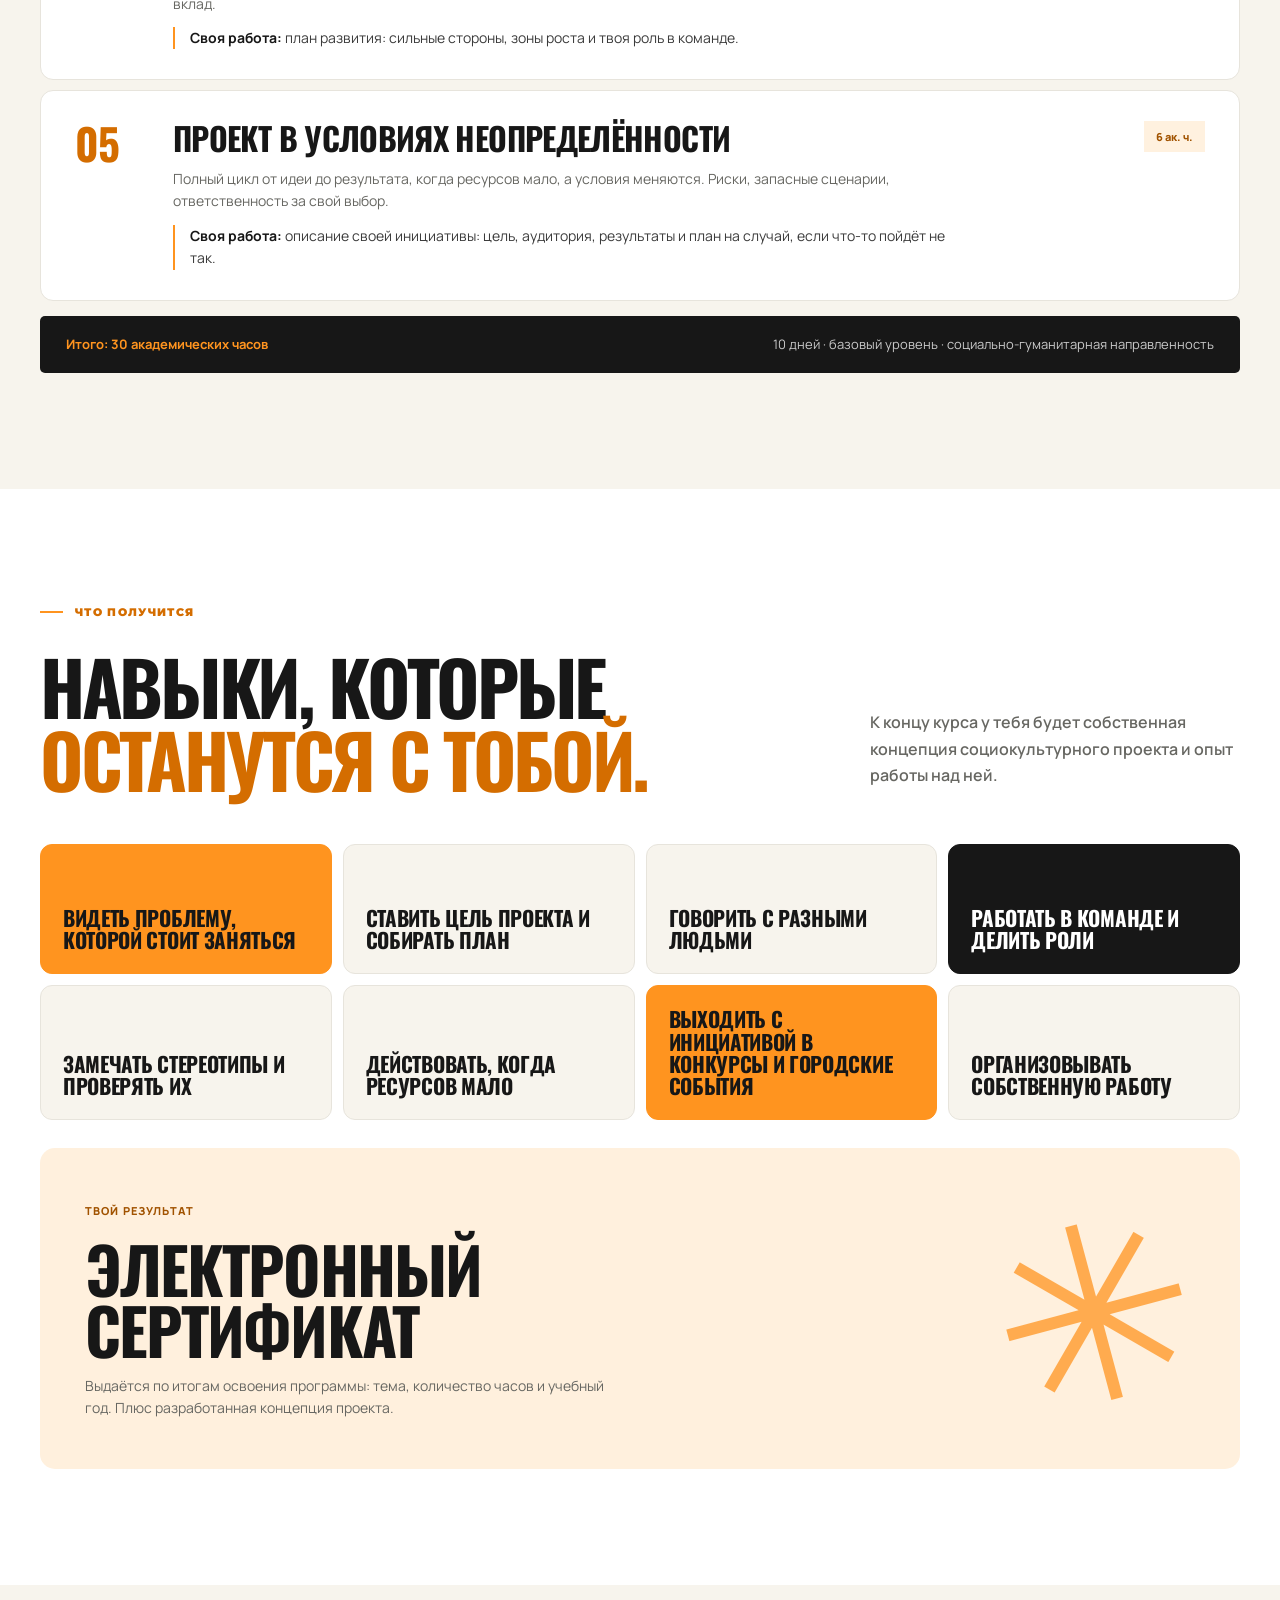
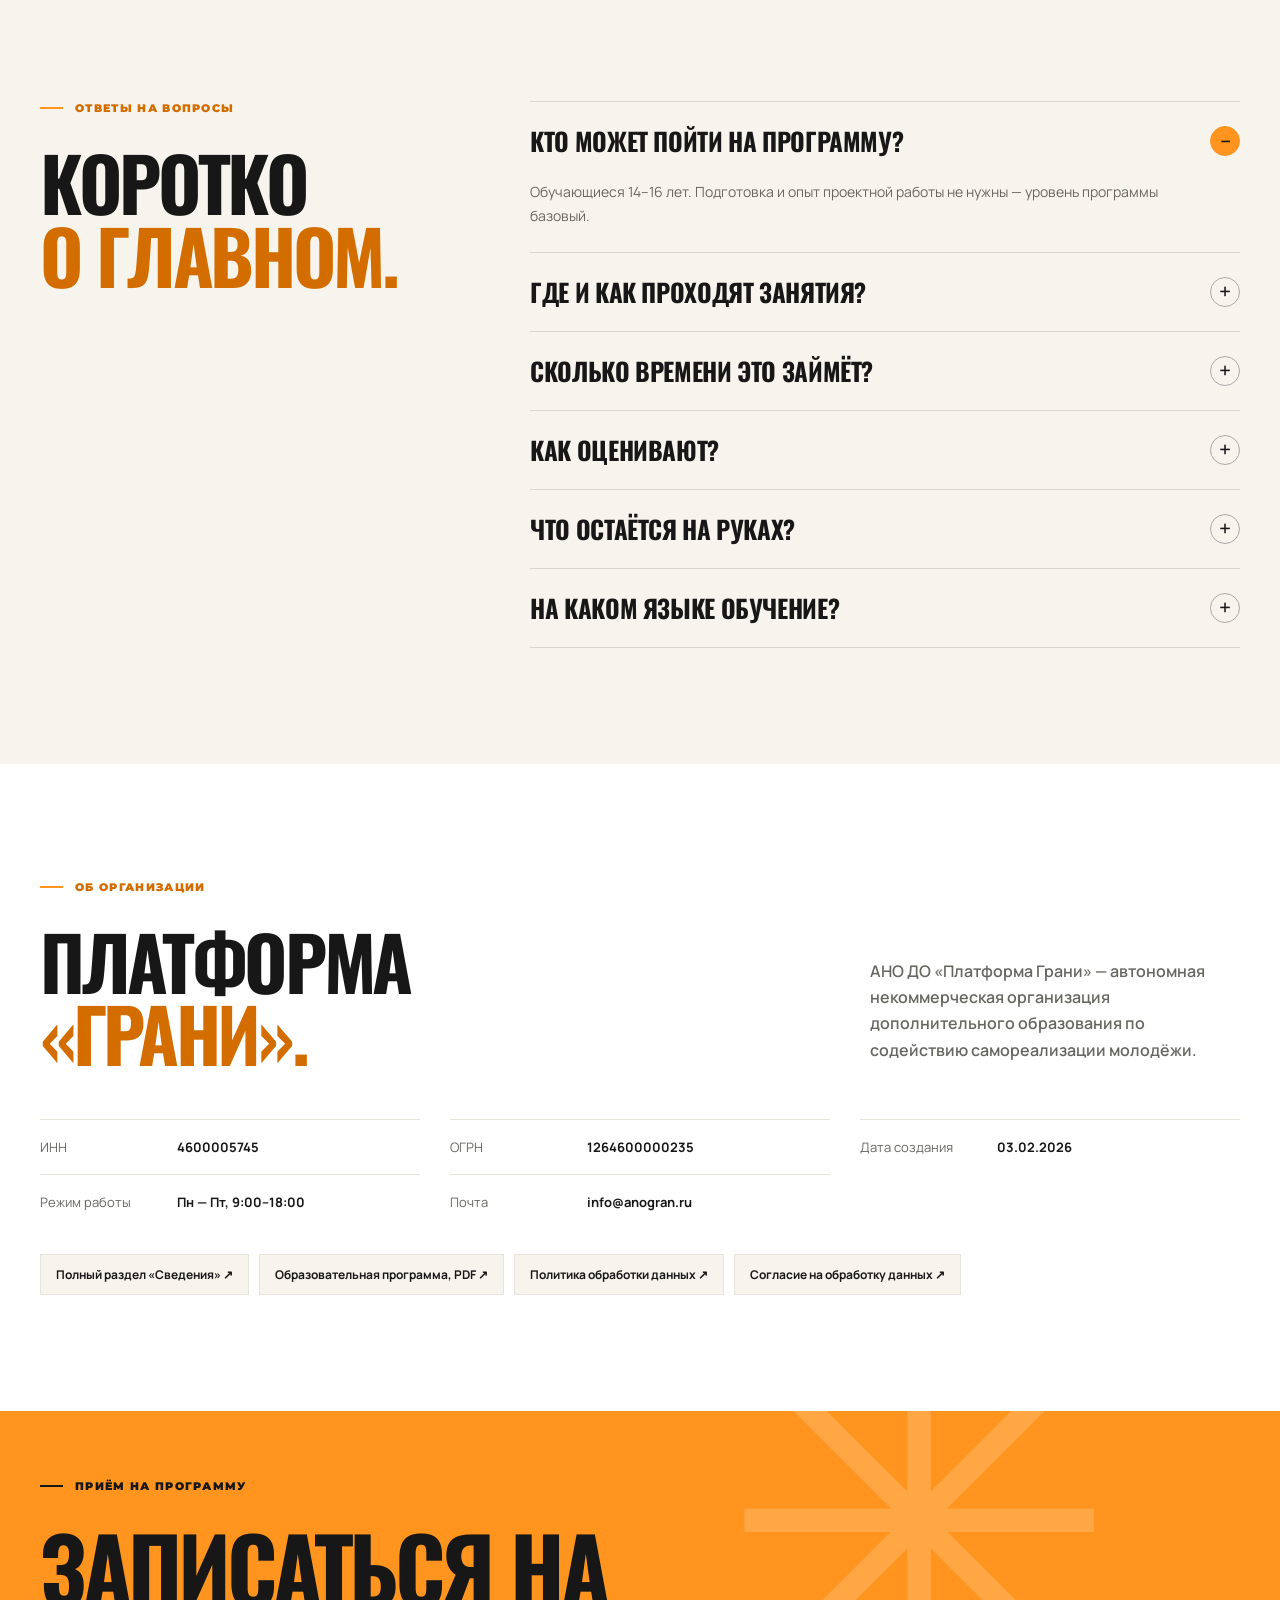
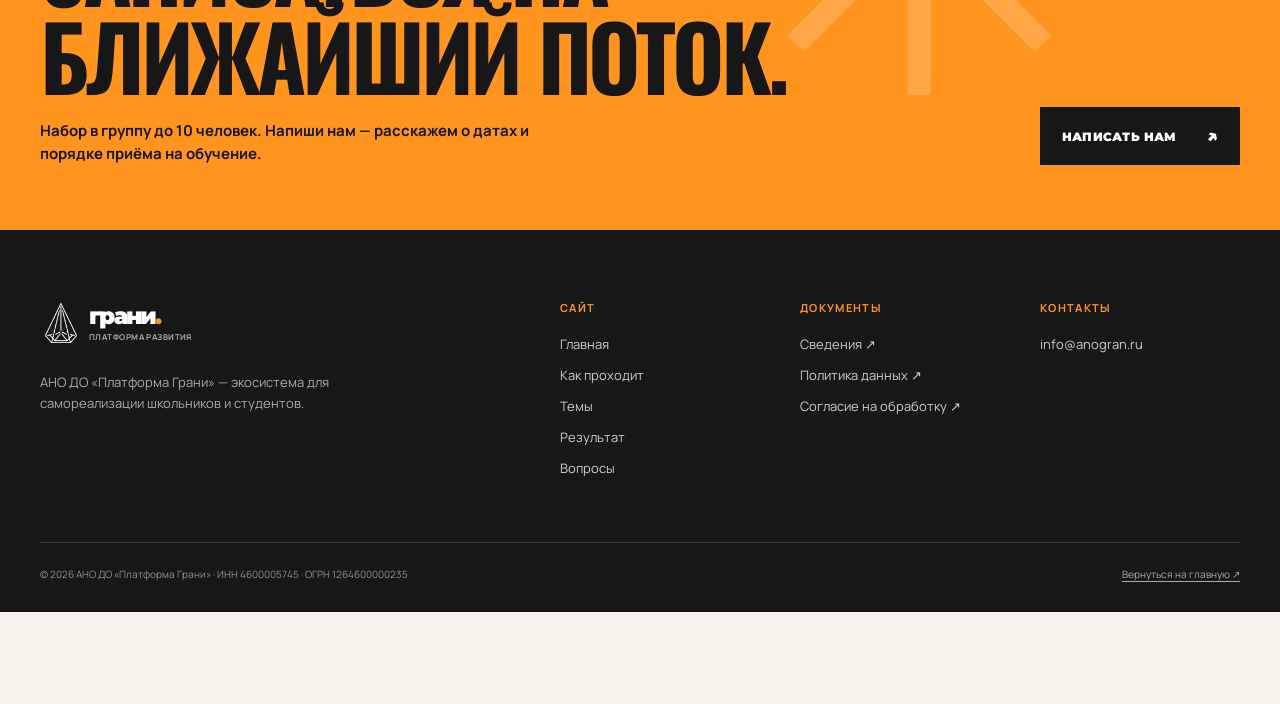
==== commit 91402086: "Optimize responsive layout and image delivery" ====
--- a/program.html
+++ b/program.html
@@ -2,13 +2,14 @@
 <html lang="ru">
 <head>
   <meta charset="utf-8">
-  <meta name="viewport" content="width=device-width, initial-scale=1">
+  <meta name="viewport" content="width=device-width, initial-scale=1, viewport-fit=cover">
   <meta name="theme-color" content="#171717">
   <meta name="description" content="«Социокультурное проектирование» — онлайн-программа Платформы «Грани» для подростков 14–16 лет: пять тем, практика и собственный проект.">
   <title>Социокультурное проектирование — Платформа «Грани»</title>
   <link rel="preconnect" href="https://fonts.googleapis.com">
   <link rel="preconnect" href="https://fonts.gstatic.com" crossorigin>
-  <link href="https://fonts.googleapis.com/css2?family=Manrope:wght@400;500;600;700;800&family=Montserrat:wght@500;600;700;800;900&family=Oswald:wght@500;600;700&display=swap" rel="stylesheet">
+  <link href="https://fonts.googleapis.com/css2?family=Manrope:wght@400;500;600;700;800&amp;family=Montserrat:wght@700;800;900&amp;family=Oswald:wght@700&amp;display=swap" rel="stylesheet">
+  <link rel="preload" as="image" href="assets/program-student.webp" type="image/webp">
   <link rel="stylesheet" href="styles.css">
   <link rel="stylesheet" href="program.css">
   <link rel="stylesheet" href="campaign.css">
@@ -18,7 +19,7 @@
   <a class="skip-link" href="#main">Перейти к содержанию</a>
   <header class="site-header" id="top">
     <div class="shell header-inner">
-      <a class="brand" href="index.html" aria-label="Грани — на главную"><span class="brand-mark"><img src="assets/grani-mark.png" alt=""></span><span class="brand-name">грани<span class="brand-dot">.</span><small>платформа развития</small></span></a>
+      <a class="brand" href="index.html" aria-label="Грани — на главную"><span class="brand-mark"><img src="assets/grani-mark.png" width="442" height="557" alt=""></span><span class="brand-name">грани<span class="brand-dot">.</span><small>платформа развития</small></span></a>
       <nav class="desktop-nav" aria-label="Основная навигация"><a href="index.html">Главная</a><a href="#format">Как проходит</a><a href="#program">Темы</a><a href="#results">Результат</a><a href="#faq">Вопросы</a></nav>
       <a class="header-action" href="#apply">Записаться <span aria-hidden="true">↗</span></a>
       <button class="menu-toggle" type="button" aria-label="Открыть меню" aria-controls="mobile-menu" aria-expanded="false"><span></span><span></span></button>
@@ -31,7 +32,7 @@
     <section class="program-hero" aria-labelledby="program-title">
       <div class="shell program-hero-grid">
         <div class="program-hero-copy"><p class="eyebrow"><span class="eyebrow-line"></span> Программа «Социокультурное проектирование»</p><h1 id="program-title"><span class="hero-line">Собери</span><span class="hero-line hero-line-box">свой проект</span><span class="hero-line">для перемен.</span></h1><p>Находим проблему рядом с собой, собираем команду и доводим идею до проекта, который можно запустить.</p><div class="program-hero-actions"><a class="button button-orange" href="#apply">Записаться на поток <span aria-hidden="true">↗</span></a><a class="text-link" href="#program">Смотреть программу <span aria-hidden="true">↓</span></a></div><p class="program-hero-note">Для подростков 14–16 лет · Онлайн · Базовый уровень</p></div>
-        <div class="program-hero-art" aria-hidden="true"><span class="program-ring ring-a"></span><span class="program-ring ring-b"></span><img class="program-prism" src="assets/brand-prism.png" alt=""><div class="program-photo-frame"><img class="program-photo" src="assets/program-student.png" alt=""></div><span class="program-art-label">идея → проект → действие</span></div>
+        <div class="program-hero-art" aria-hidden="true"><span class="program-ring ring-a"></span><span class="program-ring ring-b"></span><img class="program-prism" src="assets/brand-prism.webp" width="1170" height="1200" decoding="async" alt=""><div class="program-photo-frame"><img class="program-photo" src="assets/program-student.webp" width="1024" height="1536" decoding="async" fetchpriority="high" alt=""></div><span class="program-art-label">идея → проект → действие</span></div>
       </div>
     </section>
     <section class="program-stats" aria-label="О программе в цифрах"><div class="shell program-stats-grid"><div><strong>5</strong><span>тем от поиска проблемы до готового проекта</span></div><div><strong>30</strong><span>академических часов за 10 дней</span></div><div><strong>2–3</strong><span>занятия в неделю, полностью онлайн</span></div><div><strong>10</strong><span>человек максимум в группе</span></div></div></section>
@@ -61,7 +62,7 @@
 
     <section class="program-apply" id="apply" aria-labelledby="apply-title"><div class="shell apply-grid"><div><p class="eyebrow"><span class="eyebrow-line"></span> Приём на программу</p><h2 id="apply-title">Записаться на<br>ближайший поток.</h2><p>Набор в группу до 10 человек. Напиши нам — расскажем о датах и порядке приёма на обучение.</p></div><div class="apply-actions"><a class="button button-dark" href="mailto:info@anogran.ru?subject=Запись%20на%20программу%20«Социокультурное%20проектирование»">Написать нам <span aria-hidden="true">↗</span></a></div><span class="apply-star" aria-hidden="true">✳</span></div></section>
   </main>
-  <footer class="site-footer" id="contacts"><div class="shell footer-main"><div class="footer-brand"><a class="brand" href="index.html"><span class="brand-mark"><img src="assets/grani-mark.png" alt=""></span><span class="brand-name">грани<span class="brand-dot">.</span><small>платформа развития</small></span></a><p>АНО ДО «Платформа Грани» — экосистема для самореализации школьников и студентов.</p></div><div class="footer-column"><strong>Сайт</strong><a href="index.html">Главная</a><a href="#format">Как проходит</a><a href="#program">Темы</a><a href="#results">Результат</a><a href="#faq">Вопросы</a></div><div class="footer-column"><strong>Документы</strong><a href="https://ano-do-self-realization.ru/%d1%81%d0%b2%d0%b5%d0%b4%d0%b5%d0%bd%d0%b8%d1%8f-%d0%be%d0%b1-%d0%be%d0%b1%d1%80%d0%b0%d0%b7%d0%be%d0%b2%d0%b0%d1%82%d0%b5%d0%bb%d1%8c%d0%bd%d0%be%d0%b9-%d0%be%d1%80%d0%b3%d0%b0%d0%bd%d0%b8%d0%b7/" target="_blank" rel="noopener noreferrer">Сведения ↗</a><a href="https://ano-do-self-realization.ru/policy/" target="_blank" rel="noopener noreferrer">Политика данных ↗</a><a href="https://ano-do-self-realization.ru/soglasie/" target="_blank" rel="noopener noreferrer">Согласие на обработку ↗</a></div><div class="footer-column"><strong>Контакты</strong><a href="mailto:info@anogran.ru">info@anogran.ru</a></div></div><div class="shell footer-bottom"><span>© 2026 АНО ДО «Платформа Грани» · ИНН 4600005745 · ОГРН 1264600000235</span><a href="index.html">Вернуться на главную ↗</a></div></footer>
+  <footer class="site-footer" id="contacts"><div class="shell footer-main"><div class="footer-brand"><a class="brand" href="index.html"><span class="brand-mark"><img src="assets/grani-mark.png" width="442" height="557" alt=""></span><span class="brand-name">грани<span class="brand-dot">.</span><small>платформа развития</small></span></a><p>АНО ДО «Платформа Грани» — экосистема для самореализации школьников и студентов.</p></div><div class="footer-column"><strong>Сайт</strong><a href="index.html">Главная</a><a href="#format">Как проходит</a><a href="#program">Темы</a><a href="#results">Результат</a><a href="#faq">Вопросы</a></div><div class="footer-column"><strong>Документы</strong><a href="https://ano-do-self-realization.ru/%d1%81%d0%b2%d0%b5%d0%b4%d0%b5%d0%bd%d0%b8%d1%8f-%d0%be%d0%b1-%d0%be%d0%b1%d1%80%d0%b0%d0%b7%d0%be%d0%b2%d0%b0%d1%82%d0%b5%d0%bb%d1%8c%d0%bd%d0%be%d0%b9-%d0%be%d1%80%d0%b3%d0%b0%d0%bd%d0%b8%d0%b7/" target="_blank" rel="noopener noreferrer">Сведения ↗</a><a href="https://ano-do-self-realization.ru/policy/" target="_blank" rel="noopener noreferrer">Политика данных ↗</a><a href="https://ano-do-self-realization.ru/soglasie/" target="_blank" rel="noopener noreferrer">Согласие на обработку ↗</a></div><div class="footer-column"><strong>Контакты</strong><a href="mailto:info@anogran.ru">info@anogran.ru</a></div></div><div class="shell footer-bottom"><span>© 2026 АНО ДО «Платформа Грани» · ИНН 4600005745 · ОГРН 1264600000235</span><a href="index.html">Вернуться на главную ↗</a></div></footer>
   <nav class="bottom-tabs" aria-label="Разделы сайта"><a href="index.html"><span aria-hidden="true">✳</span>Платформа</a><a href="program.html" aria-current="page"><span aria-hidden="true">↗</span>Программа</a></nav>
 </body>
 </html>
--- a/campaign.css
+++ b/campaign.css
@@ -1,5 +1,6 @@
 /* 2026 campaign direction: energetic learning-school typography in Grani colors. */
 :root{--display:'Oswald','Arial Narrow',Arial,sans-serif;--black:#101010;--orange:#ff941f;--orange-deep:#d46d00;--cream:#f7f4ed}
+html{scroll-padding-bottom:90px}
 body{background:var(--cream);padding-bottom:92px}
 .brand-name{font-family:'Montserrat',Arial,sans-serif}
 .site-header{background:var(--black)}
@@ -177,5 +178,12 @@
   .certificate h3{font-size:42px}
   .faq-list summary{font-size:20px}
 }
+@media(max-width:360px){
+  .shell{width:calc(100% - 28px)}
+  .hero h1,.program-hero h1{font-size:clamp(43px,13.5vw,50px)}
+  .jump-rail a{flex-basis:172px}
+  .bottom-tabs a{gap:6px;padding-inline:8px;font-size:10px}
+  .program-hero-note{letter-spacing:0}
+}
 @media(prefers-reduced-motion:reduce){.jump-rail a{transition:none}}
 @media print{body{padding-bottom:0}.bottom-tabs{display:none}}
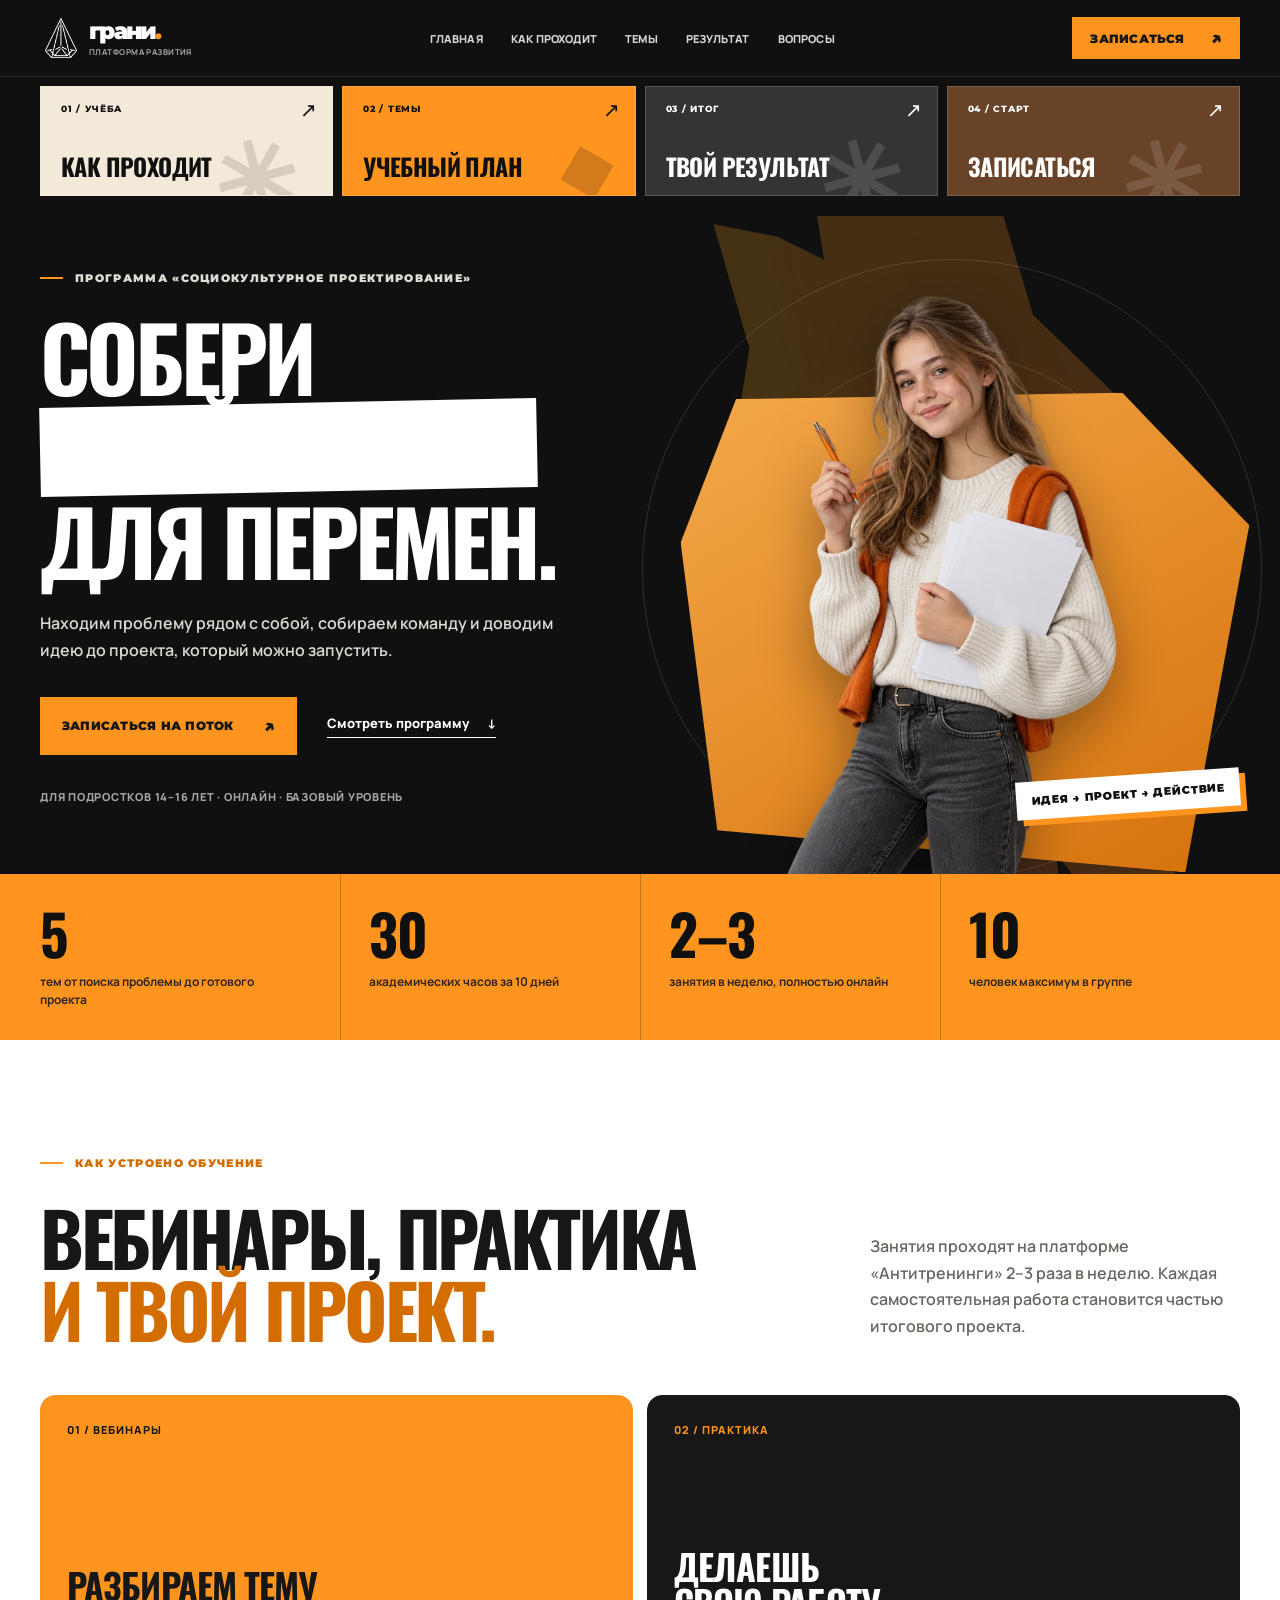
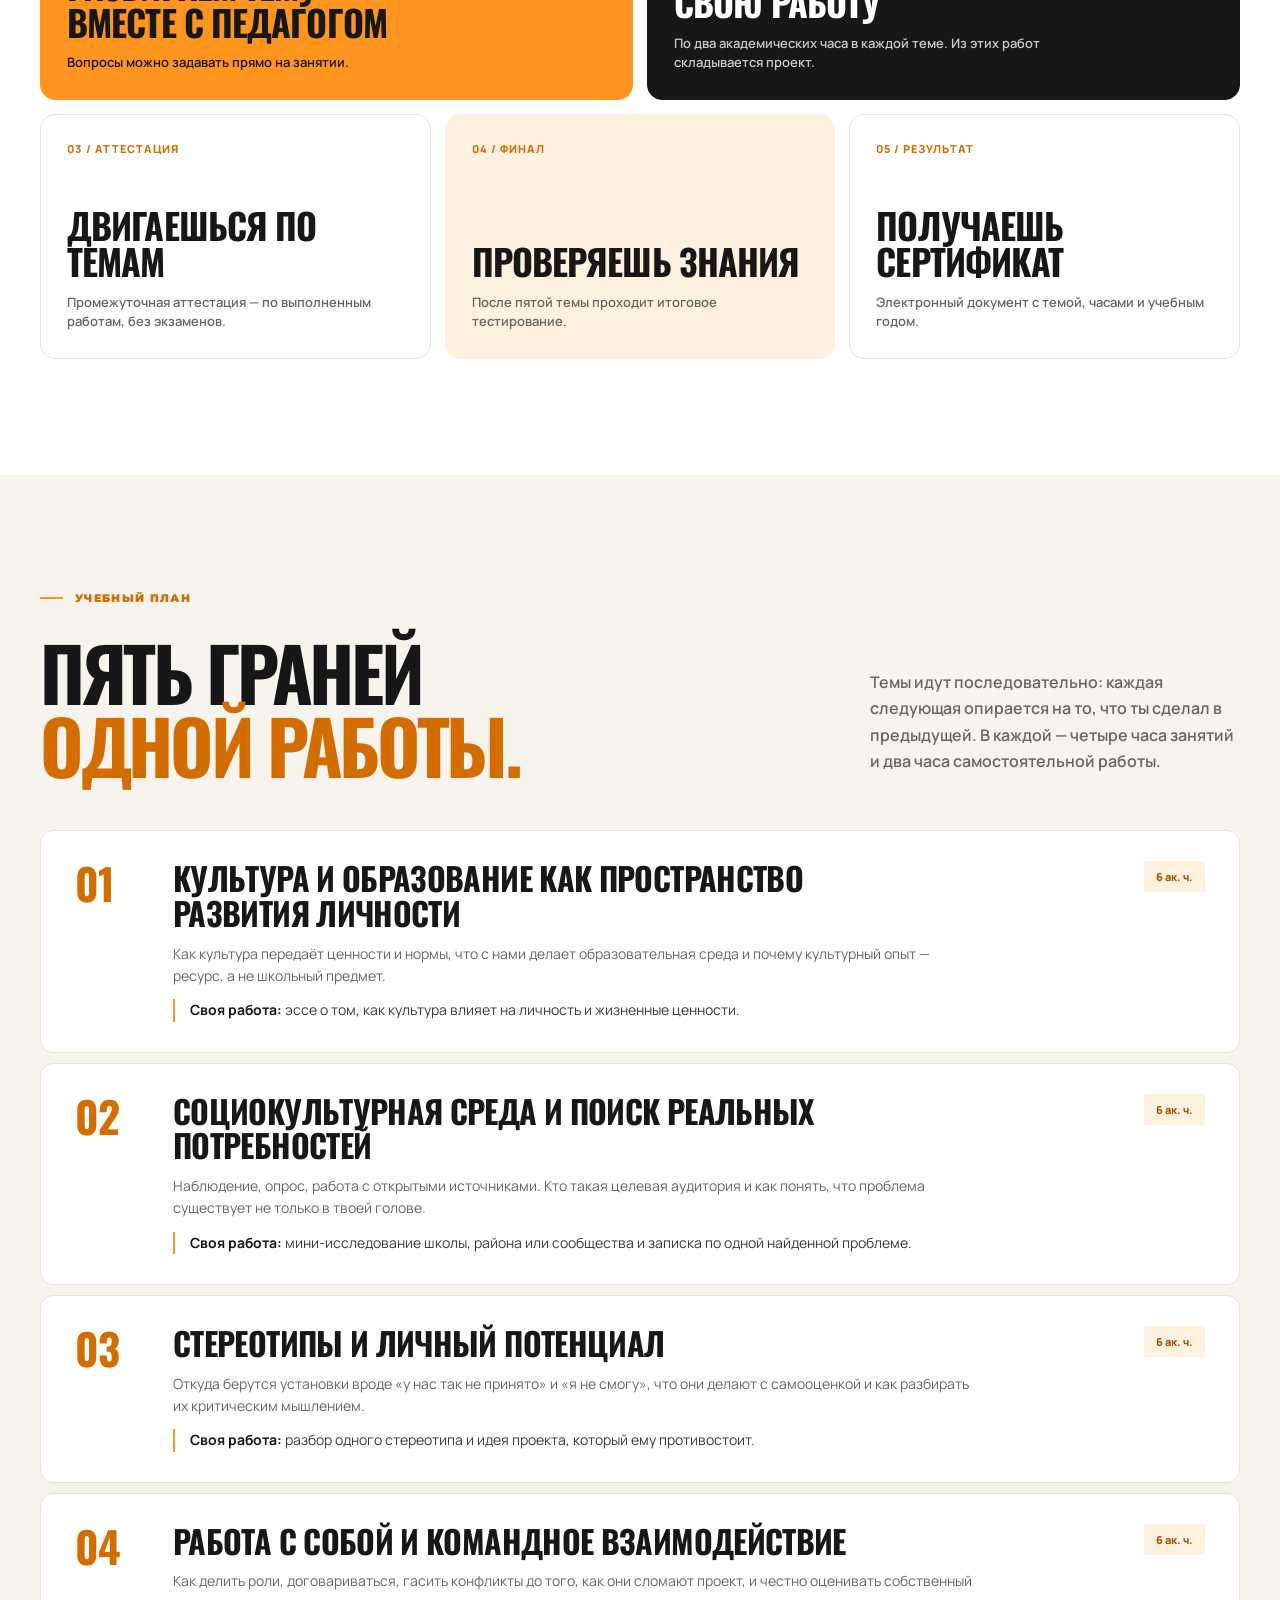
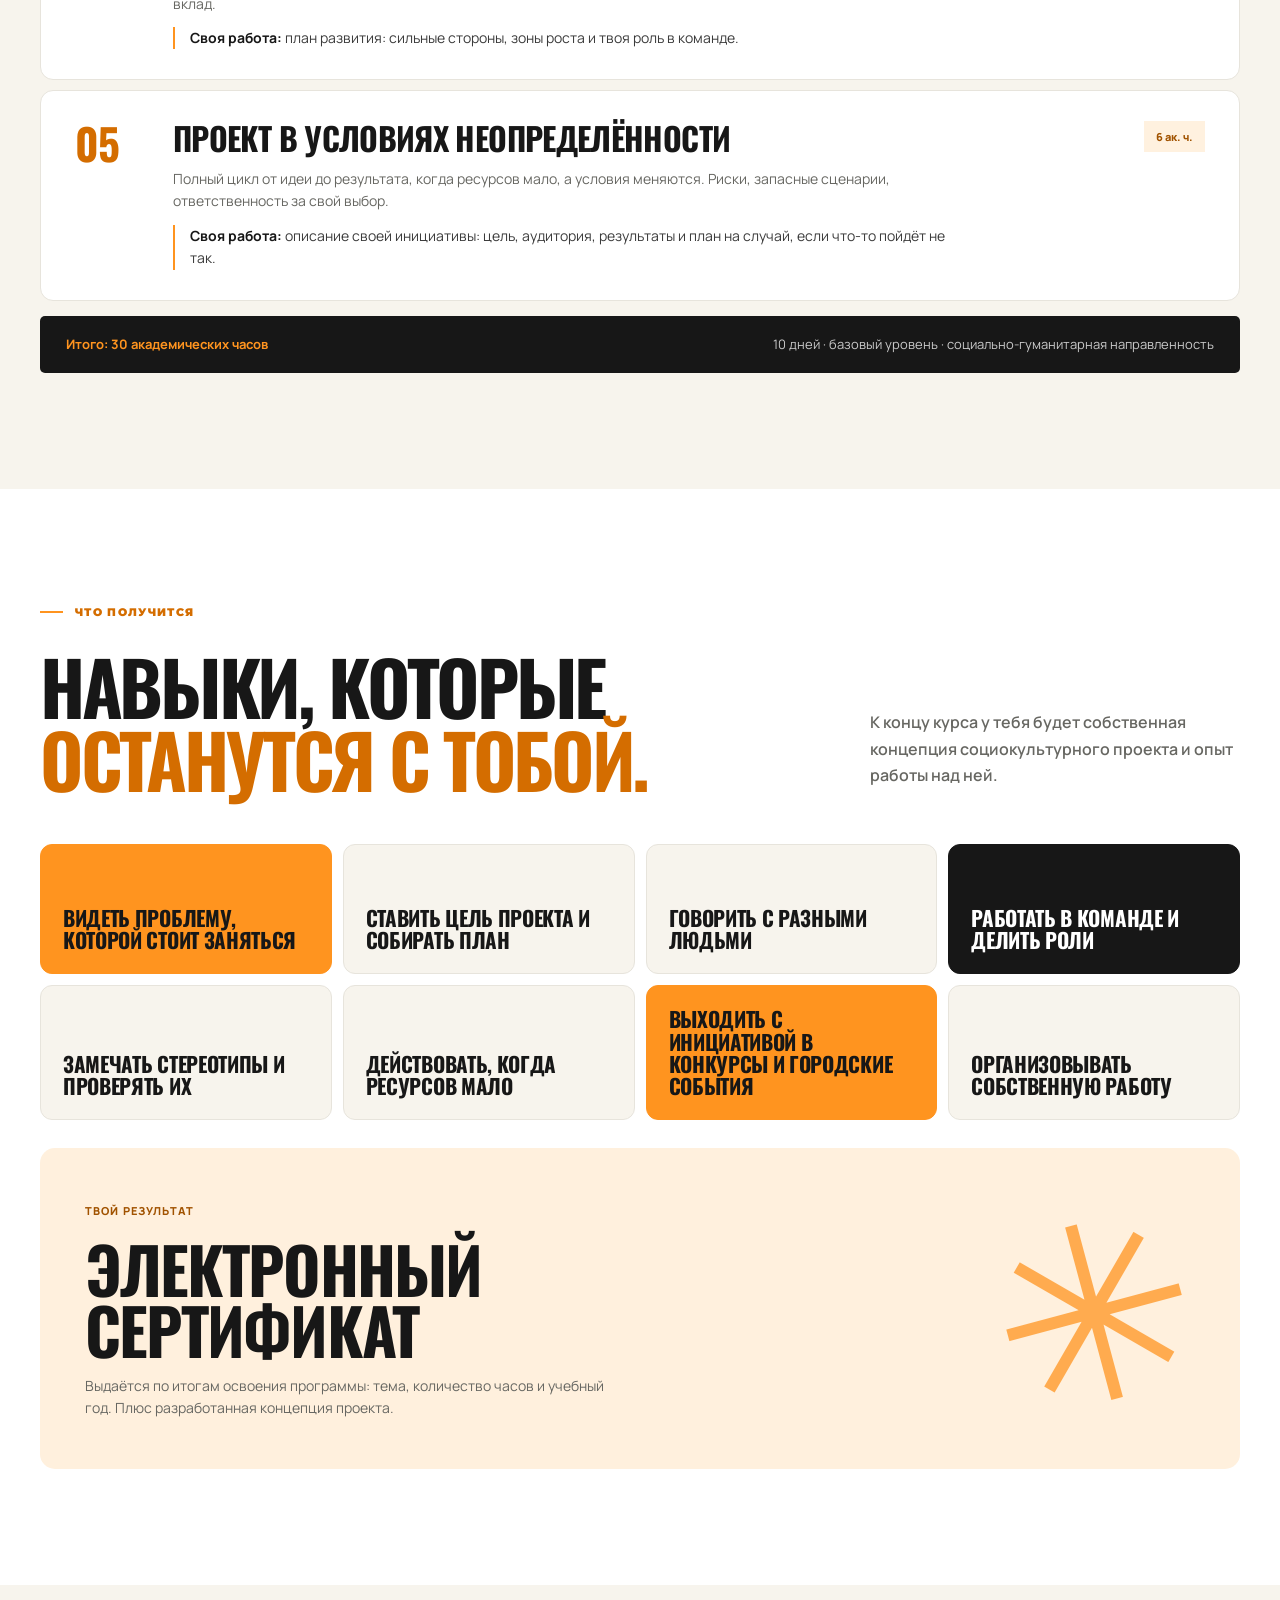
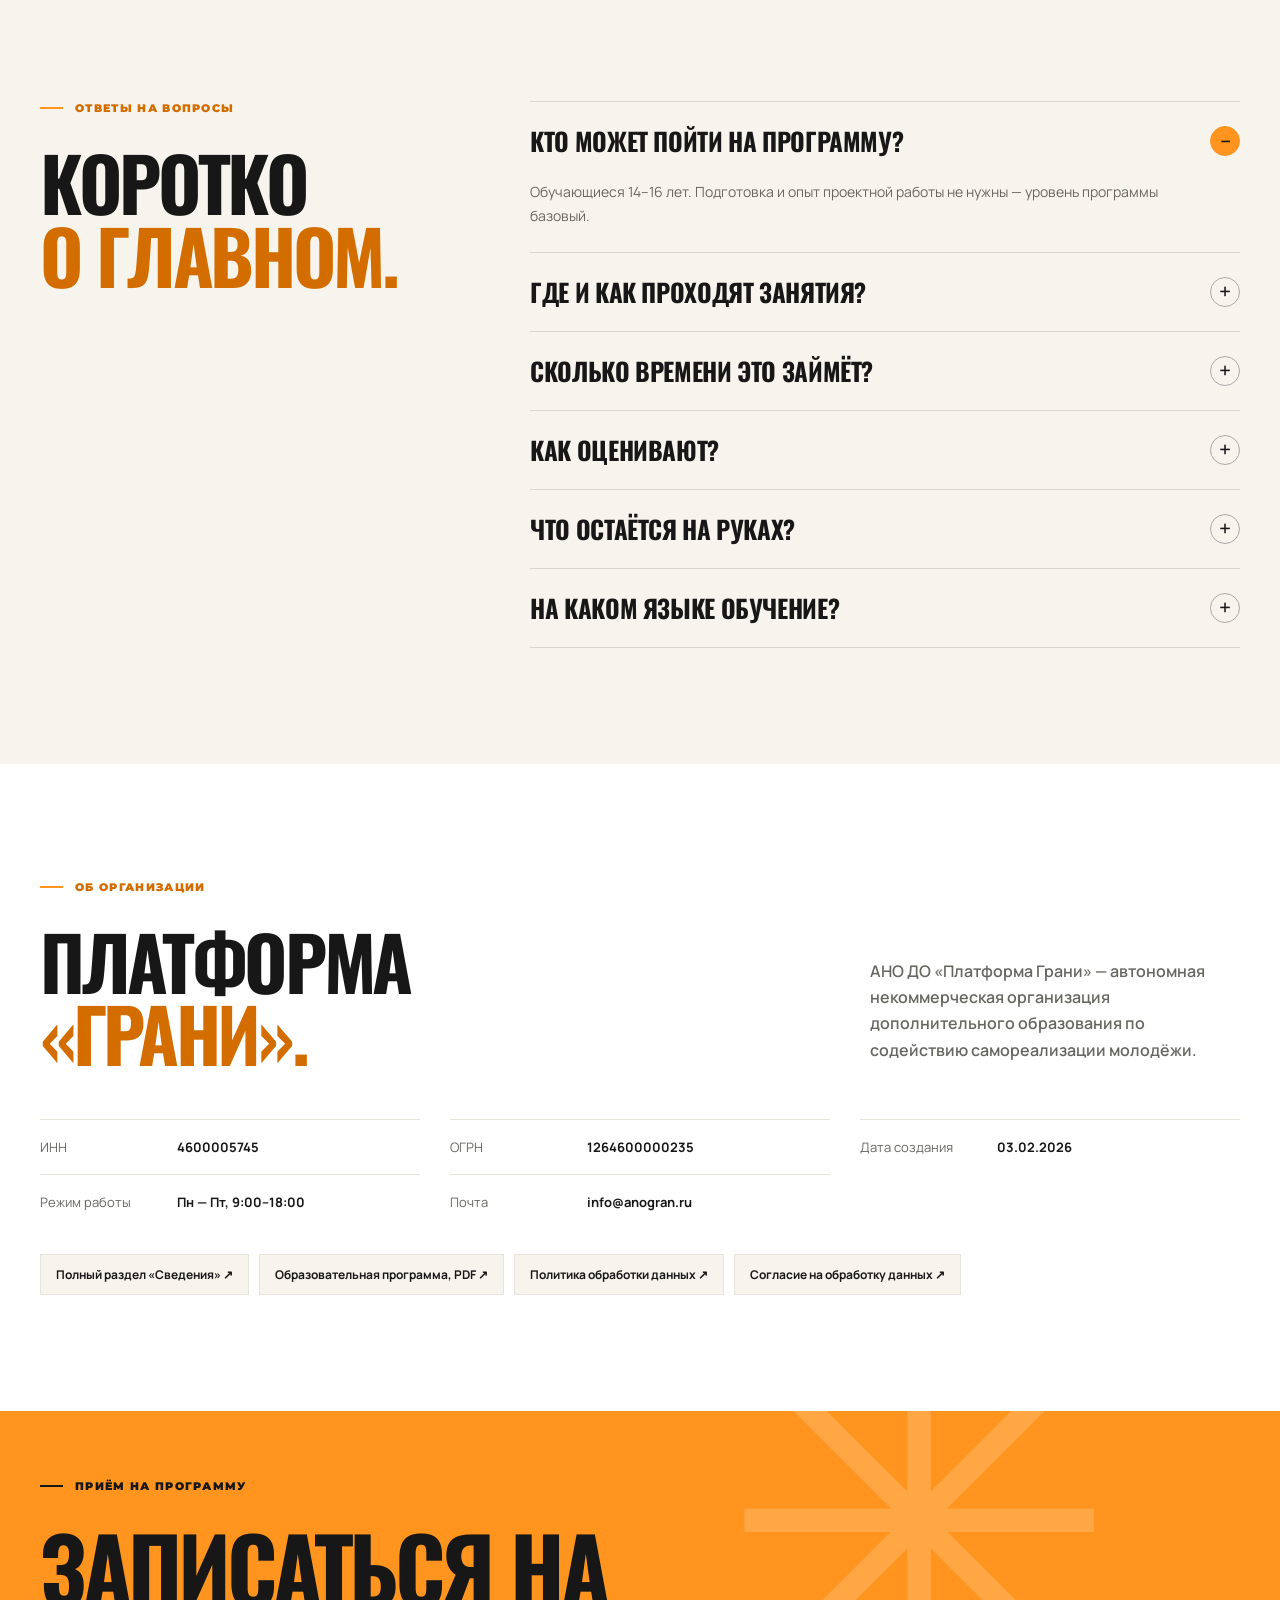
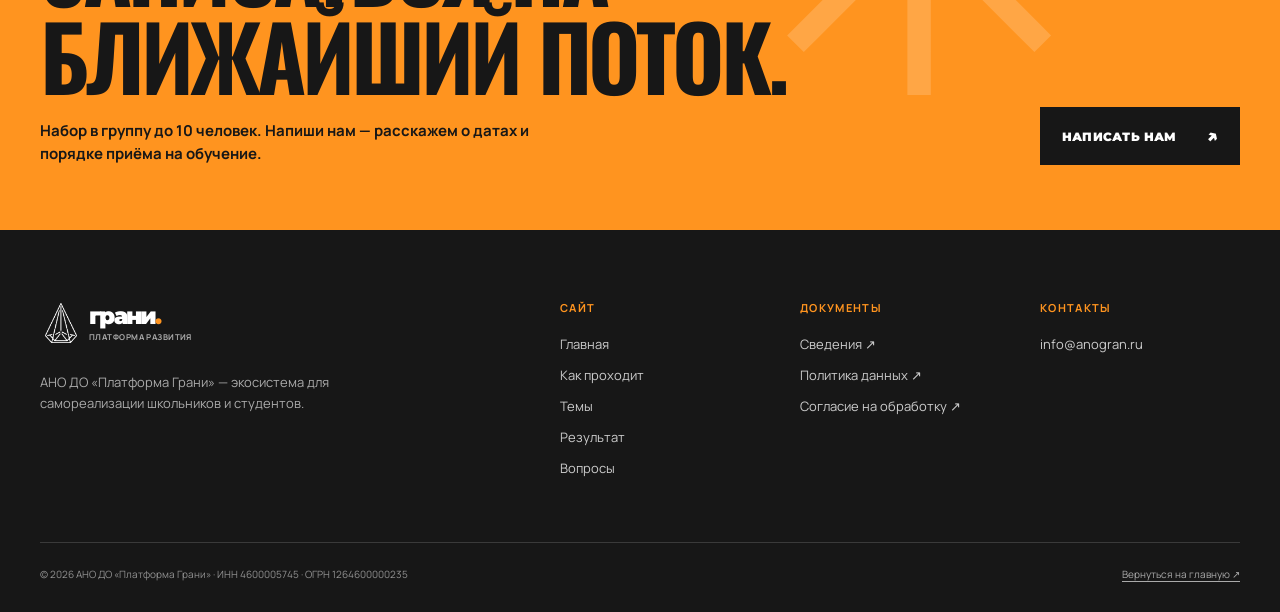
==== commit 8ba7f090: "Move program link into footer" ====
--- a/program.html
+++ b/program.html
@@ -63,6 +63,5 @@
     <section class="program-apply" id="apply" aria-labelledby="apply-title"><div class="shell apply-grid"><div><p class="eyebrow"><span class="eyebrow-line"></span> Приём на программу</p><h2 id="apply-title">Записаться на<br>ближайший поток.</h2><p>Набор в группу до 10 человек. Напиши нам — расскажем о датах и порядке приёма на обучение.</p></div><div class="apply-actions"><a class="button button-dark" href="mailto:info@anogran.ru?subject=Запись%20на%20программу%20«Социокультурное%20проектирование»">Написать нам <span aria-hidden="true">↗</span></a></div><span class="apply-star" aria-hidden="true">✳</span></div></section>
   </main>
   <footer class="site-footer" id="contacts"><div class="shell footer-main"><div class="footer-brand"><a class="brand" href="index.html"><span class="brand-mark"><img src="assets/grani-mark.png" width="442" height="557" alt=""></span><span class="brand-name">грани<span class="brand-dot">.</span><small>платформа развития</small></span></a><p>АНО ДО «Платформа Грани» — экосистема для самореализации школьников и студентов.</p></div><div class="footer-column"><strong>Сайт</strong><a href="index.html">Главная</a><a href="#format">Как проходит</a><a href="#program">Темы</a><a href="#results">Результат</a><a href="#faq">Вопросы</a></div><div class="footer-column"><strong>Документы</strong><a href="https://ano-do-self-realization.ru/%d1%81%d0%b2%d0%b5%d0%b4%d0%b5%d0%bd%d0%b8%d1%8f-%d0%be%d0%b1-%d0%be%d0%b1%d1%80%d0%b0%d0%b7%d0%be%d0%b2%d0%b0%d1%82%d0%b5%d0%bb%d1%8c%d0%bd%d0%be%d0%b9-%d0%be%d1%80%d0%b3%d0%b0%d0%bd%d0%b8%d0%b7/" target="_blank" rel="noopener noreferrer">Сведения ↗</a><a href="https://ano-do-self-realization.ru/policy/" target="_blank" rel="noopener noreferrer">Политика данных ↗</a><a href="https://ano-do-self-realization.ru/soglasie/" target="_blank" rel="noopener noreferrer">Согласие на обработку ↗</a></div><div class="footer-column"><strong>Контакты</strong><a href="mailto:info@anogran.ru">info@anogran.ru</a></div></div><div class="shell footer-bottom"><span>© 2026 АНО ДО «Платформа Грани» · ИНН 4600005745 · ОГРН 1264600000235</span><a href="index.html">Вернуться на главную ↗</a></div></footer>
-  <nav class="bottom-tabs" aria-label="Разделы сайта"><a href="index.html"><span aria-hidden="true">✳</span>Платформа</a><a href="program.html" aria-current="page"><span aria-hidden="true">↗</span>Программа</a></nav>
 </body>
 </html>
--- a/campaign.css
+++ b/campaign.css
@@ -1,7 +1,6 @@
 /* 2026 campaign direction: energetic learning-school typography in Grani colors. */
 :root{--display:'Oswald','Arial Narrow',Arial,sans-serif;--black:#101010;--orange:#ff941f;--orange-deep:#d46d00;--cream:#f7f4ed}
-html{scroll-padding-bottom:90px}
-body{background:var(--cream);padding-bottom:92px}
+body{background:var(--cream)}
 .brand-name{font-family:'Montserrat',Arial,sans-serif}
 .site-header{background:var(--black)}
 .header-inner{height:76px}
@@ -13,13 +12,6 @@
 h2{font-size:clamp(54px,5.8vw,86px);font-weight:700;line-height:.98;letter-spacing:-.045em;text-transform:uppercase}
 .section-heading>p{font-weight:600}
 .section{padding:116px 0}
-
-/* One persistent place to switch between the platform and its program. */
-.bottom-tabs{position:fixed;z-index:100;left:50%;bottom:16px;transform:translateX(-50%);display:grid;grid-template-columns:1fr 1fr;gap:4px;width:min(440px,calc(100% - 32px));padding:5px;background:#fff;border:1px solid var(--black);box-shadow:0 12px 32px rgba(0,0,0,.22)}
-.bottom-tabs a{display:flex;align-items:center;justify-content:center;gap:10px;min-height:50px;padding:9px 16px;font:900 12px/1 'Montserrat',Arial,sans-serif;letter-spacing:.02em;text-transform:uppercase;color:var(--black);transition:background .2s}
-.bottom-tabs a:hover{background:var(--cream)}
-.bottom-tabs a[aria-current=page],.bottom-tabs a[aria-current=page]:hover{background:var(--orange)}
-.bottom-tabs span{font:700 22px/1 var(--display)}
 
 /* Short, colorful routes borrow the quick-scanning feel of education sites. */
 .jump-rail{background:var(--black);padding:9px 0 20px;color:#fff}
@@ -143,9 +135,6 @@
   .hero-art .art-orbit-two{width:500px;height:500px}
 }
 @media(max-width:600px){
-  body{padding-bottom:calc(75px + env(safe-area-inset-bottom))}
-  .bottom-tabs{bottom:0;width:100%;gap:0;padding:5px 10px calc(5px + env(safe-area-inset-bottom));border:0;border-top:1px solid var(--black);box-shadow:0 -8px 24px rgba(0,0,0,.16)}
-  .bottom-tabs a{min-height:54px;font-size:11px}
   h2{font-size:clamp(48px,13vw,67px)}
   .section{padding:76px 0}
   .jump-rail a{flex-basis:190px;min-height:90px;padding:13px}
@@ -182,8 +171,6 @@
   .shell{width:calc(100% - 28px)}
   .hero h1,.program-hero h1{font-size:clamp(43px,13.5vw,50px)}
   .jump-rail a{flex-basis:172px}
-  .bottom-tabs a{gap:6px;padding-inline:8px;font-size:10px}
   .program-hero-note{letter-spacing:0}
 }
 @media(prefers-reduced-motion:reduce){.jump-rail a{transition:none}}
-@media print{body{padding-bottom:0}.bottom-tabs{display:none}}
